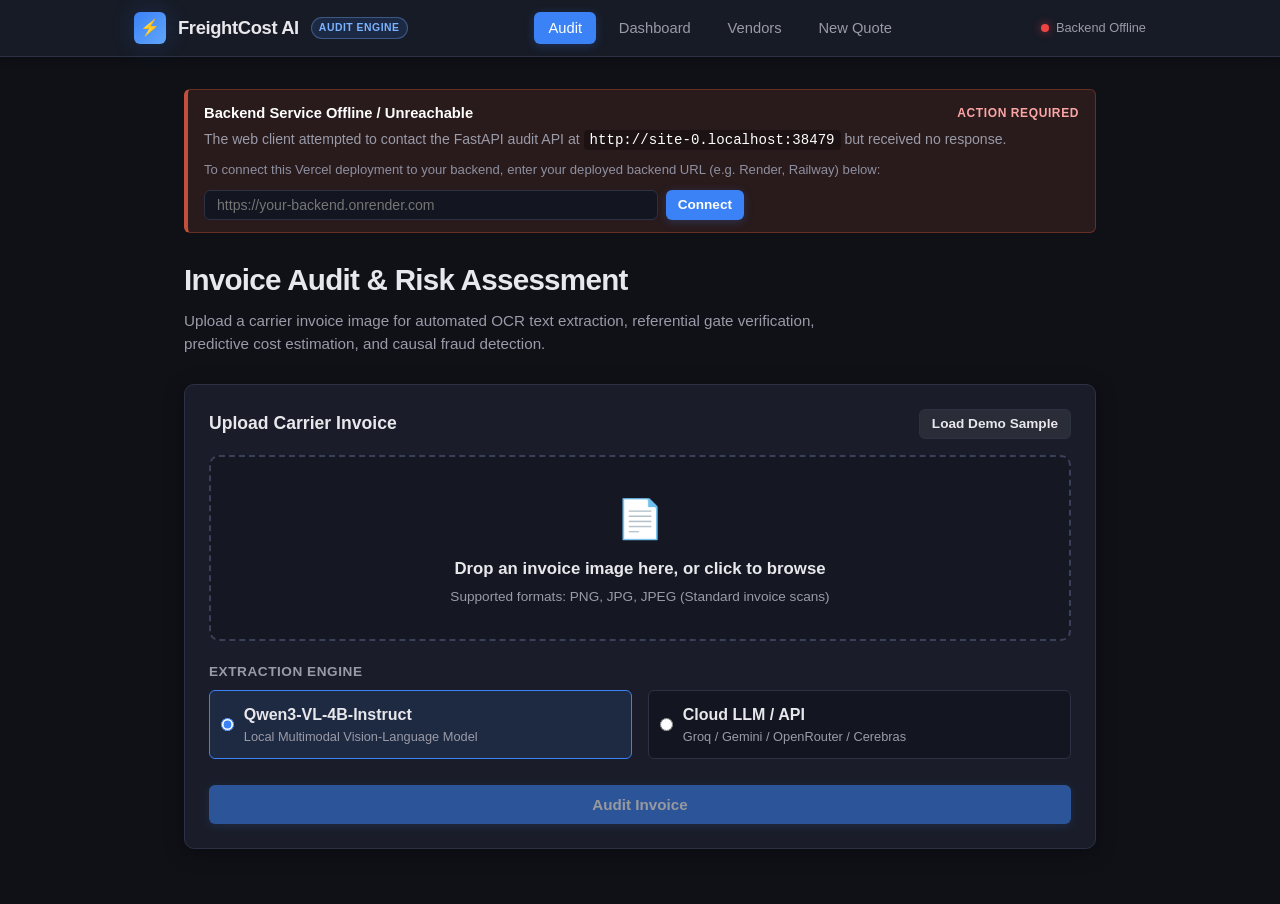
==== frontend/index.html @ 2bfb5f9c "new local llm architecture" ====
<!DOCTYPE html>

<html lang="en">

<head>

  <meta charset="UTF-8">

  <meta name="viewport" content="width=device-width, initial-scale=1.0">

  <title>FreightCost AI — Automated Invoice Audit & Risk Scoring</title>

  <meta name="description" content="Production-ready freight invoice audit engine powered by Tesseract OCR, XGBoost predictive cost models, 4-tier confidence gating, and causal vendor risk intelligence.">

  <meta name="robots" content="index, follow">

  <meta name="theme-color" content="#0f1117">

  <link rel="canonical" href="https://freightcost-ai.vercel.app/">



  <!-- Open Graph / Social Media Cards -->

  <meta property="og:type" content="website">

  <meta property="og:url" content="https://freightcost-ai.vercel.app/">

  <meta property="og:title" content="FreightCost AI — Automated Invoice Audit & Risk Scoring">

  <meta property="og:description" content="Production-ready freight invoice audit engine powered by Tesseract OCR, XGBoost predictive cost models, 4-tier confidence gating, and causal vendor risk intelligence.">

  <meta property="og:image" content="https://freightcost-ai.vercel.app/og-preview.png">

  <meta property="og:site_name" content="FreightCost AI">



  <!-- Twitter Cards -->

  <meta name="twitter:card" content="summary_large_image">

  <meta name="twitter:title" content="FreightCost AI — Automated Invoice Audit & Risk Scoring">

  <meta name="twitter:description" content="Production-ready freight invoice audit engine powered by Tesseract OCR, XGBoost predictive cost models, 4-tier confidence gating, and causal vendor risk intelligence.">

  <meta name="twitter:image" content="https://freightcost-ai.vercel.app/og-preview.png">



  <!-- JSON-LD Structured Data -->

  <script type="application/ld+json">

  {

    "@context": "https://schema.org",

    "@type": "WebApplication",

    "name": "FreightCost AI",

    "url": "https://freightcost-ai.vercel.app/",

    "description": "Production-ready freight invoice audit engine powered by Tesseract OCR, XGBoost predictive cost models, 4-tier confidence gating, and causal vendor risk intelligence.",

    "applicationCategory": "BusinessApplication",

    "operatingSystem": "All",

    "offers": {

      "@type": "Offer",

      "price": "0"

    }

  }

  </script>



  <link rel="stylesheet" href="css/styles.css">

</head>

<body>



  <!-- Navigation Bar -->

  <nav class="navbar">

    <div class="nav-container">

      <a href="#audit" class="nav-brand">

        <div class="brand-icon">⚡</div>

        <div>

          <div class="brand-title">FreightCost AI</div>

        </div>

        <span class="brand-badge">Audit Engine</span>

      </a>



      <ul class="nav-links">

        <li><a href="#audit" class="nav-link active" id="nav-link-audit">Audit</a></li>

        <li><a href="#dashboard" class="nav-link" id="nav-link-dashboard">Dashboard</a></li>

        <li><a href="#vendors" class="nav-link" id="nav-link-vendors">Vendors</a></li>

        <li><a href="#quote" class="nav-link" id="nav-link-quote">New Quote</a></li>

      </ul>



      <div class="nav-status" id="health-status-container" style="cursor: pointer;" title="Click to view backend connection settings">

        <span class="status-dot online" id="health-dot"></span>

        <span id="health-label">Engine Online</span>

      </div>

    </div>

  </nav>



  <!-- Main Content Container -->

  <main class="main-content">



    <!-- Backend Connection / Offline Guidance Banner -->

    <div id="backend-offline-banner" class="alert-banner alert-danger hidden" style="margin-bottom: calc(var(--space-unit) * 3); border-left: 4px solid var(--color-flagged);">

      <div style="flex: 1;">

        <div style="display: flex; align-items: center; justify-content: space-between; margin-bottom: 4px;">

          <strong style="color: #fff;">Backend Service Offline / Unreachable</strong>

          <span style="font-size: 0.75rem; text-transform: uppercase; color: var(--color-flagged-text); font-weight: 700; letter-spacing: 0.05em;">Action Required</span>

        </div>

        <p style="font-size: 0.88rem; color: var(--color-text-dim); margin-bottom: 8px;">

          The web client attempted to contact the FastAPI audit API at <code id="current-api-base" style="font-family: var(--font-mono); color: #fff; background: rgba(0,0,0,0.3); padding: 2px 6px; border-radius: 4px;"></code> but received no response.

        </p>

        <p style="font-size: 0.82rem; color: var(--color-text-muted); margin-bottom: 10px;">

          To connect this Vercel deployment to your backend, enter your deployed backend URL (e.g. Render, Railway) below:

        </p>

        <div style="display: flex; gap: 8px; max-width: 540px;">

          <input type="url" id="backend-url-input" class="form-input" placeholder="https://your-backend.onrender.com" style="padding: 6px 12px; font-size: 0.88rem;">

          <button type="button" id="save-backend-url-btn" class="btn btn-primary btn-sm" style="white-space: nowrap;">Connect</button>

        </div>

      </div>

    </div>



    <!-- ====================================================================

         PAGE 1: AUDIT (#audit-page)

         ==================================================================== -->

    <section id="audit-page" class="page-section">

      <header class="page-header">

        <h1>Invoice Audit & Risk Assessment</h1>

        <p>Upload a carrier invoice image for automated OCR text extraction, referential gate verification, predictive cost estimation, and causal fraud detection.</p>

      </header>



      <div id="audit-error-banner" class="alert-banner alert-danger hidden"></div>



      <!-- Upload & Configuration Card -->

      <div class="card">

        <div class="card-title">

          <span>Upload Carrier Invoice</span>

          <button type="button" class="btn btn-secondary btn-sm" id="load-demo-btn" title="Use benchmark sample image">

            Load Demo Sample

          </button>

        </div>



        <!-- Drag & Drop Zone -->

        <div class="dropzone" id="dropzone">

          <input type="file" id="file-input" accept="image/png, image/jpeg, image/jpg" style="display: none;">

          <div class="dropzone-icon">📄</div>

          <div class="dropzone-text">Drop an invoice image here, or click to browse</div>

          <div class="dropzone-subtext">Supported formats: PNG, JPG, JPEG (Standard invoice scans)</div>

        </div>



        <!-- Selected File Preview -->

        <div id="file-preview" class="file-preview hidden">

          <div class="file-preview-info">

            <span style="font-size: 1.3rem;">🖼️</span>

            <div>

              <span id="file-name" style="font-weight: 600;">invoice.png</span>

              <span id="file-size" style="color: var(--color-text-dim); margin-left: 6px;">(0 KB)</span>

            </div>

          </div>

          <button type="button" class="file-remove-btn" id="file-remove-btn" title="Remove file">&times;</button>

        </div>



        <!-- Extractor Mode Configuration -->

        <div class="form-group" style="margin-top: calc(var(--space-unit) * 2.5);">

          <label class="form-label">Extraction Engine</label>

          <div class="radio-group">
            <label class="radio-card active">
              <input type="radio" name="extractor" value="qwen3-vl" checked>
              <div>
                <div style="font-weight: 600;">Qwen3-VL-4B-Instruct</div>
                <div style="font-size: 0.8rem; color: var(--color-text-dim);">Local Multimodal Vision-Language Model</div>
              </div>
            </label>
            <label class="radio-card">
              <input type="radio" name="extractor" value="llm">
              <div>
                <div style="font-weight: 600;">Cloud LLM / API</div>
                <div style="font-size: 0.8rem; color: var(--color-text-dim);">Groq / Gemini / OpenRouter / Cerebras</div>
              </div>
            </label>
          </div>

        </div>



        <!-- LLM Provider Select (Conditional) -->

        <div id="llm-provider-container" class="form-group hidden">

          <label class="form-label" for="llm-provider">LLM Provider</label>

          <select id="llm-provider" class="form-select">

            <option value="groq" selected>Groq Cloud (Fast LPU)</option>

            <option value="gemini">Google Gemini</option>

            <option value="openrouter">OpenRouter</option>

            <option value="cerebras">Cerebras</option>

          </select>

        </div>



        <button type="button" id="audit-btn" class="btn btn-primary" style="width: 100%; margin-top: calc(var(--space-unit) * 1);" disabled>

          <span id="audit-spinner" class="spinner hidden"></span>

          <span id="audit-btn-text">Audit Invoice</span>

        </button>

      </div>



      <!-- Audit Results Panel (Hidden initially) -->

      <div id="audit-results-card" class="card hidden">

        <div class="card-title">

          <span>Audit Verdict & Scoring</span>

          <span id="verdict-badge" class="badge badge-neutral">No invoice audited yet</span>

        </div>



        <!-- Gate Status / Rejection Box -->

        <div id="gate-status-box" class="alert-banner alert-danger hidden"></div>



        <!-- 4 Metric Cards (When Gate Passed) -->

        <div id="audit-stats-container">

          <div class="stats-grid-4">

            <div class="stat-card">

              <div class="stat-label">Billed Amount</div>

              <div class="stat-value" id="stat-billed-amount">—</div>

            </div>

            <div class="stat-card">

              <div class="stat-label">Predicted Fair Cost</div>

              <div class="stat-value primary" id="stat-predicted-cost">—</div>

            </div>

            <div class="stat-card">

              <div class="stat-label">Cost Mismatch</div>

              <div class="stat-value" id="stat-cost-mismatch">—</div>

            </div>

            <div class="stat-card">

              <div class="stat-label">Risk Probability</div>

              <div class="stat-value" id="stat-risk-proba">—</div>

              <div class="meter-container">

                <div class="meter-track">

                  <div class="meter-fill" id="risk-meter-fill" style="width: 0%;"></div>

                </div>

              </div>

            </div>

          </div>

        </div>



        <!-- Narrative Explanation -->

        <div id="audit-explanation-box" class="explanation-box neutral">

          Upload an invoice image above to begin automated OCR extraction, referential validation, and risk scoring.

        </div>



        <!-- Extracted Fields Table -->

        <div style="margin-top: calc(var(--space-unit) * 3.5);">

          <div style="font-weight: 600; font-size: 0.95rem; margin-bottom: calc(var(--space-unit) * 1.5);">

            OCR Extracted Field Metadata

          </div>

          <div class="table-responsive">

            <table class="data-table">

              <thead>

                <tr>

                  <th style="width: 40%;">Field Name</th>

                  <th>Extracted Value</th>

                </tr>

              </thead>

              <tbody id="extracted-fields-tbody"></tbody>

            </table>

          </div>

        </div>

      </div>

    </section>



    <!-- ====================================================================

         PAGE 2: DASHBOARD (#dashboard-page)

         ==================================================================== -->

    <section id="dashboard-page" class="page-section hidden">

      <header class="page-header">

        <h1>Operational Audit Dashboard</h1>

        <p>Continuous monitoring of automated invoice throughput, gate pass ratios, and anomaly rejection telemetry.</p>

      </header>



      <div id="dash-error-banner" class="alert-banner alert-danger hidden"></div>



      <!-- Control Bar -->

      <div class="card" style="padding: calc(var(--space-unit) * 2);">

        <div style="display: flex; align-items: center; justify-content: space-between; gap: calc(var(--space-unit) * 2);">

          <div style="display: flex; align-items: center; gap: calc(var(--space-unit) * 1.5);">

            <label for="dash-n-input" style="font-size: 0.9rem; font-weight: 600; color: var(--color-text-dim);">

              Sample Window (Last N):

            </label>

            <input type="number" id="dash-n-input" class="form-input" value="300" min="10" max="5000" style="width: 110px; padding: 6px 10px;">

          </div>

          <button type="button" id="dash-refresh-btn" class="btn btn-primary btn-sm">

            Refresh

          </button>

        </div>

      </div>



      <!-- 4 Stat Cards -->

      <div class="stats-grid-4">

        <div class="stat-card">

          <div class="stat-label">Total Processed</div>

          <div class="stat-value" id="dash-stat-total">0</div>

        </div>

        <div class="stat-card">

          <div class="stat-label">Auto-Processing Rate</div>

          <div class="stat-value approved" id="dash-stat-rate">0.0%</div>

        </div>

        <div class="stat-card">

          <div class="stat-label">Gate Rejected</div>

          <div class="stat-value pending" id="dash-stat-rejected">0</div>

        </div>

        <div class="stat-card">

          <div class="stat-label">Flagged Anomalies</div>

          <div class="stat-value flagged" id="dash-stat-flagged">0</div>

        </div>

      </div>



      <!-- Rejection Breakdown Card -->

      <div class="card">

        <div class="card-title">Confidence Gate Rejection Breakdown</div>

        <div id="rejection-breakdown-container">

          <div style="text-align: center; color: var(--color-text-dim); padding: 20px;">

            Loading telemetry...

          </div>

        </div>



        <p class="disclaimer-note">

          * Figures reflect aggregate telemetry from the most recent processed invoices recorded in the audit logs.

        </p>

      </div>

    </section>



    <!-- ====================================================================

         PAGE 3: VENDORS (#vendors-page)

         ==================================================================== -->

    <section id="vendors-page" class="page-section hidden">

      <header class="page-header">

        <h1>Vendor Risk Explorer</h1>

        <p>Causal carrier risk directory computed from historical audit logs via Laplace-smoothed Bayesian priors.</p>

      </header>



      <div id="vendors-error-banner" class="alert-banner alert-danger hidden"></div>



      <div class="card">

        <div style="display: flex; justify-content: space-between; align-items: center; margin-bottom: calc(var(--space-unit) * 2); gap: calc(var(--space-unit) * 2);">

          <input type="text" id="vendor-search-input" class="form-input" placeholder="Search carrier by name or ID (e.g. VEN001, Maruti)..." style="max-width: 420px;">

          <span id="vendor-count-label" style="font-size: 0.85rem; color: var(--color-text-dim);">Showing 0 vendors</span>

        </div>



        <div class="table-responsive">

          <table class="data-table">

            <thead>

              <tr>

                <th data-sort="vendor_name" data-title="Carrier Name">Carrier Name</th>

                <th data-sort="vendor_id" data-title="Vendor ID">Vendor ID</th>

                <th data-sort="total_invoices" data-title="Total Audits" style="text-align: right;">Total Audits</th>

                <th data-sort="flagged_invoices" data-title="Flagged" style="text-align: right;">Flagged</th>

                <th data-sort="risk_score" data-title="Risk Score" style="text-align: right;">Risk Score ▼</th>

              </tr>

            </thead>

            <tbody id="vendors-tbody">

              <tr>

                <td colspan="5" style="text-align: center; color: var(--color-text-dim); padding: 30px;">

                  Loading carriers...

                </td>

              </tr>

            </tbody>

          </table>

        </div>



        <p class="disclaimer-note">

          * Risk score reflects causal Laplace smoothing: <code>(flagged + 2 &times; 0.06) / (total + 2)</code>. Vendors with 0 audits default to the empirical prior (6.0%).

        </p>

      </div>

    </section>



    <!-- ====================================================================

         PAGE 4: NEW QUOTE (#quote-page)

         ==================================================================== -->

    <section id="quote-page" class="page-section hidden">

      <header class="page-header">

        <h1>Pre-Shipment Freight Estimator</h1>

        <p>Calculate fair market baseline freight costs (Model 1) prior to shipment booking based on corridor, payload, and operational conditions.</p>

      </header>



      <div id="quote-error-banner" class="alert-banner alert-danger hidden"></div>



      <div class="card">

        <form id="quote-form">

          <div class="form-row-2">

            <div class="form-group">

              <label class="form-label" for="quote-origin">Origin Hub</label>

              <select id="quote-origin" class="form-select" required></select>

            </div>

            <div class="form-group">

              <label class="form-label" for="quote-dest">Destination Hub</label>

              <select id="quote-dest" class="form-select" required></select>

            </div>

          </div>



          <div class="form-row-2">

            <div class="form-group">

              <label class="form-label" for="quote-truck-type">Truck Type</label>

              <select id="quote-truck-type" class="form-select" required>

                <option value="6-wheeler">6-wheeler (Light / City Haul)</option>

                <option value="10-wheeler" selected>10-wheeler (Medium Corridor)</option>

                <option value="12-wheeler">12-wheeler (Heavy Long-Haul)</option>

              </select>

            </div>

            <div class="form-group">

              <label class="form-label" for="quote-category">Product Category</label>

              <select id="quote-category" class="form-select" required>

                <option value="Steel Coils">Steel Coils</option>

                <option value="Automotive Spare Parts" selected>Automotive Spare Parts</option>

                <option value="Industrial Chemicals">Industrial Chemicals</option>

                <option value="Bulk Textiles">Bulk Textiles</option>

                <option value="Electronics Components">Electronics Components</option>

              </select>

            </div>

          </div>



          <div class="form-row-3">

            <div class="form-group">

              <label class="form-label" for="quote-weight">Billable Weight (kg)</label>

              <input type="number" id="quote-weight" class="form-input" value="12000" min="100" max="60000" step="100" required>

            </div>

            <div class="form-group">

              <label class="form-label" for="quote-distance">Distance (km)</label>

              <input type="number" id="quote-distance" class="form-input" value="850" min="10" max="4000" step="10" required>

            </div>

            <div class="form-group">

              <label class="form-label" for="quote-fuel-price">Expected Fuel Price (₹/L)</label>

              <input type="number" id="quote-fuel-price" class="form-input" value="94.5" min="50" max="150" step="0.1" required>

            </div>

          </div>



          <div class="form-row-3">

            <div class="form-group">

              <label class="form-label" for="quote-ideal-days">Ideal Transit Days</label>

              <input type="number" id="quote-ideal-days" class="form-input" value="2.5" min="0.5" max="30" step="0.1" required>

            </div>

            <div class="form-group">

              <label class="form-label" for="quote-quoted-days">Quoted Transit Days</label>

              <input type="number" id="quote-quoted-days" class="form-input" value="3.5" min="0.5" max="30" step="0.1" required>

            </div>

            <div class="form-group">

              <label class="form-label" for="quote-weather">Weather Friction Score (0-1)</label>

              <input type="number" id="quote-weather" class="form-input" value="0.3" min="0" max="1" step="0.05" required>

            </div>

          </div>



          <button type="submit" id="quote-submit-btn" class="btn btn-primary" style="width: 100%; margin-top: calc(var(--space-unit) * 1);">

            <span id="quote-spinner" class="spinner hidden"></span>

            <span id="quote-btn-text">Calculate Freight Estimate</span>

          </button>

        </form>

      </div>



      <!-- Quote Output Card -->

      <div id="quote-result-card" class="card hidden">

        <div style="text-align: center; padding: calc(var(--space-unit) * 2) 0;">

          <div style="font-size: 0.9rem; font-weight: 600; text-transform: uppercase; color: var(--color-text-dim); letter-spacing: 0.05em; margin-bottom: 8px;">

            Predicted Fair Market Cost

          </div>

          <div id="quote-cost-display" style="font-size: 2.8rem; font-weight: 800; color: #60a5fa; letter-spacing: -0.03em;">

            ₹0.00

          </div>
            <div id="quote-interval-display" style="font-size: 1.05rem; font-weight: 600; color: #93c5fd; margin-top: 6px;"></div>
            <div id="quote-drivers-card" class="hidden" style="margin-top: 20px; text-align: left; background: rgba(30, 41, 59, 0.7); border: 1px solid var(--color-border); border-radius: 8px; padding: 14px 18px;">
              <div style="font-size: 0.8rem; font-weight: 700; text-transform: uppercase; color: var(--color-text-dim); letter-spacing: 0.05em; margin-bottom: 8px;">
                Top Cost Drivers (TreeSHAP Attribution)
              </div>
              <div id="quote-drivers-list" style="display: flex; flex-direction: column; gap: 6px;"></div>
            </div>

          <p style="color: var(--color-text-dim); font-size: 0.88rem; margin-top: 10px;">

            Calculated via Model 1 (XGBoost Regressor) trained on historical corridor fuel, weight, and vehicle attributes.

          </p>

        </div>

      </div>

    </section>



  </main>



  <!-- JavaScript Modules -->

  <script src="js/api.js"></script>

  <script src="js/router.js"></script>

  <script src="js/audit.js"></script>

  <script src="js/dashboard.js"></script>

  <script src="js/vendors.js"></script>

  <script src="js/quote.js"></script>

</body>

</html>
---- frontend/css/styles.css ----
/* ==========================================================================
   FreightCost AI - Modern Dark Design System
   Tokens, Typography, Glassmorphism, Micro-interactions
   ========================================================================== */

:root {
  --color-bg: #0f1117;
  --color-surface: #1a1d29;
  --color-surface-hover: #222638;
  --color-surface-elevated: #262a3d;
  --color-border: #2c3144;
  --color-border-light: #3a4059;
  --color-border-glow: rgba(59, 130, 246, 0.35);

  --color-primary: #3b82f6;
  --color-primary-text: #7cb3ff;
  --color-primary-hover: #2563eb;
  --color-primary-glow: rgba(59, 130, 246, 0.25);
  --color-primary-light: rgba(59, 130, 246, 0.12);

  --color-approved: #2f8f4e;
  --color-approved-bg: rgba(47, 143, 78, 0.14);
  --color-approved-border: rgba(47, 143, 78, 0.35);

  --color-flagged: #c0503b;
  --color-flagged-text: #fca5a5;
  --color-flagged-bg: rgba(192, 80, 59, 0.14);
  --color-flagged-border: rgba(192, 80, 59, 0.35);

  --color-pending: #e0a83e;
  --color-pending-bg: rgba(224, 168, 62, 0.14);
  --color-pending-border: rgba(224, 168, 62, 0.35);

  --color-neutral: #d1d2dc;
  --color-neutral-bg: rgba(154, 155, 168, 0.14);
  --color-neutral-border: rgba(154, 155, 168, 0.35);

  --color-text: #e8e8ec;
  --color-text-dim: #9a9ba8;
  --color-text-muted: #8e90a0;

  --font: -apple-system, BlinkMacSystemFont, "Segoe UI", Roboto, "Helvetica Neue", Arial, sans-serif;
  --font-mono: ui-monospace, SFMono-Regular, Menlo, Monaco, Consolas, monospace;

  --radius-sm: 6px;
  --radius: 10px;
  --radius-lg: 14px;
  --radius-full: 9999px;

  --space-unit: 8px;
  --transition-fast: 0.15s ease;
  --transition: 0.25s ease;
  --shadow-card: 0 4px 20px rgba(0, 0, 0, 0.35);
  --shadow-glow: 0 0 25px rgba(59, 130, 246, 0.2);
}

/* Reset & Base */
*, *::before, *::after {
  box-sizing: border-box;
  margin: 0;
  padding: 0;
}

body {
  font-family: var(--font);
  background-color: var(--color-bg);
  color: var(--color-text);
  line-height: 1.55;
  min-height: 100vh;
  display: flex;
  flex-direction: column;
  -webkit-font-smoothing: antialiased;
  -moz-osx-font-smoothing: grayscale;
}

/* Navigation Bar */
.navbar {
  position: sticky;
  top: 0;
  z-index: 100;
  background: rgba(26, 29, 41, 0.88);
  backdrop-filter: blur(14px);
  -webkit-backdrop-filter: blur(14px);
  border-bottom: 1px solid var(--color-border);
  box-shadow: 0 2px 10px rgba(0, 0, 0, 0.3);
}

.nav-container {
  max-width: 1060px;
  margin: 0 auto;
  padding: calc(var(--space-unit) * 1.5) calc(var(--space-unit) * 3);
  display: flex;
  align-items: center;
  justify-content: space-between;
}

.nav-brand {
  display: flex;
  align-items: center;
  gap: calc(var(--space-unit) * 1.5);
  text-decoration: none;
  color: var(--color-text);
}

.brand-icon {
  width: 32px;
  height: 32px;
  background: linear-gradient(135deg, var(--color-primary), #60a5fa);
  border-radius: var(--radius-sm);
  display: flex;
  align-items: center;
  justify-content: center;
  color: #fff;
  font-weight: 700;
  font-size: 16px;
  box-shadow: var(--shadow-glow);
}

.brand-title {
  font-size: 1.15rem;
  font-weight: 700;
  letter-spacing: -0.02em;
}

.brand-badge {
  font-size: 0.65rem;
  font-weight: 700;
  text-transform: uppercase;
  background: rgba(44, 90, 160, 0.25);
  color: var(--color-primary-text);
  padding: 2px 7px;
  border-radius: var(--radius-full);
  letter-spacing: 0.05em;
  border: 1px solid rgba(124, 179, 255, 0.35);
}

.nav-links {
  display: flex;
  align-items: center;
  gap: calc(var(--space-unit) * 1);
  list-style: none;
}

.nav-link {
  color: var(--color-text-dim);
  text-decoration: none;
  padding: calc(var(--space-unit) * 1) calc(var(--space-unit) * 1.8);
  border-radius: var(--radius-sm);
  font-size: 0.92rem;
  font-weight: 500;
  transition: all var(--transition-fast);
}

.nav-link:hover {
  color: var(--color-text);
  background: rgba(255, 255, 255, 0.05);
}

.nav-link.active {
  color: #fff;
  background: var(--color-primary);
  box-shadow: 0 2px 10px var(--color-primary-glow);
}

.nav-status {
  display: flex;
  align-items: center;
  gap: 7px;
  font-size: 0.8rem;
  color: var(--color-text-dim);
  padding-left: calc(var(--space-unit) * 1);
}

.status-dot {
  width: 8px;
  height: 8px;
  border-radius: 50%;
  background: #64748b;
  transition: background var(--transition);
}

.status-dot.online {
  background: #22c55e;
  box-shadow: 0 0 8px rgba(34, 197, 94, 0.6);
}

.status-dot.offline {
  background: #ef4444;
  box-shadow: 0 0 8px rgba(239, 68, 68, 0.6);
}

/* Main Page Container */
.main-content {
  flex: 1;
  max-width: 960px;
  width: 100%;
  margin: 0 auto;
  padding: calc(var(--space-unit) * 4) calc(var(--space-unit) * 3);
}

.page-section {
  display: block;
  animation: fadeIn 0.25s ease;
}

.page-section.hidden {
  display: none;
}

/* Generic Utility to guarantee hidden elements are not shown on load */
.hidden {
  display: none !important;
}

@keyframes fadeIn {
  from { opacity: 0; transform: translateY(6px); }
  to { opacity: 1; transform: translateY(0); }
}

/* Page Header */
.page-header {
  margin-bottom: calc(var(--space-unit) * 3.5);
}

.page-header h1 {
  font-size: 1.85rem;
  font-weight: 700;
  letter-spacing: -0.025em;
  margin-bottom: calc(var(--space-unit) * 0.75);
}

.page-header p {
  color: var(--color-text-dim);
  font-size: 0.95rem;
  max-width: 650px;
}

/* Card Component */
.card {
  background: var(--color-surface);
  border: 1px solid var(--color-border);
  border-radius: var(--radius);
  padding: calc(var(--space-unit) * 3);
  box-shadow: var(--shadow-card);
  margin-bottom: calc(var(--space-unit) * 3);
  transition: border-color var(--transition-fast);
}

.card:hover {
  border-color: var(--color-border-light);
}

.card-title {
  font-size: 1.1rem;
  font-weight: 600;
  margin-bottom: calc(var(--space-unit) * 2);
  display: flex;
  align-items: center;
  justify-content: space-between;
}

/* Form Controls */
.form-group {
  margin-bottom: calc(var(--space-unit) * 2.2);
}

.form-label {
  display: block;
  font-size: 0.85rem;
  font-weight: 600;
  color: var(--color-text-dim);
  margin-bottom: calc(var(--space-unit) * 0.8);
  text-transform: uppercase;
  letter-spacing: 0.04em;
}

.form-input, .form-select {
  width: 100%;
  background: #131620;
  border: 1px solid var(--color-border);
  color: var(--color-text);
  font-family: inherit;
  font-size: 0.95rem;
  padding: calc(var(--space-unit) * 1.3) calc(var(--space-unit) * 1.8);
  border-radius: var(--radius-sm);
  outline: none;
  transition: border-color var(--transition-fast), box-shadow var(--transition-fast);
}

.form-input:focus, .form-select:focus {
  border-color: var(--color-primary);
  box-shadow: 0 0 0 3px var(--color-primary-light);
}

.form-row-2 {
  display: grid;
  grid-template-columns: 1fr 1fr;
  gap: calc(var(--space-unit) * 2);
}

.form-row-3 {
  display: grid;
  grid-template-columns: 1fr 1fr 1fr;
  gap: calc(var(--space-unit) * 2);
}

/* Buttons */
.btn {
  display: inline-flex;
  align-items: center;
  justify-content: center;
  gap: calc(var(--space-unit) * 1);
  padding: calc(var(--space-unit) * 1.4) calc(var(--space-unit) * 2.8);
  font-family: inherit;
  font-size: 0.95rem;
  font-weight: 600;
  border-radius: var(--radius-sm);
  border: none;
  cursor: pointer;
  transition: all var(--transition-fast);
  text-decoration: none;
}

.btn-primary {
  background: var(--color-primary);
  color: #fff;
  box-shadow: 0 2px 10px var(--color-primary-glow);
}

.btn-primary:hover:not(:disabled) {
  background: var(--color-primary-hover);
  transform: translateY(-1px);
}

.btn-primary:disabled {
  opacity: 0.55;
  cursor: not-allowed;
}

.btn-secondary {
  background: rgba(255, 255, 255, 0.07);
  color: var(--color-text);
  border: 1px solid var(--color-border);
}

.btn-secondary:hover:not(:disabled) {
  background: rgba(255, 255, 255, 0.12);
}

.btn-sm {
  padding: calc(var(--space-unit) * 0.8) calc(var(--space-unit) * 1.5);
  font-size: 0.85rem;
}

/* Drag & Drop Upload Zone */
.dropzone {
  border: 2px dashed var(--color-border-light);
  border-radius: var(--radius);
  background: rgba(19, 22, 32, 0.6);
  padding: calc(var(--space-unit) * 4);
  text-align: center;
  cursor: pointer;
  transition: all var(--transition);
  position: relative;
}

.dropzone:hover, .dropzone.dragover {
  border-color: var(--color-primary);
  background: rgba(59, 130, 246, 0.05);
  box-shadow: 0 0 20px var(--color-primary-light);
}

.dropzone-icon {
  font-size: 2.4rem;
  margin-bottom: calc(var(--space-unit) * 1);
  color: var(--color-primary-text);
}

.dropzone-text {
  font-weight: 600;
  font-size: 1.05rem;
  margin-bottom: 4px;
}

.dropzone-subtext {
  font-size: 0.85rem;
  color: var(--color-text-dim);
}

.file-preview {
  display: flex;
  align-items: center;
  justify-content: space-between;
  background: #131620;
  border: 1px solid var(--color-border);
  border-radius: var(--radius-sm);
  padding: calc(var(--space-unit) * 1.5);
  margin-top: calc(var(--space-unit) * 2);
}

.file-preview-info {
  display: flex;
  align-items: center;
  gap: calc(var(--space-unit) * 1.5);
  font-size: 0.9rem;
}

.file-remove-btn {
  background: none;
  border: none;
  color: var(--color-text-dim);
  cursor: pointer;
  font-size: 1.1rem;
  line-height: 1;
  padding: 4px;
}

.file-remove-btn:hover {
  color: var(--color-flagged);
}

/* Radio Group & Options */
.radio-group {
  display: flex;
  gap: calc(var(--space-unit) * 2);
  margin-top: calc(var(--space-unit) * 1);
}

.radio-card {
  flex: 1;
  display: flex;
  align-items: center;
  gap: calc(var(--space-unit) * 1.2);
  padding: calc(var(--space-unit) * 1.4);
  background: #131620;
  border: 1px solid var(--color-border);
  border-radius: var(--radius-sm);
  cursor: pointer;
  transition: all var(--transition-fast);
}

.radio-card:hover {
  border-color: var(--color-border-light);
}

.radio-card input[type="radio"] {
  accent-color: var(--color-primary);
}

.radio-card.active {
  border-color: var(--color-primary);
  background: var(--color-primary-light);
}

/* Verdict Badges */
.badge {
  display: inline-flex;
  align-items: center;
  gap: 6px;
  font-size: 0.85rem;
  font-weight: 700;
  padding: 6px 14px;
  border-radius: var(--radius-full);
  text-transform: uppercase;
  letter-spacing: 0.05em;
}

.badge-approved {
  background: var(--color-approved-bg);
  color: #4ade80;
  border: 1px solid var(--color-approved-border);
}

/* High-contrast solid badge with white text: passes WCAG AA (5.1:1 ratio) */
.badge-flagged {
  background: #b93826;
  color: #ffffff;
  border: 1px solid #d95540;
  box-shadow: 0 0 10px rgba(185, 56, 38, 0.35);
}

.badge-pending {
  background: var(--color-pending-bg);
  color: #fbbf24;
  border: 1px solid var(--color-pending-border);
}

/* Neutral badge for pre-audit default state */
.badge-neutral {
  background: var(--color-neutral-bg);
  color: var(--color-neutral);
  border: 1px solid var(--color-neutral-border);
}

/* Stat Grid & Metric Cards */
.stats-grid-4 {
  display: grid;
  grid-template-columns: repeat(4, 1fr);
  gap: calc(var(--space-unit) * 2);
  margin-bottom: calc(var(--space-unit) * 3);
}

.stat-card {
  background: var(--color-surface);
  border: 1px solid var(--color-border);
  border-radius: var(--radius);
  padding: calc(var(--space-unit) * 2.5);
  box-shadow: var(--shadow-card);
}

.stat-label {
  font-size: 0.8rem;
  font-weight: 600;
  color: var(--color-text-dim);
  text-transform: uppercase;
  letter-spacing: 0.04em;
  margin-bottom: 6px;
}

.stat-value {
  font-size: 1.65rem;
  font-weight: 700;
  letter-spacing: -0.02em;
}

.stat-value.approved { color: #4ade80; }
.stat-value.flagged { color: var(--color-flagged-text); }
.stat-value.pending { color: #fbbf24; }
.stat-value.primary { color: var(--color-primary-text); }

/* Progress / Meter Bar */
.meter-container {
  margin-top: calc(var(--space-unit) * 1);
}

.meter-track {
  width: 100%;
  height: 8px;
  background: #131620;
  border-radius: var(--radius-full);
  overflow: hidden;
}

.meter-fill {
  height: 100%;
  border-radius: var(--radius-full);
  transition: width 0.6s cubic-bezier(0.16, 1, 0.3, 1);
}

/* Tables */
.table-responsive {
  width: 100%;
  overflow-x: auto;
}

.data-table {
  width: 100%;
  border-collapse: collapse;
  text-align: left;
  font-size: 0.92rem;
}

.data-table th {
  background: #131620;
  color: var(--color-text-dim);
  font-weight: 600;
  text-transform: uppercase;
  font-size: 0.75rem;
  letter-spacing: 0.05em;
  padding: calc(var(--space-unit) * 1.5) calc(var(--space-unit) * 2);
  border-bottom: 1px solid var(--color-border);
  cursor: pointer;
  user-select: none;
  transition: color var(--transition-fast);
}

.data-table th:hover {
  color: var(--color-text);
}

.data-table td {
  padding: calc(var(--space-unit) * 1.5) calc(var(--space-unit) * 2);
  border-bottom: 1px solid rgba(44, 49, 68, 0.6);
}

.data-table tbody tr:hover {
  background: rgba(255, 255, 255, 0.02);
}

/* Explanation Box */
.explanation-box {
  background: rgba(19, 22, 32, 0.8);
  border-left: 4px solid var(--color-primary);
  border-radius: 0 var(--radius-sm) var(--radius-sm) 0;
  padding: calc(var(--space-unit) * 2);
  margin-top: calc(var(--space-unit) * 2.5);
  font-size: 0.95rem;
  color: var(--color-text);
  line-height: 1.6;
}

.explanation-box.flagged {
  border-left-color: var(--color-flagged);
  background: rgba(192, 80, 59, 0.06);
}

.explanation-box.approved {
  border-left-color: var(--color-approved);
  background: rgba(47, 143, 78, 0.06);
}

.explanation-box.pending {
  border-left-color: var(--color-pending);
  background: rgba(224, 168, 62, 0.06);
}

.explanation-box.neutral {
  border-left-color: var(--color-neutral);
  background: rgba(154, 155, 168, 0.06);
}

/* Rejection Breakdown Bar Chart */
.bar-row {
  margin-bottom: calc(var(--space-unit) * 2);
}

.bar-header {
  display: flex;
  justify-content: space-between;
  font-size: 0.88rem;
  margin-bottom: 6px;
}

.bar-track {
  width: 100%;
  height: 10px;
  background: #131620;
  border-radius: var(--radius-full);
  overflow: hidden;
}

.bar-fill {
  height: 100%;
  background: linear-gradient(90deg, #f59e0b, #ef4444);
  border-radius: var(--radius-full);
  transition: width 0.6s ease;
}

/* Loading Spinner */
.spinner {
  width: 18px;
  height: 18px;
  border: 2px solid rgba(255, 255, 255, 0.3);
  border-top-color: #fff;
  border-radius: 50%;
  animation: spin 0.8s linear infinite;
  display: inline-block;
}

@keyframes spin {
  to { transform: rotate(360deg); }
}

/* Notification & Alert Banner */
.alert-banner {
  padding: calc(var(--space-unit) * 1.5) calc(var(--space-unit) * 2);
  border-radius: var(--radius-sm);
  margin-bottom: calc(var(--space-unit) * 2.5);
  font-size: 0.92rem;
  display: flex;
  align-items: center;
  gap: calc(var(--space-unit) * 1.5);
}

.alert-danger {
  background: rgba(192, 80, 59, 0.15);
  border: 1px solid rgba(192, 80, 59, 0.4);
  color: #fca5a5;
}

.alert-info {
  background: rgba(59, 130, 246, 0.12);
  border: 1px solid rgba(59, 130, 246, 0.35);
  color: #93c5fd;
}

/* Disclaimer Note */
.disclaimer-note {
  font-size: 0.82rem;
  color: var(--color-text-muted);
  font-style: italic;
  margin-top: calc(var(--space-unit) * 2);
  line-height: 1.5;
}

/* Responsive Breakpoints */
@media (max-width: 800px) {
  .stats-grid-4 {
    grid-template-columns: 1fr 1fr;
  }
  .form-row-2, .form-row-3 {
    grid-template-columns: 1fr;
  }
  .nav-container {
    flex-direction: column;
    gap: calc(var(--space-unit) * 1.5);
  }
}
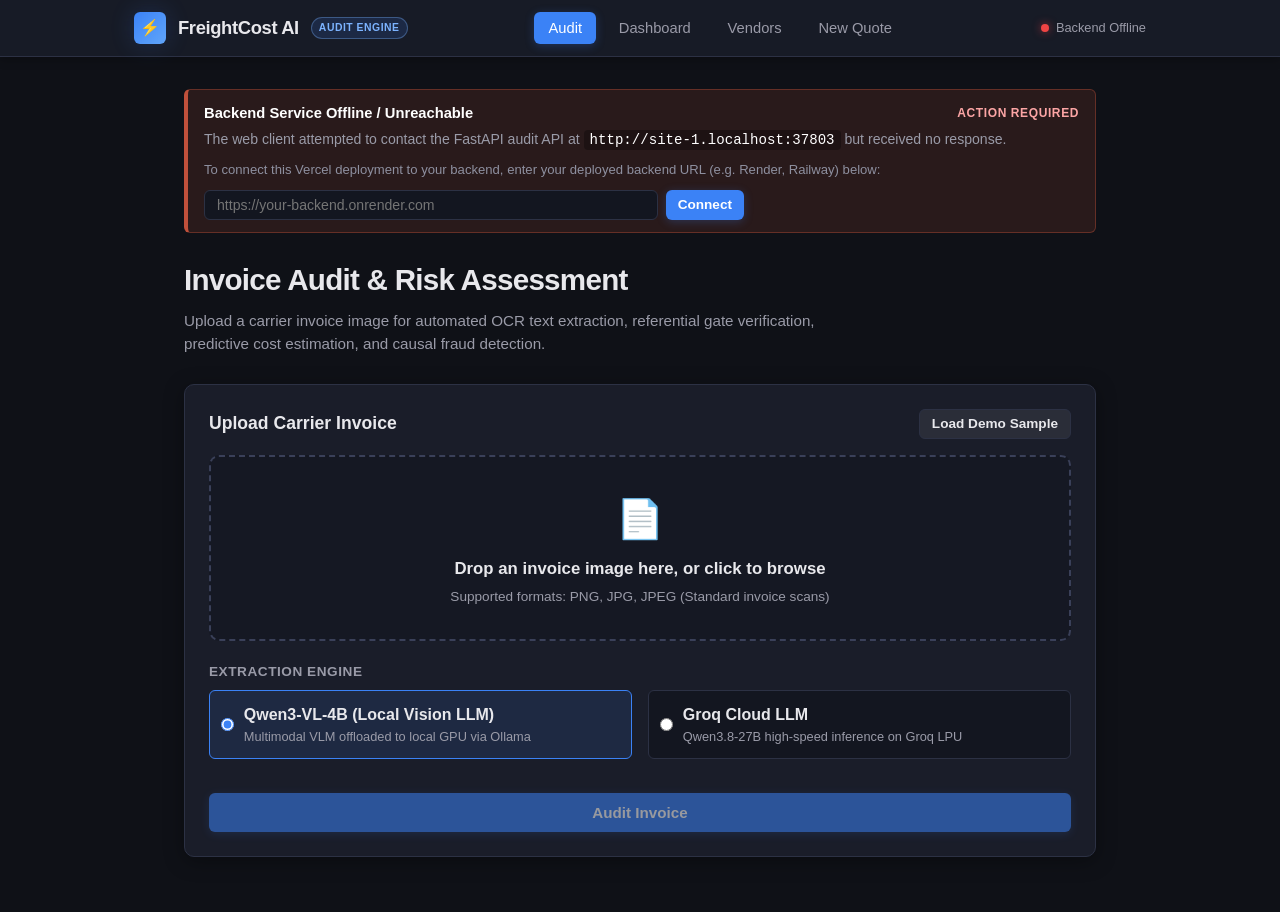
==== commit 9b699c1d: "add Qwen3-VL invoice extraction script and related backend/frontend audit modules" ====
--- a/frontend/index.html
+++ b/frontend/index.html
@@ -267,79 +267,41 @@
 
 
         <!-- Extractor Mode Configuration -->
-
         <div class="form-group" style="margin-top: calc(var(--space-unit) * 2.5);">
-
           <label class="form-label">Extraction Engine</label>
-
           <div class="radio-group">
             <label class="radio-card active">
               <input type="radio" name="extractor" value="qwen3-vl" checked>
               <div>
-                <div style="font-weight: 600;">Qwen3-VL-4B-Instruct</div>
-                <div style="font-size: 0.8rem; color: var(--color-text-dim);">Local Multimodal Vision-Language Model</div>
+                <div style="font-weight: 600;">Qwen3-VL-4B (Local Vision LLM)</div>
+                <div style="font-size: 0.8rem; color: var(--color-text-dim);">Multimodal VLM offloaded to local GPU via Ollama</div>
               </div>
             </label>
             <label class="radio-card">
-              <input type="radio" name="extractor" value="llm">
+              <input type="radio" name="extractor" value="groq">
               <div>
-                <div style="font-weight: 600;">Cloud LLM / API</div>
-                <div style="font-size: 0.8rem; color: var(--color-text-dim);">Groq / Gemini / OpenRouter / Cerebras</div>
+                <div style="font-weight: 600;">Groq Cloud LLM</div>
+                <div style="font-size: 0.8rem; color: var(--color-text-dim);">Qwen3.8-27B high-speed inference on Groq LPU</div>
               </div>
             </label>
           </div>
-
-        </div>
-
-
-
-        <!-- LLM Provider Select (Conditional) -->
-
-        <div id="llm-provider-container" class="form-group hidden">
-
-          <label class="form-label" for="llm-provider">LLM Provider</label>
-
-          <select id="llm-provider" class="form-select">
-
-            <option value="groq" selected>Groq Cloud (Fast LPU)</option>
-
-            <option value="gemini">Google Gemini</option>
-
-            <option value="openrouter">OpenRouter</option>
-
-            <option value="cerebras">Cerebras</option>
-
-          </select>
-
-        </div>
-
-
-
-        <button type="button" id="audit-btn" class="btn btn-primary" style="width: 100%; margin-top: calc(var(--space-unit) * 1);" disabled>
-
+        </div>
+
+        <button type="button" id="audit-btn" class="btn btn-primary" style="width: 100%; margin-top: calc(var(--space-unit) * 2);" disabled>
           <span id="audit-spinner" class="spinner hidden"></span>
-
           <span id="audit-btn-text">Audit Invoice</span>
-
         </button>
-
-      </div>
-
-
+      </div>
 
       <!-- Audit Results Panel (Hidden initially) -->
-
       <div id="audit-results-card" class="card hidden">
-
         <div class="card-title">
-
           <span>Audit Verdict & Scoring</span>
-
-          <span id="verdict-badge" class="badge badge-neutral">No invoice audited yet</span>
-
-        </div>
-
-
+          <div style="display: flex; gap: 8px; align-items: center;">
+            <span id="extractor-used-badge" class="badge badge-neutral" style="font-size: 0.75rem;"></span>
+            <span id="verdict-badge" class="badge badge-neutral">No invoice audited yet</span>
+          </div>
+        </div>
 
         <!-- Gate Status / Rejection Box -->
 
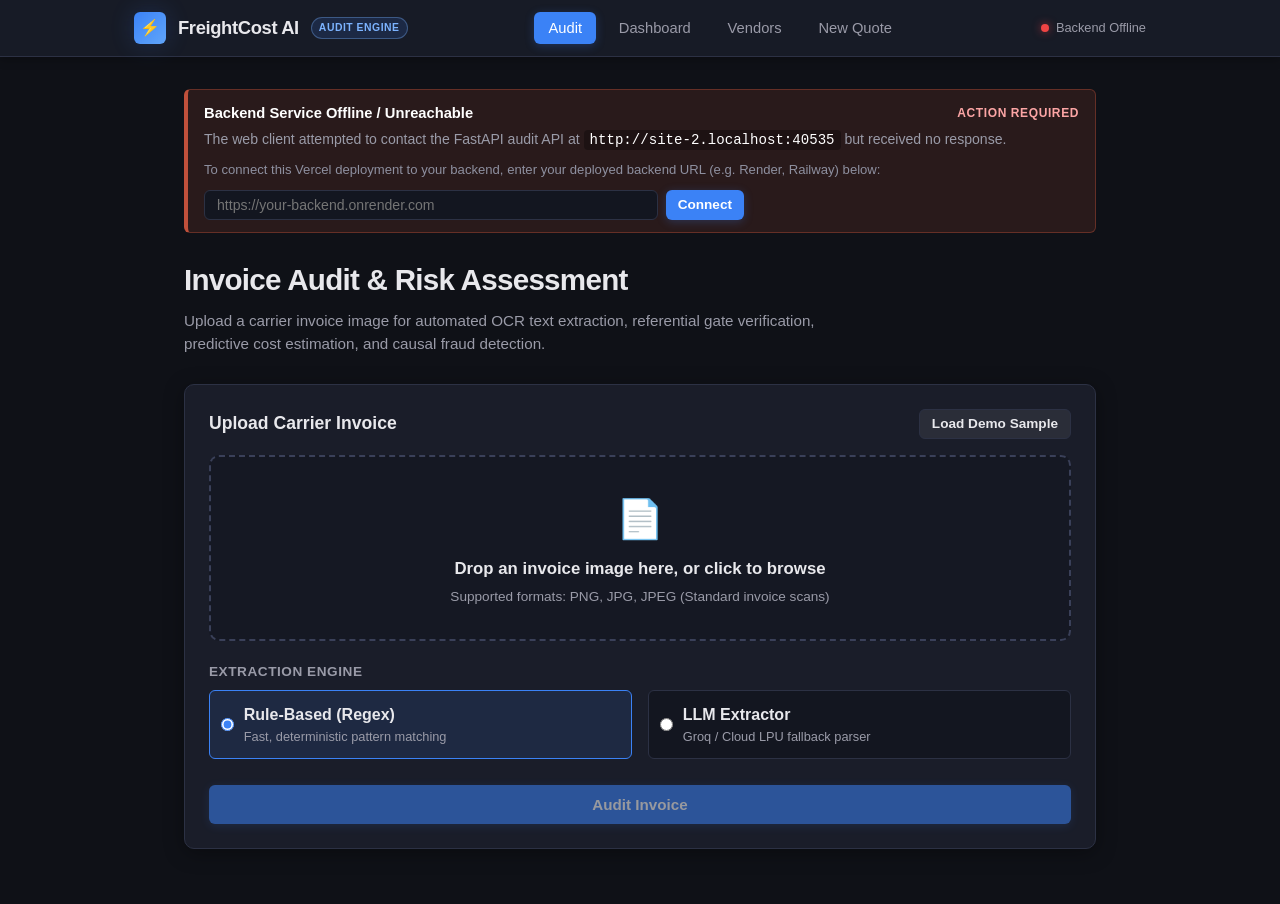
==== commit f6b72251: "initialize backend database, OCR extraction, frontend dashboard, and end-to-end invoice audit pipeli" ====
--- a/frontend/index.html
+++ b/frontend/index.html
@@ -10,7 +10,8 @@
 
   <title>FreightCost AI — Automated Invoice Audit & Risk Scoring</title>
 
-  <meta name="description" content="Production-ready freight invoice audit engine powered by Tesseract OCR, XGBoost predictive cost models, 4-tier confidence gating, and causal vendor risk intelligence.">
+  <meta name="description"
+    content="Production-ready freight invoice audit engine powered by Tesseract OCR, XGBoost predictive cost models, 4-tier confidence gating, and causal vendor risk intelligence.">
 
   <meta name="robots" content="index, follow">
 
@@ -28,7 +29,8 @@
 
   <meta property="og:title" content="FreightCost AI — Automated Invoice Audit & Risk Scoring">
 
-  <meta property="og:description" content="Production-ready freight invoice audit engine powered by Tesseract OCR, XGBoost predictive cost models, 4-tier confidence gating, and causal vendor risk intelligence.">
+  <meta property="og:description"
+    content="Production-ready freight invoice audit engine powered by Tesseract OCR, XGBoost predictive cost models, 4-tier confidence gating, and causal vendor risk intelligence.">
 
   <meta property="og:image" content="https://freightcost-ai.vercel.app/og-preview.png">
 
@@ -42,7 +44,8 @@
 
   <meta name="twitter:title" content="FreightCost AI — Automated Invoice Audit & Risk Scoring">
 
-  <meta name="twitter:description" content="Production-ready freight invoice audit engine powered by Tesseract OCR, XGBoost predictive cost models, 4-tier confidence gating, and causal vendor risk intelligence.">
+  <meta name="twitter:description"
+    content="Production-ready freight invoice audit engine powered by Tesseract OCR, XGBoost predictive cost models, 4-tier confidence gating, and causal vendor risk intelligence.">
 
   <meta name="twitter:image" content="https://freightcost-ai.vercel.app/og-preview.png">
 
@@ -126,7 +129,8 @@
 
 
 
-      <div class="nav-status" id="health-status-container" style="cursor: pointer;" title="Click to view backend connection settings">
+      <div class="nav-status" id="health-status-container" style="cursor: pointer;"
+        title="Click to view backend connection settings">
 
         <span class="status-dot online" id="health-dot"></span>
 
@@ -148,7 +152,8 @@
 
     <!-- Backend Connection / Offline Guidance Banner -->
 
-    <div id="backend-offline-banner" class="alert-banner alert-danger hidden" style="margin-bottom: calc(var(--space-unit) * 3); border-left: 4px solid var(--color-flagged);">
+    <div id="backend-offline-banner" class="alert-banner alert-danger hidden"
+      style="margin-bottom: calc(var(--space-unit) * 3); border-left: 4px solid var(--color-flagged);">
 
       <div style="flex: 1;">
 
@@ -156,27 +161,34 @@
 
           <strong style="color: #fff;">Backend Service Offline / Unreachable</strong>
 
-          <span style="font-size: 0.75rem; text-transform: uppercase; color: var(--color-flagged-text); font-weight: 700; letter-spacing: 0.05em;">Action Required</span>
+          <span
+            style="font-size: 0.75rem; text-transform: uppercase; color: var(--color-flagged-text); font-weight: 700; letter-spacing: 0.05em;">Action
+            Required</span>
 
         </div>
 
         <p style="font-size: 0.88rem; color: var(--color-text-dim); margin-bottom: 8px;">
 
-          The web client attempted to contact the FastAPI audit API at <code id="current-api-base" style="font-family: var(--font-mono); color: #fff; background: rgba(0,0,0,0.3); padding: 2px 6px; border-radius: 4px;"></code> but received no response.
+          The web client attempted to contact the FastAPI audit API at <code id="current-api-base"
+            style="font-family: var(--font-mono); color: #fff; background: rgba(0,0,0,0.3); padding: 2px 6px; border-radius: 4px;"></code>
+          but received no response.
 
         </p>
 
         <p style="font-size: 0.82rem; color: var(--color-text-muted); margin-bottom: 10px;">
 
-          To connect this Vercel deployment to your backend, enter your deployed backend URL (e.g. Render, Railway) below:
+          To connect this Vercel deployment to your backend, enter your deployed backend URL (e.g. Render, Railway)
+          below:
 
         </p>
 
         <div style="display: flex; gap: 8px; max-width: 540px;">
 
-          <input type="url" id="backend-url-input" class="form-input" placeholder="https://your-backend.onrender.com" style="padding: 6px 12px; font-size: 0.88rem;">
-
-          <button type="button" id="save-backend-url-btn" class="btn btn-primary btn-sm" style="white-space: nowrap;">Connect</button>
+          <input type="url" id="backend-url-input" class="form-input" placeholder="https://your-backend.onrender.com"
+            style="padding: 6px 12px; font-size: 0.88rem;">
+
+          <button type="button" id="save-backend-url-btn" class="btn btn-primary btn-sm"
+            style="white-space: nowrap;">Connect</button>
 
         </div>
 
@@ -198,7 +210,8 @@
 
         <h1>Invoice Audit & Risk Assessment</h1>
 
-        <p>Upload a carrier invoice image for automated OCR text extraction, referential gate verification, predictive cost estimation, and causal fraud detection.</p>
+        <p>Upload a carrier invoice image for automated OCR text extraction, referential gate verification, predictive
+          cost estimation, and causal fraud detection.</p>
 
       </header>
 
@@ -267,41 +280,95 @@
 
 
         <!-- Extractor Mode Configuration -->
+
         <div class="form-group" style="margin-top: calc(var(--space-unit) * 2.5);">
+
           <label class="form-label">Extraction Engine</label>
+
           <div class="radio-group">
+
             <label class="radio-card active">
-              <input type="radio" name="extractor" value="qwen3-vl" checked>
+
+              <input type="radio" name="extractor" value="rules" checked>
+
               <div>
-                <div style="font-weight: 600;">Qwen3-VL-4B (Local Vision LLM)</div>
-                <div style="font-size: 0.8rem; color: var(--color-text-dim);">Multimodal VLM offloaded to local GPU via Ollama</div>
+
+                <div style="font-weight: 600;">Rule-Based (Regex)</div>
+
+                <div style="font-size: 0.8rem; color: var(--color-text-dim);">Fast, deterministic pattern matching</div>
+
               </div>
+
             </label>
+
             <label class="radio-card">
-              <input type="radio" name="extractor" value="groq">
+
+              <input type="radio" name="extractor" value="llm">
+
               <div>
-                <div style="font-weight: 600;">Groq Cloud LLM</div>
-                <div style="font-size: 0.8rem; color: var(--color-text-dim);">Qwen3.8-27B high-speed inference on Groq LPU</div>
+
+                <div style="font-weight: 600;">LLM Extractor</div>
+
+                <div style="font-size: 0.8rem; color: var(--color-text-dim);">Groq / Cloud LPU fallback parser</div>
+
               </div>
+
             </label>
-          </div>
-        </div>
-
-        <button type="button" id="audit-btn" class="btn btn-primary" style="width: 100%; margin-top: calc(var(--space-unit) * 2);" disabled>
+
+          </div>
+
+        </div>
+
+
+
+        <!-- LLM Provider Select (Conditional) -->
+
+        <div id="llm-provider-container" class="form-group hidden">
+
+          <label class="form-label" for="llm-provider">LLM Provider</label>
+
+          <select id="llm-provider" class="form-select">
+
+            <option value="groq" selected>Groq Cloud (Fast LPU)</option>
+
+            <option value="gemini">Google Gemini</option>
+
+            <option value="openrouter">OpenRouter</option>
+
+            <option value="cerebras">Cerebras</option>
+
+          </select>
+
+        </div>
+
+
+
+        <button type="button" id="audit-btn" class="btn btn-primary"
+          style="width: 100%; margin-top: calc(var(--space-unit) * 1);" disabled>
+
           <span id="audit-spinner" class="spinner hidden"></span>
+
           <span id="audit-btn-text">Audit Invoice</span>
+
         </button>
+
       </div>
 
+
+
       <!-- Audit Results Panel (Hidden initially) -->
+
       <div id="audit-results-card" class="card hidden">
+
         <div class="card-title">
+
           <span>Audit Verdict & Scoring</span>
-          <div style="display: flex; gap: 8px; align-items: center;">
-            <span id="extractor-used-badge" class="badge badge-neutral" style="font-size: 0.75rem;"></span>
-            <span id="verdict-badge" class="badge badge-neutral">No invoice audited yet</span>
-          </div>
-        </div>
+
+          <span id="verdict-badge" class="badge badge-neutral">No invoice audited yet</span>
+
+        </div>
+
+
 
         <!-- Gate Status / Rejection Box -->
 
@@ -439,7 +506,8 @@
 
       <div class="card" style="padding: calc(var(--space-unit) * 2);">
 
-        <div style="display: flex; align-items: center; justify-content: space-between; gap: calc(var(--space-unit) * 2);">
+        <div
+          style="display: flex; align-items: center; justify-content: space-between; gap: calc(var(--space-unit) * 2);">
 
           <div style="display: flex; align-items: center; gap: calc(var(--space-unit) * 1.5);">
 
@@ -449,7 +517,8 @@
 
             </label>
 
-            <input type="number" id="dash-n-input" class="form-input" value="300" min="10" max="5000" style="width: 110px; padding: 6px 10px;">
+            <input type="number" id="dash-n-input" class="form-input" value="300" min="10" max="5000"
+              style="width: 110px; padding: 6px 10px;">
 
           </div>
 
@@ -559,11 +628,14 @@
 
       <div class="card">
 
-        <div style="display: flex; justify-content: space-between; align-items: center; margin-bottom: calc(var(--space-unit) * 2); gap: calc(var(--space-unit) * 2);">
-
-          <input type="text" id="vendor-search-input" class="form-input" placeholder="Search carrier by name or ID (e.g. VEN001, Maruti)..." style="max-width: 420px;">
-
-          <span id="vendor-count-label" style="font-size: 0.85rem; color: var(--color-text-dim);">Showing 0 vendors</span>
+        <div
+          style="display: flex; justify-content: space-between; align-items: center; margin-bottom: calc(var(--space-unit) * 2); gap: calc(var(--space-unit) * 2);">
+
+          <input type="text" id="vendor-search-input" class="form-input"
+            placeholder="Search carrier by name or ID (e.g. VEN001, Maruti)..." style="max-width: 420px;">
+
+          <span id="vendor-count-label" style="font-size: 0.85rem; color: var(--color-text-dim);">Showing 0
+            vendors</span>
 
         </div>
 
@@ -613,7 +685,8 @@
 
         <p class="disclaimer-note">
 
-          * Risk score reflects causal Laplace smoothing: <code>(flagged + 2 &times; 0.06) / (total + 2)</code>. Vendors with 0 audits default to the empirical prior (6.0%).
+          * Risk score reflects causal Laplace smoothing: <code>(flagged + 2 &times; 0.06) / (total + 2)</code>. Vendors
+          with 0 audits default to the empirical prior (6.0%).
 
         </p>
 
@@ -635,7 +708,8 @@
 
         <h1>Pre-Shipment Freight Estimator</h1>
 
-        <p>Calculate fair market baseline freight costs (Model 1) prior to shipment booking based on corridor, payload, and operational conditions.</p>
+        <p>Calculate fair market baseline freight costs (Model 1) prior to shipment booking based on corridor, payload,
+          and operational conditions.</p>
 
       </header>
 
@@ -719,7 +793,8 @@
 
               <label class="form-label" for="quote-weight">Billable Weight (kg)</label>
 
-              <input type="number" id="quote-weight" class="form-input" value="12000" min="100" max="60000" step="100" required>
+              <input type="number" id="quote-weight" class="form-input" value="12000" min="100" max="60000" step="100"
+                required>
 
             </div>
 
@@ -727,7 +802,8 @@
 
               <label class="form-label" for="quote-distance">Distance (km)</label>
 
-              <input type="number" id="quote-distance" class="form-input" value="850" min="10" max="4000" step="10" required>
+              <input type="number" id="quote-distance" class="form-input" value="850" min="10" max="4000" step="10"
+                required>
 
             </div>
 
@@ -735,7 +811,8 @@
 
               <label class="form-label" for="quote-fuel-price">Expected Fuel Price (₹/L)</label>
 
-              <input type="number" id="quote-fuel-price" class="form-input" value="94.5" min="50" max="150" step="0.1" required>
+              <input type="number" id="quote-fuel-price" class="form-input" value="94.5" min="50" max="150" step="0.1"
+                required>
 
             </div>
 
@@ -749,7 +826,8 @@
 
               <label class="form-label" for="quote-ideal-days">Ideal Transit Days</label>
 
-              <input type="number" id="quote-ideal-days" class="form-input" value="2.5" min="0.5" max="30" step="0.1" required>
+              <input type="number" id="quote-ideal-days" class="form-input" value="2.5" min="0.5" max="30" step="0.1"
+                required>
 
             </div>
 
@@ -757,7 +835,8 @@
 
               <label class="form-label" for="quote-quoted-days">Quoted Transit Days</label>
 
-              <input type="number" id="quote-quoted-days" class="form-input" value="3.5" min="0.5" max="30" step="0.1" required>
+              <input type="number" id="quote-quoted-days" class="form-input" value="3.5" min="0.5" max="30" step="0.1"
+                required>
 
             </div>
 
@@ -765,15 +844,17 @@
 
               <label class="form-label" for="quote-weather">Weather Friction Score (0-1)</label>
 
-              <input type="number" id="quote-weather" class="form-input" value="0.3" min="0" max="1" step="0.05" required>
-
-            </div>
-
-          </div>
-
-
-
-          <button type="submit" id="quote-submit-btn" class="btn btn-primary" style="width: 100%; margin-top: calc(var(--space-unit) * 1);">
+              <input type="number" id="quote-weather" class="form-input" value="0.3" min="0" max="1" step="0.05"
+                required>
+
+            </div>
+
+          </div>
+
+
+
+          <button type="submit" id="quote-submit-btn" class="btn btn-primary"
+            style="width: 100%; margin-top: calc(var(--space-unit) * 1);">
 
             <span id="quote-spinner" class="spinner hidden"></span>
 
@@ -793,28 +874,34 @@
 
         <div style="text-align: center; padding: calc(var(--space-unit) * 2) 0;">
 
-          <div style="font-size: 0.9rem; font-weight: 600; text-transform: uppercase; color: var(--color-text-dim); letter-spacing: 0.05em; margin-bottom: 8px;">
+          <div
+            style="font-size: 0.9rem; font-weight: 600; text-transform: uppercase; color: var(--color-text-dim); letter-spacing: 0.05em; margin-bottom: 8px;">
 
             Predicted Fair Market Cost
 
           </div>
 
-          <div id="quote-cost-display" style="font-size: 2.8rem; font-weight: 800; color: #60a5fa; letter-spacing: -0.03em;">
+          <div id="quote-cost-display"
+            style="font-size: 2.8rem; font-weight: 800; color: #60a5fa; letter-spacing: -0.03em;">
 
             ₹0.00
 
           </div>
-            <div id="quote-interval-display" style="font-size: 1.05rem; font-weight: 600; color: #93c5fd; margin-top: 6px;"></div>
-            <div id="quote-drivers-card" class="hidden" style="margin-top: 20px; text-align: left; background: rgba(30, 41, 59, 0.7); border: 1px solid var(--color-border); border-radius: 8px; padding: 14px 18px;">
-              <div style="font-size: 0.8rem; font-weight: 700; text-transform: uppercase; color: var(--color-text-dim); letter-spacing: 0.05em; margin-bottom: 8px;">
-                Top Cost Drivers (TreeSHAP Attribution)
-              </div>
-              <div id="quote-drivers-list" style="display: flex; flex-direction: column; gap: 6px;"></div>
-            </div>
+          <div id="quote-interval-display"
+            style="font-size: 1.05rem; font-weight: 600; color: #93c5fd; margin-top: 6px;"></div>
+          <div id="quote-drivers-card" class="hidden"
+            style="margin-top: 20px; text-align: left; background: rgba(30, 41, 59, 0.7); border: 1px solid var(--color-border); border-radius: 8px; padding: 14px 18px;">
+            <div
+              style="font-size: 0.8rem; font-weight: 700; text-transform: uppercase; color: var(--color-text-dim); letter-spacing: 0.05em; margin-bottom: 8px;">
+              Top Cost Drivers (TreeSHAP Attribution)
+            </div>
+            <div id="quote-drivers-list" style="display: flex; flex-direction: column; gap: 6px;"></div>
+          </div>
 
           <p style="color: var(--color-text-dim); font-size: 0.88rem; margin-top: 10px;">
 
-            Calculated via Model 1 (XGBoost Regressor) trained on historical corridor fuel, weight, and vehicle attributes.
+            Calculated via Model 1 (XGBoost Regressor) trained on historical corridor fuel, weight, and vehicle
+            attributes.
 
           </p>
 
@@ -846,5 +933,4 @@
 
 </body>
 
-</html>
-
+</html>
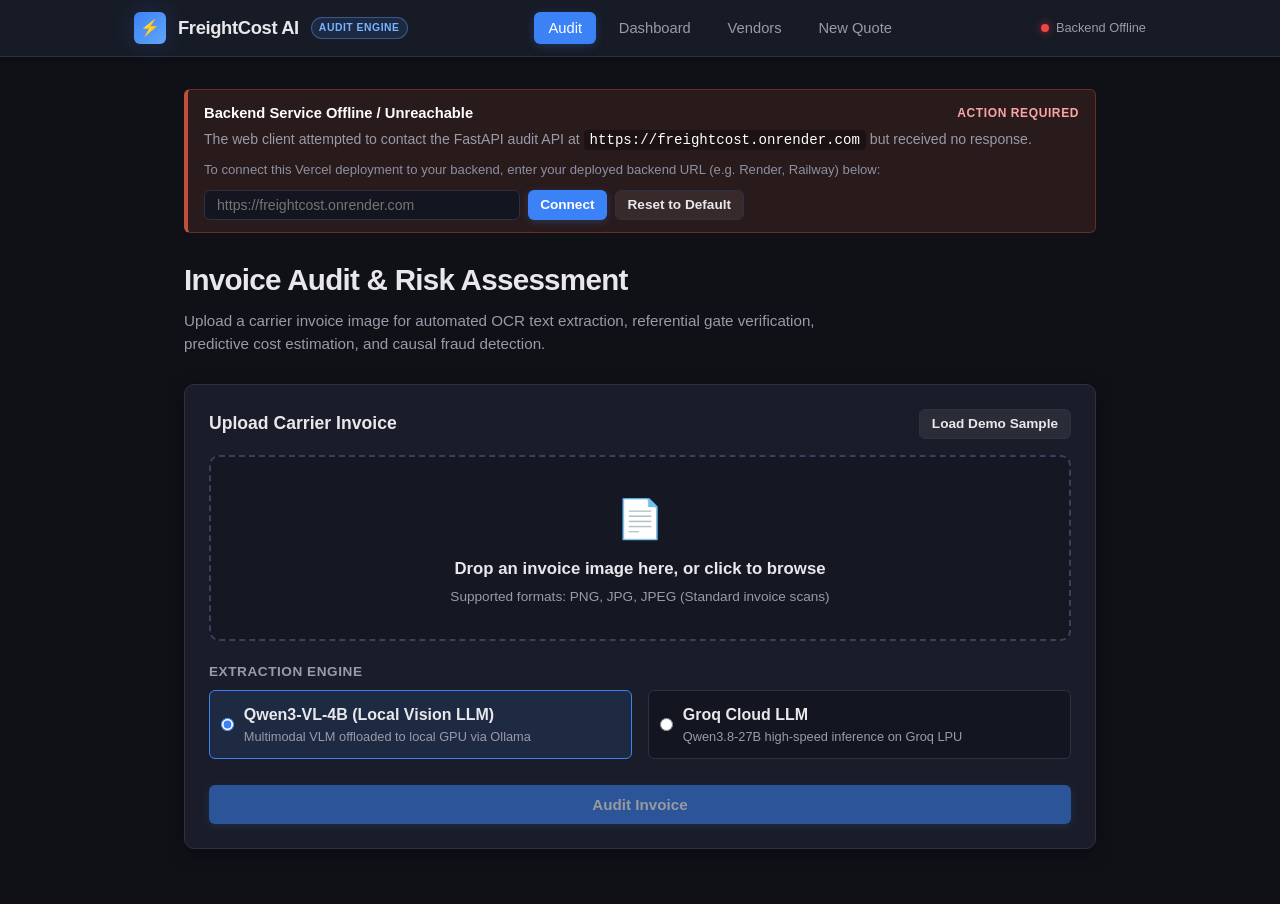
==== commit a71b4c7c: "feat: integrate Qwen3-VL-4B and Groq LLM extractors, remove rule-based extractor, configure default " ====
--- a/frontend/index.html
+++ b/frontend/index.html
@@ -184,11 +184,13 @@
 
         <div style="display: flex; gap: 8px; max-width: 540px;">
 
-          <input type="url" id="backend-url-input" class="form-input" placeholder="https://your-backend.onrender.com"
+          <input type="url" id="backend-url-input" class="form-input" placeholder="https://freightcost.onrender.com"
             style="padding: 6px 12px; font-size: 0.88rem;">
 
           <button type="button" id="save-backend-url-btn" class="btn btn-primary btn-sm"
             style="white-space: nowrap;">Connect</button>
+          <button type="button" id="reset-backend-url-btn" class="btn btn-secondary btn-sm"
+            style="white-space: nowrap;">Reset to Default</button>
 
         </div>
 
@@ -280,65 +282,24 @@
 
 
         <!-- Extractor Mode Configuration -->
-
         <div class="form-group" style="margin-top: calc(var(--space-unit) * 2.5);">
-
           <label class="form-label">Extraction Engine</label>
-
           <div class="radio-group">
-
             <label class="radio-card active">
-
-              <input type="radio" name="extractor" value="rules" checked>
-
+              <input type="radio" name="extractor" value="qwen3-vl" checked>
               <div>
-
-                <div style="font-weight: 600;">Rule-Based (Regex)</div>
-
-                <div style="font-size: 0.8rem; color: var(--color-text-dim);">Fast, deterministic pattern matching</div>
-
+                <div style="font-weight: 600;">Qwen3-VL-4B (Local Vision LLM)</div>
+                <div style="font-size: 0.8rem; color: var(--color-text-dim);">Multimodal VLM offloaded to local GPU via Ollama</div>
               </div>
-
             </label>
-
             <label class="radio-card">
-
-              <input type="radio" name="extractor" value="llm">
-
+              <input type="radio" name="extractor" value="groq">
               <div>
-
-                <div style="font-weight: 600;">LLM Extractor</div>
-
-                <div style="font-size: 0.8rem; color: var(--color-text-dim);">Groq / Cloud LPU fallback parser</div>
-
+                <div style="font-weight: 600;">Groq Cloud LLM</div>
+                <div style="font-size: 0.8rem; color: var(--color-text-dim);">Qwen3.8-27B high-speed inference on Groq LPU</div>
               </div>
-
             </label>
-
-          </div>
-
-        </div>
-
-
-
-        <!-- LLM Provider Select (Conditional) -->
-
-        <div id="llm-provider-container" class="form-group hidden">
-
-          <label class="form-label" for="llm-provider">LLM Provider</label>
-
-          <select id="llm-provider" class="form-select">
-
-            <option value="groq" selected>Groq Cloud (Fast LPU)</option>
-
-            <option value="gemini">Google Gemini</option>
-
-            <option value="openrouter">OpenRouter</option>
-
-            <option value="cerebras">Cerebras</option>
-
-          </select>
-
+          </div>
         </div>
 
 
@@ -446,7 +407,7 @@
 
           <div style="font-weight: 600; font-size: 0.95rem; margin-bottom: calc(var(--space-unit) * 1.5);">
 
-            OCR Extracted Field Metadata
+            LLM Extracted Document Fields
 
           </div>
 
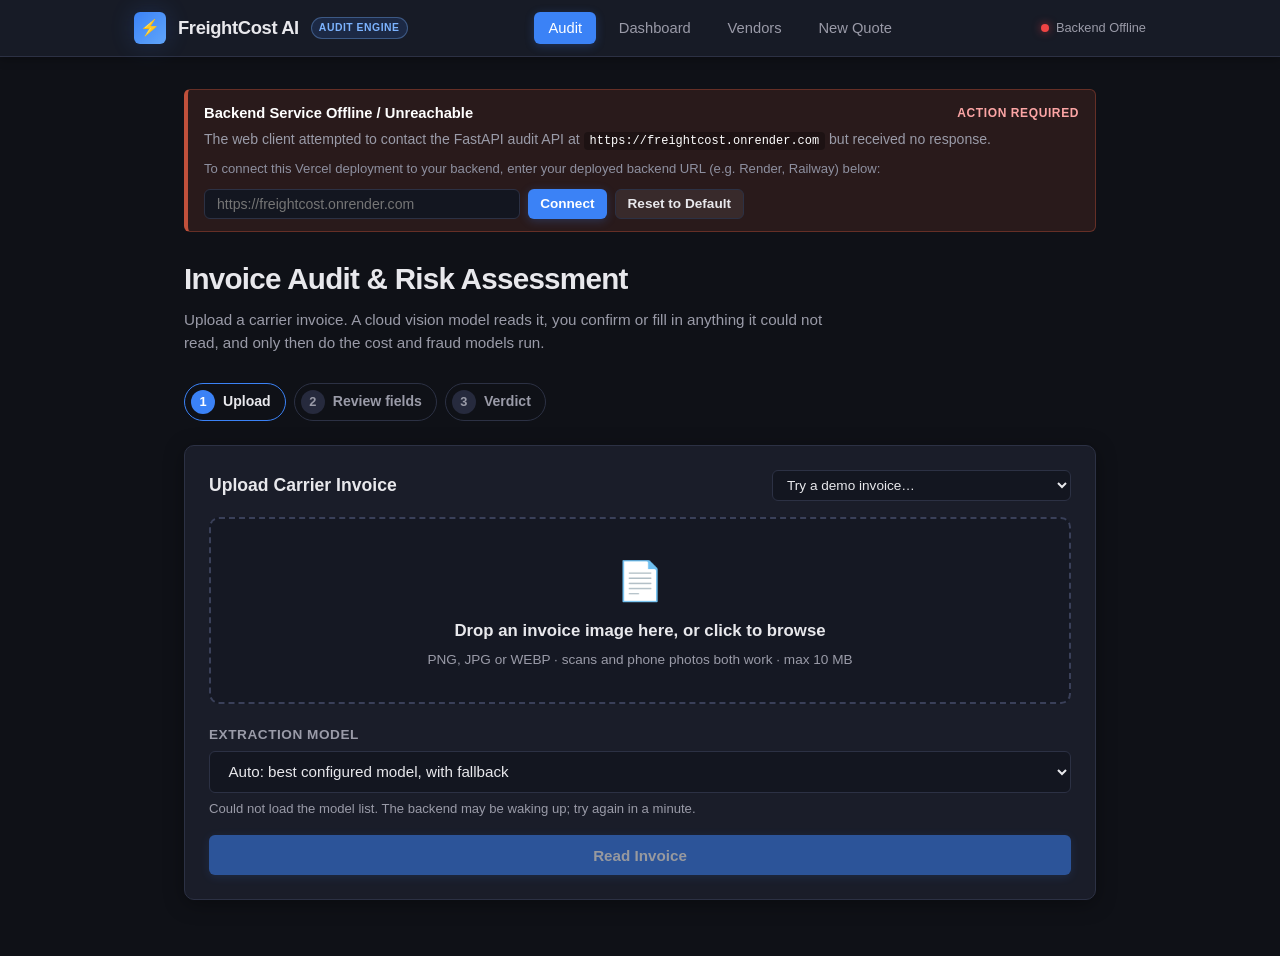
==== commit 95a66977: "Cloud invoice extraction, human-in-the-loop field review, live weather and diesel - Replace localhos" ====
--- a/frontend/index.html
+++ b/frontend/index.html
@@ -85,8 +85,7 @@
 
 
 
-  <link rel="stylesheet" href="css/styles.css">
-
+  <link rel="stylesheet" href="css/styles.css?v=3.1">
 </head>
 
 <body>
@@ -209,234 +208,139 @@
     <section id="audit-page" class="page-section">
 
       <header class="page-header">
-
-        <h1>Invoice Audit & Risk Assessment</h1>
-
-        <p>Upload a carrier invoice image for automated OCR text extraction, referential gate verification, predictive
-          cost estimation, and causal fraud detection.</p>
-
+        <h1>Invoice Audit &amp; Risk Assessment</h1>
+        <p>Upload a carrier invoice. A cloud vision model reads it, you confirm or fill in anything it could not
+          read, and only then do the cost and fraud models run.</p>
       </header>
 
-
+      <ol class="stepper" id="audit-stepper">
+        <li class="step active" data-step="1"><span>1</span>Upload</li>
+        <li class="step" data-step="2"><span>2</span>Review fields</li>
+        <li class="step" data-step="3"><span>3</span>Verdict</li>
+      </ol>
 
       <div id="audit-error-banner" class="alert-banner alert-danger hidden"></div>
 
-
-
-      <!-- Upload & Configuration Card -->
-
-      <div class="card">
-
+      <!-- STEP 1: upload -->
+      <div class="card" id="upload-card">
         <div class="card-title">
-
           <span>Upload Carrier Invoice</span>
-
-          <button type="button" class="btn btn-secondary btn-sm" id="load-demo-btn" title="Use benchmark sample image">
-
-            Load Demo Sample
-
-          </button>
-
-        </div>
-
-
-
-        <!-- Drag & Drop Zone -->
-
-        <div class="dropzone" id="dropzone">
-
-          <input type="file" id="file-input" accept="image/png, image/jpeg, image/jpg" style="display: none;">
-
+          <div class="demo-picker">
+            <select id="demo-select" class="form-select form-select-sm" aria-label="Demo invoice">
+              <option value="">Try a demo invoice…</option>
+            </select>
+          </div>
+        </div>
+
+        <div class="dropzone" id="dropzone" tabindex="0" role="button" aria-label="Upload invoice image">
+          <input type="file" id="file-input" accept="image/png, image/jpeg, image/webp" style="display: none;">
           <div class="dropzone-icon">📄</div>
-
           <div class="dropzone-text">Drop an invoice image here, or click to browse</div>
-
-          <div class="dropzone-subtext">Supported formats: PNG, JPG, JPEG (Standard invoice scans)</div>
-
-        </div>
-
-
-
-        <!-- Selected File Preview -->
+          <div class="dropzone-subtext">PNG, JPG or WEBP · scans and phone photos both work · max 10 MB</div>
+        </div>
 
         <div id="file-preview" class="file-preview hidden">
-
           <div class="file-preview-info">
-
-            <span style="font-size: 1.3rem;">🖼️</span>
-
+            <img id="file-thumb" class="file-thumb" alt="">
             <div>
-
               <span id="file-name" style="font-weight: 600;">invoice.png</span>
-
               <span id="file-size" style="color: var(--color-text-dim); margin-left: 6px;">(0 KB)</span>
-
-            </div>
-
-          </div>
-
+            </div>
+          </div>
           <button type="button" class="file-remove-btn" id="file-remove-btn" title="Remove file">&times;</button>
-
-        </div>
-
-
-
-        <!-- Extractor Mode Configuration -->
+        </div>
+
         <div class="form-group" style="margin-top: calc(var(--space-unit) * 2.5);">
-          <label class="form-label">Extraction Engine</label>
-          <div class="radio-group">
-            <label class="radio-card active">
-              <input type="radio" name="extractor" value="qwen3-vl" checked>
-              <div>
-                <div style="font-weight: 600;">Qwen3-VL-4B (Local Vision LLM)</div>
-                <div style="font-size: 0.8rem; color: var(--color-text-dim);">Multimodal VLM offloaded to local GPU via Ollama</div>
+          <label class="form-label" for="extractor-select">Extraction model</label>
+          <select id="extractor-select" class="form-select">
+            <option value="auto">Auto: best configured model, with fallback</option>
+          </select>
+          <div class="field-hint" id="extractor-hint"></div>
+        </div>
+
+        <button type="button" id="extract-btn" class="btn btn-primary" style="width: 100%;" disabled>
+          <span id="extract-spinner" class="spinner hidden"></span>
+          <span id="extract-btn-text">Read Invoice</span>
+        </button>
+      </div>
+
+      <!-- STEP 2: review -->
+      <div class="card hidden" id="review-card">
+        <div class="card-title">
+          <span>Review extracted fields</span>
+          <span id="extractor-used-badge" class="badge badge-neutral"></span>
+        </div>
+
+        <div id="review-banner" class="alert-banner alert-info"></div>
+
+        <div class="review-grid">
+          <div class="review-image">
+            <a id="review-image-link" target="_blank" rel="noopener" title="Open full size">
+              <img id="review-image" alt="Uploaded invoice">
+            </a>
+            <div class="field-hint">Click the image to open it full size.</div>
+            <div id="order-summary" class="order-summary hidden"></div>
+          </div>
+
+          <form id="fields-form" class="fields-form" novalidate>
+            <div id="fields-container"></div>
+            <div class="form-actions">
+              <button type="button" id="back-btn" class="btn btn-secondary">Upload another</button>
+              <button type="submit" id="score-btn" class="btn btn-primary" disabled>
+                <span id="score-spinner" class="spinner hidden"></span>
+                <span id="score-btn-text">Run cost &amp; fraud models</span>
+              </button>
+            </div>
+          </form>
+        </div>
+      </div>
+
+      <!-- STEP 3: verdict -->
+      <div id="audit-results-card" class="card hidden">
+        <div class="card-title">
+          <span>Audit Verdict &amp; Scoring</span>
+          <span id="verdict-badge" class="badge badge-neutral">—</span>
+        </div>
+
+        <div id="gate-status-box" class="alert-banner alert-danger hidden"></div>
+        <div id="drift-box" class="alert-banner alert-warn hidden"></div>
+
+        <div id="audit-stats-container">
+          <div class="stats-grid-4">
+            <div class="stat-card">
+              <div class="stat-label">Billed Amount</div>
+              <div class="stat-value" id="stat-billed-amount">—</div>
+            </div>
+            <div class="stat-card">
+              <div class="stat-label">Predicted Fair Cost</div>
+              <div class="stat-value primary" id="stat-predicted-cost">—</div>
+              <div class="stat-sub" id="stat-predicted-range"></div>
+            </div>
+            <div class="stat-card">
+              <div class="stat-label">Cost Mismatch</div>
+              <div class="stat-value" id="stat-cost-mismatch">—</div>
+            </div>
+            <div class="stat-card">
+              <div class="stat-label">Fraud Risk</div>
+              <div class="stat-value" id="stat-risk-proba">—</div>
+              <div class="meter-container">
+                <div class="meter-track">
+                  <div class="meter-fill" id="risk-meter-fill" style="width: 0%;"></div>
+                </div>
               </div>
-            </label>
-            <label class="radio-card">
-              <input type="radio" name="extractor" value="groq">
-              <div>
-                <div style="font-weight: 600;">Groq Cloud LLM</div>
-                <div style="font-size: 0.8rem; color: var(--color-text-dim);">Qwen3.8-27B high-speed inference on Groq LPU</div>
-              </div>
-            </label>
-          </div>
-        </div>
-
-
-
-        <button type="button" id="audit-btn" class="btn btn-primary"
-          style="width: 100%; margin-top: calc(var(--space-unit) * 1);" disabled>
-
-          <span id="audit-spinner" class="spinner hidden"></span>
-
-          <span id="audit-btn-text">Audit Invoice</span>
-
-        </button>
-
-      </div>
-
-
-
-      <!-- Audit Results Panel (Hidden initially) -->
-
-      <div id="audit-results-card" class="card hidden">
-
-        <div class="card-title">
-
-          <span>Audit Verdict & Scoring</span>
-
-          <span id="verdict-badge" class="badge badge-neutral">No invoice audited yet</span>
-
-        </div>
-
-
-
-        <!-- Gate Status / Rejection Box -->
-
-        <div id="gate-status-box" class="alert-banner alert-danger hidden"></div>
-
-
-
-        <!-- 4 Metric Cards (When Gate Passed) -->
-
-        <div id="audit-stats-container">
-
-          <div class="stats-grid-4">
-
-            <div class="stat-card">
-
-              <div class="stat-label">Billed Amount</div>
-
-              <div class="stat-value" id="stat-billed-amount">—</div>
-
-            </div>
-
-            <div class="stat-card">
-
-              <div class="stat-label">Predicted Fair Cost</div>
-
-              <div class="stat-value primary" id="stat-predicted-cost">—</div>
-
-            </div>
-
-            <div class="stat-card">
-
-              <div class="stat-label">Cost Mismatch</div>
-
-              <div class="stat-value" id="stat-cost-mismatch">—</div>
-
-            </div>
-
-            <div class="stat-card">
-
-              <div class="stat-label">Risk Probability</div>
-
-              <div class="stat-value" id="stat-risk-proba">—</div>
-
-              <div class="meter-container">
-
-                <div class="meter-track">
-
-                  <div class="meter-fill" id="risk-meter-fill" style="width: 0%;"></div>
-
-                </div>
-
-              </div>
-
-            </div>
-
-          </div>
-
-        </div>
-
-
-
-        <!-- Narrative Explanation -->
-
-        <div id="audit-explanation-box" class="explanation-box neutral">
-
-          Upload an invoice image above to begin automated OCR extraction, referential validation, and risk scoring.
-
-        </div>
-
-
-
-        <!-- Extracted Fields Table -->
-
-        <div style="margin-top: calc(var(--space-unit) * 3.5);">
-
-          <div style="font-weight: 600; font-size: 0.95rem; margin-bottom: calc(var(--space-unit) * 1.5);">
-
-            LLM Extracted Document Fields
-
-          </div>
-
-          <div class="table-responsive">
-
-            <table class="data-table">
-
-              <thead>
-
-                <tr>
-
-                  <th style="width: 40%;">Field Name</th>
-
-                  <th>Extracted Value</th>
-
-                </tr>
-
-              </thead>
-
-              <tbody id="extracted-fields-tbody"></tbody>
-
-            </table>
-
-          </div>
-
-        </div>
-
-      </div>
-
+            </div>
+          </div>
+        </div>
+
+        <div id="audit-explanation-box" class="explanation-box neutral"></div>
+
+        <div id="context-panel" class="context-panel hidden"></div>
+
+        <div class="form-actions" style="margin-top: calc(var(--space-unit) * 3);">
+          <button type="button" id="edit-again-btn" class="btn btn-secondary">Edit fields</button>
+          <button type="button" id="new-audit-btn" class="btn btn-primary">Audit another invoice</button>
+        </div>
+      </div>
     </section>
 
 
@@ -749,70 +653,46 @@
 
 
           <div class="form-row-3">
-
-            <div class="form-group">
-
+            <div class="form-group">
+              <label class="form-label" for="quote-date">Shipment date</label>
+              <input type="date" id="quote-date" class="form-input" required>
+            </div>
+            <div class="form-group">
               <label class="form-label" for="quote-weight">Billable Weight (kg)</label>
-
-              <input type="number" id="quote-weight" class="form-input" value="12000" min="100" max="60000" step="100"
-                required>
-
-            </div>
-
-            <div class="form-group">
-
-              <label class="form-label" for="quote-distance">Distance (km)</label>
-
-              <input type="number" id="quote-distance" class="form-input" value="850" min="10" max="4000" step="10"
-                required>
-
-            </div>
-
-            <div class="form-group">
-
-              <label class="form-label" for="quote-fuel-price">Expected Fuel Price (₹/L)</label>
-
-              <input type="number" id="quote-fuel-price" class="form-input" value="94.5" min="50" max="150" step="0.1"
-                required>
-
-            </div>
-
-          </div>
-
-
-
-          <div class="form-row-3">
-
-            <div class="form-group">
-
-              <label class="form-label" for="quote-ideal-days">Ideal Transit Days</label>
-
-              <input type="number" id="quote-ideal-days" class="form-input" value="2.5" min="0.5" max="30" step="0.1"
-                required>
-
-            </div>
-
-            <div class="form-group">
-
+              <input type="number" id="quote-weight" class="form-input" value="12000" min="100" max="60000" step="100" required>
+            </div>
+            <div class="form-group">
               <label class="form-label" for="quote-quoted-days">Quoted Transit Days</label>
-
-              <input type="number" id="quote-quoted-days" class="form-input" value="3.5" min="0.5" max="30" step="0.1"
-                required>
-
-            </div>
-
-            <div class="form-group">
-
-              <label class="form-label" for="quote-weather">Weather Friction Score (0-1)</label>
-
-              <input type="number" id="quote-weather" class="form-input" value="0.3" min="0" max="1" step="0.05"
-                required>
-
-            </div>
-
-          </div>
-
-
+              <input type="number" id="quote-quoted-days" class="form-input" value="1.5" min="0.1" max="30" step="any" required>
+            </div>
+          </div>
+
+          <div class="live-context" id="quote-live-box" aria-live="polite">Pick a route and date to load live diesel and weather data.</div>
+
+          <div class="form-row-2">
+            <div class="form-group">
+              <label class="form-label label-row" for="quote-distance"><span>Distance (km)</span><span class="src-tag" id="src-distance"></span></label>
+              <input type="number" id="quote-distance" class="form-input" value="1410" min="10" max="4000" step="any" required>
+            </div>
+            <div class="form-group">
+              <label class="form-label label-row" for="quote-ideal-days"><span>Ideal Transit Days</span><span class="src-tag" id="src-ideal"></span></label>
+              <input type="number" id="quote-ideal-days" class="form-input" value="0.98" min="0.05" max="30" step="any" required>
+            </div>
+          </div>
+
+          <div class="form-row-2">
+            <div class="form-group">
+              <label class="form-label label-row" for="quote-fuel-price"><span>Diesel Price (₹/L)</span><span class="src-tag" id="src-fuel"></span></label>
+              <input type="number" id="quote-fuel-price" class="form-input" value="94.5" min="50" max="150" step="any" required>
+            </div>
+            <div class="form-group">
+              <label class="form-label label-row" for="quote-weather"><span>Weather Severity Score</span><span class="src-tag" id="src-weather"></span></label>
+              <input type="number" id="quote-weather" class="form-input" value="0" min="0" max="40" step="any" required>
+              <div class="field-hint">2 per heavy-rain day (&gt;20 mm) + 3 per high-wind day (&gt;40 km/h) + 2 per heat day (&gt;45°C) at the destination during transit.</div>
+            </div>
+          </div>
+
+          <div id="quote-drift-box" class="alert-banner alert-warn hidden"></div>
 
           <button type="submit" id="quote-submit-btn" class="btn btn-primary"
             style="width: 100%; margin-top: calc(var(--space-unit) * 1);">
@@ -854,15 +734,14 @@
             style="margin-top: 20px; text-align: left; background: rgba(30, 41, 59, 0.7); border: 1px solid var(--color-border); border-radius: 8px; padding: 14px 18px;">
             <div
               style="font-size: 0.8rem; font-weight: 700; text-transform: uppercase; color: var(--color-text-dim); letter-spacing: 0.05em; margin-bottom: 8px;">
-              Top Cost Drivers (TreeSHAP Attribution)
+              Cost Build-up: Fuel + Tolls + Driver + Model Adjustment
             </div>
             <div id="quote-drivers-list" style="display: flex; flex-direction: column; gap: 6px;"></div>
           </div>
 
           <p style="color: var(--color-text-dim); font-size: 0.88rem; margin-top: 10px;">
 
-            Calculated via Model 1 (XGBoost Regressor) trained on historical corridor fuel, weight, and vehicle
-            attributes.
+            Model 1: the standard fuel + toll + driver cost build-up, with an XGBoost correction learned from historical shipments (cargo, weight, weather, transit padding).
 
           </p>
 
@@ -879,19 +758,12 @@
 
 
   <!-- JavaScript Modules -->
-
-  <script src="js/api.js"></script>
-
-  <script src="js/router.js"></script>
-
-  <script src="js/audit.js"></script>
-
-  <script src="js/dashboard.js"></script>
-
-  <script src="js/vendors.js"></script>
-
-  <script src="js/quote.js"></script>
-
+  <script src="js/api.js?v=3.1"></script>
+  <script src="js/router.js?v=3.1"></script>
+  <script src="js/audit.js?v=3.1"></script>
+  <script src="js/dashboard.js?v=3.1"></script>
+  <script src="js/vendors.js?v=3.1"></script>
+  <script src="js/quote.js?v=3.1"></script>
 </body>
 
 </html>
--- a/frontend/css/styles.css
+++ b/frontend/css/styles.css
@@ -706,3 +706,173 @@
     gap: calc(var(--space-unit) * 1.5);
   }
 }
+
+/* ==========================================================================
+   v3: human-in-the-loop audit flow, live context, drift warnings
+   ========================================================================== */
+:root {
+  --color-approved-text: #6fd08f;
+  --color-warn-text: #f3c873;
+}
+
+.alert-warn {
+  background: var(--color-pending-bg);
+  border: 1px solid var(--color-pending-border);
+  color: var(--color-warn-text);
+  display: block;
+}
+.alert-ok {
+  background: var(--color-approved-bg);
+  border: 1px solid var(--color-approved-border);
+  color: var(--color-approved-text);
+  display: block;
+}
+.alert-banner strong { color: inherit; }
+.alert-banner code { font-family: var(--font-mono); font-size: 0.85em; }
+
+/* Stepper */
+.stepper {
+  list-style: none;
+  display: flex;
+  gap: calc(var(--space-unit) * 1);
+  margin-bottom: calc(var(--space-unit) * 3);
+  flex-wrap: wrap;
+}
+.stepper .step {
+  display: flex;
+  align-items: center;
+  gap: 8px;
+  padding: 6px 14px 6px 6px;
+  border-radius: var(--radius-full);
+  border: 1px solid var(--color-border);
+  color: var(--color-text-dim);
+  font-size: 0.88rem;
+  font-weight: 600;
+}
+.stepper .step span {
+  width: 24px; height: 24px;
+  border-radius: 50%;
+  display: inline-flex; align-items: center; justify-content: center;
+  background: var(--color-surface-elevated);
+  font-size: 0.8rem;
+}
+.stepper .step.active { color: var(--color-text); border-color: var(--color-primary); }
+.stepper .step.active span { background: var(--color-primary); color: #fff; }
+.stepper .step.done span { background: var(--color-approved); color: #fff; }
+
+.form-select-sm { padding: 6px 10px; font-size: 0.85rem; width: auto; max-width: 100%; }
+.demo-picker { max-width: 60%; }
+.card-title { gap: calc(var(--space-unit) * 1.5); flex-wrap: wrap; }
+.field-hint { font-size: 0.82rem; color: var(--color-text-dim); margin-top: 6px; line-height: 1.45; }
+.file-thumb { width: 44px; height: 44px; object-fit: cover; border-radius: 4px; border: 1px solid var(--color-border); }
+
+/* Review step */
+.review-grid {
+  display: grid;
+  grid-template-columns: minmax(0, 5fr) minmax(0, 6fr);
+  gap: calc(var(--space-unit) * 3);
+  align-items: start;
+}
+.review-image { position: sticky; top: 84px; }
+.review-image img {
+  width: 100%;
+  max-height: 72vh;
+  object-fit: contain;
+  background: #fff;
+  border-radius: var(--radius-sm);
+  border: 1px solid var(--color-border);
+  cursor: zoom-in;
+  display: block;
+}
+.order-summary {
+  margin-top: calc(var(--space-unit) * 2);
+  background: var(--color-surface-elevated);
+  border: 1px solid var(--color-border);
+  border-radius: var(--radius-sm);
+  padding: 12px 14px;
+  font-size: 0.85rem;
+}
+.order-summary-title, .context-title {
+  font-size: 0.75rem; font-weight: 700; text-transform: uppercase;
+  letter-spacing: 0.05em; color: var(--color-text-dim); margin-bottom: 8px;
+}
+.order-summary dl, .context-col dl {
+  display: grid; grid-template-columns: auto 1fr; gap: 4px 14px; margin: 0;
+}
+.order-summary dt, .context-col dt { color: var(--color-text-dim); }
+.order-summary dd, .context-col dd { margin: 0; overflow-wrap: anywhere; }
+
+.field-section { border: 0; margin: 0 0 calc(var(--space-unit) * 2); padding: 0; min-width: 0; }
+.field-section legend {
+  font-size: 0.75rem; font-weight: 700; text-transform: uppercase;
+  letter-spacing: 0.05em; color: var(--color-text-dim); margin-bottom: 10px;
+}
+.field-grid { display: grid; grid-template-columns: 1fr 1fr; gap: 12px 14px; }
+.field label { display: block; font-size: 0.85rem; font-weight: 600; margin-bottom: 5px; }
+.field .req { color: var(--color-flagged-text); }
+.field .form-input { padding: 9px 12px; }
+.field-status { font-size: 0.76rem; margin-top: 4px; min-height: 1em; color: var(--color-text-muted); line-height: 1.35; }
+.field.ai .form-input { border-color: var(--color-border-light); }
+.field.missing .form-input { border-color: var(--color-pending); background: rgba(224, 168, 62, 0.06); }
+.field.missing .field-status { color: var(--color-warn-text); font-weight: 600; }
+.field.edited .form-input { border-color: var(--color-primary); }
+.field.edited .field-status { color: var(--color-primary-text); }
+.field.issue .form-input { border-color: var(--color-flagged); }
+.field.issue .field-status { color: var(--color-flagged-text); font-weight: 600; }
+
+.optional-fields { margin-bottom: calc(var(--space-unit) * 2); }
+.optional-fields summary {
+  cursor: pointer; font-size: 0.88rem; color: var(--color-text-dim);
+  padding: 8px 0; margin-bottom: 8px; font-weight: 600;
+}
+.form-actions { display: flex; gap: 12px; justify-content: flex-end; flex-wrap: wrap; }
+.form-actions .btn-primary { flex: 1 1 260px; }
+
+/* Results */
+.stat-sub { font-size: 0.75rem; color: var(--color-text-dim); margin-top: 4px; }
+.context-panel {
+  display: grid; grid-template-columns: 3fr 2fr; gap: calc(var(--space-unit) * 3);
+  margin-top: calc(var(--space-unit) * 3);
+  padding: 16px 18px;
+  background: var(--color-surface-elevated);
+  border: 1px solid var(--color-border);
+  border-radius: var(--radius-sm);
+  font-size: 0.86rem;
+}
+.context-col .src { display: block; font-size: 0.74rem; color: var(--color-text-muted); }
+.driver-list { list-style: none; display: flex; flex-direction: column; gap: 6px; }
+.driver-list li { display: flex; justify-content: space-between; gap: 10px; text-transform: capitalize; }
+.driver-list .neg { color: var(--color-flagged-text); font-weight: 600; }
+.driver-list .pos { color: var(--color-approved-text); font-weight: 600; }
+
+/* Quote: live context */
+.live-context {
+  margin: 4px 0 calc(var(--space-unit) * 2.5);
+  padding: 12px 14px;
+  border: 1px dashed var(--color-border-light);
+  border-radius: var(--radius-sm);
+  font-size: 0.84rem;
+  color: var(--color-text-dim);
+}
+.live-context strong { color: var(--color-text); }
+.label-row { display: flex; justify-content: space-between; align-items: baseline; gap: 8px; }
+.src-tag { font-size: 0.72rem; color: var(--color-text-muted); font-weight: 500; text-transform: none; letter-spacing: 0; }
+
+@media (max-width: 860px) {
+  .review-grid, .context-panel { grid-template-columns: 1fr; }
+  .review-image { position: static; }
+  .review-image img { max-height: 50vh; }
+}
+@media (max-width: 520px) {
+  .main-content { padding-left: 16px !important; padding-right: 16px !important; }
+  .field-grid { grid-template-columns: 1fr; }
+  .stats-grid-4 { grid-template-columns: 1fr; }
+  .nav-links { flex-wrap: wrap; justify-content: center; gap: 4px; }
+  .demo-picker { max-width: 100%; width: 100%; }
+  .demo-picker select { width: 100%; }
+  .form-actions .btn { flex: 1 1 100%; }
+}
+@media (max-width: 520px) {
+  .stepper .step { font-size: 0.8rem; padding: 4px 10px 4px 4px; }
+  .stepper { gap: 6px; }
+}
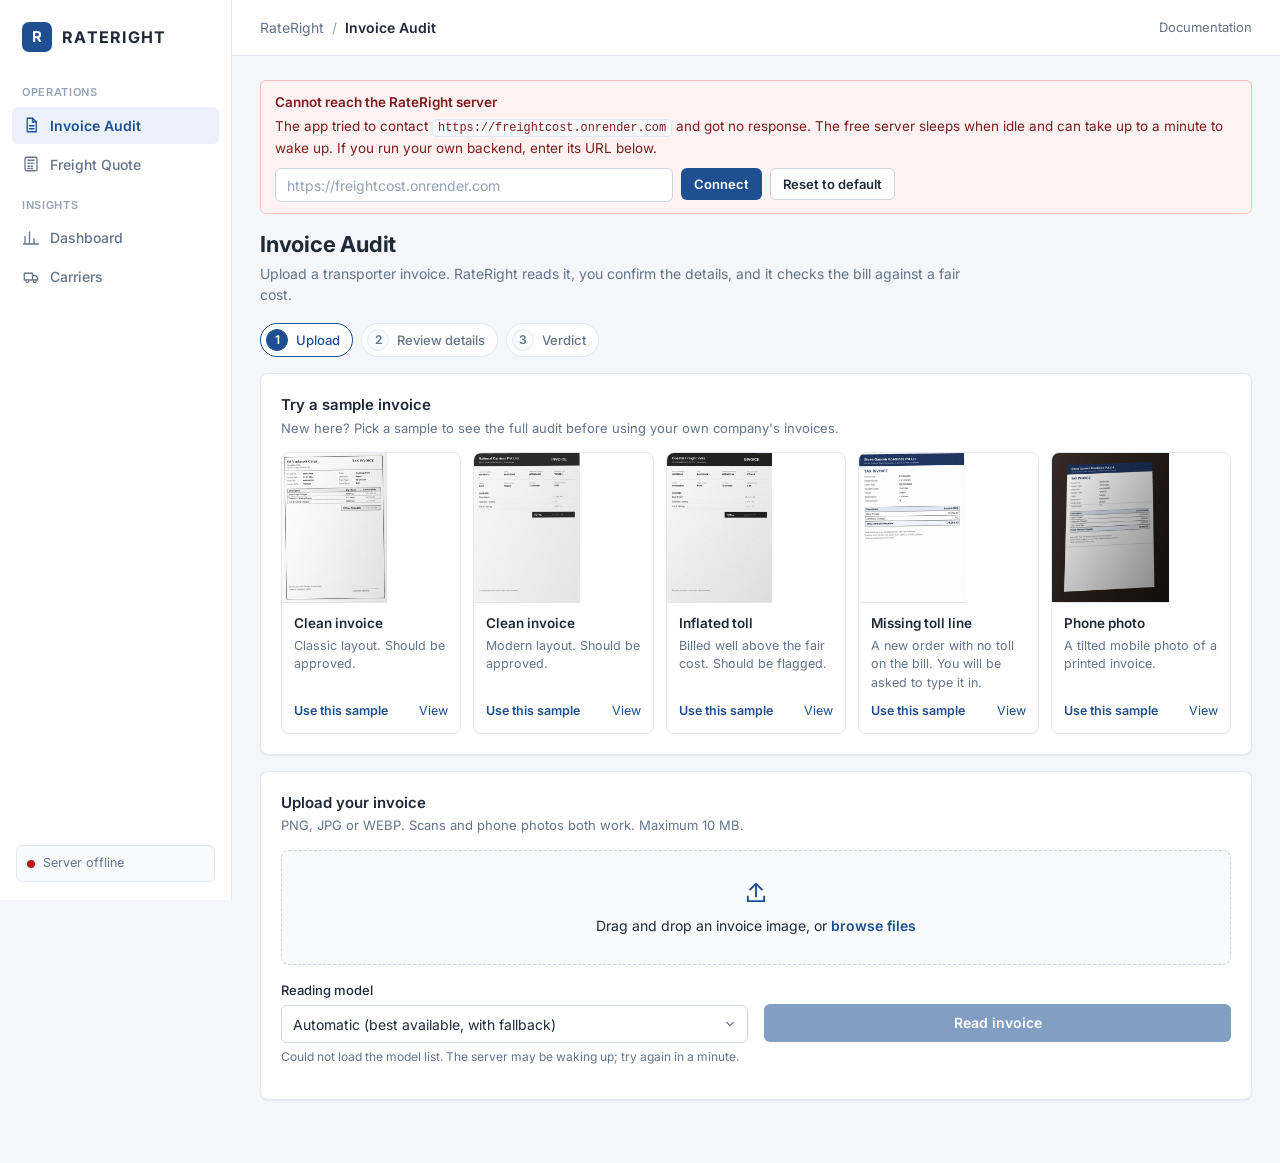
==== commit ca79efae: "Light ERP-style UI, RateRight branding, sample invoices and engineering review fixes UI - Rebrand to" ====
--- a/frontend/index.html
+++ b/frontend/index.html
@@ -1,769 +1,441 @@
 <!DOCTYPE html>
-
 <html lang="en">
-
 <head>
-
   <meta charset="UTF-8">
-
   <meta name="viewport" content="width=device-width, initial-scale=1.0">
-
-  <title>FreightCost AI — Automated Invoice Audit & Risk Scoring</title>
-
-  <meta name="description"
-    content="Production-ready freight invoice audit engine powered by Tesseract OCR, XGBoost predictive cost models, 4-tier confidence gating, and causal vendor risk intelligence.">
-
+  <title>RateRight | Freight Invoice Audit</title>
+  <meta name="description" content="RateRight reads truck freight invoices, predicts the fair cost of each trip and flags overbilling for businesses and MSMEs.">
   <meta name="robots" content="index, follow">
-
-  <meta name="theme-color" content="#0f1117">
-
-  <link rel="canonical" href="https://freightcost-ai.vercel.app/">
-
-
-
-  <!-- Open Graph / Social Media Cards -->
-
+  <meta name="theme-color" content="#ffffff">
+  <link rel="canonical" href="https://freight-cost-nine.vercel.app/">
   <meta property="og:type" content="website">
-
-  <meta property="og:url" content="https://freightcost-ai.vercel.app/">
-
-  <meta property="og:title" content="FreightCost AI — Automated Invoice Audit & Risk Scoring">
-
-  <meta property="og:description"
-    content="Production-ready freight invoice audit engine powered by Tesseract OCR, XGBoost predictive cost models, 4-tier confidence gating, and causal vendor risk intelligence.">
-
-  <meta property="og:image" content="https://freightcost-ai.vercel.app/og-preview.png">
-
-  <meta property="og:site_name" content="FreightCost AI">
-
-
-
-  <!-- Twitter Cards -->
-
+  <meta property="og:url" content="https://freight-cost-nine.vercel.app/">
+  <meta property="og:title" content="RateRight | Freight Invoice Audit">
+  <meta property="og:description" content="Read freight invoices with AI, check them against a fair cost and flag overbilling.">
+  <meta property="og:image" content="https://freight-cost-nine.vercel.app/og-preview.png">
+  <meta property="og:site_name" content="RateRight">
   <meta name="twitter:card" content="summary_large_image">
-
-  <meta name="twitter:title" content="FreightCost AI — Automated Invoice Audit & Risk Scoring">
-
-  <meta name="twitter:description"
-    content="Production-ready freight invoice audit engine powered by Tesseract OCR, XGBoost predictive cost models, 4-tier confidence gating, and causal vendor risk intelligence.">
-
-  <meta name="twitter:image" content="https://freightcost-ai.vercel.app/og-preview.png">
-
-
-
-  <!-- JSON-LD Structured Data -->
-
-  <script type="application/ld+json">
-
-  {
-
-    "@context": "https://schema.org",
-
-    "@type": "WebApplication",
-
-    "name": "FreightCost AI",
-
-    "url": "https://freightcost-ai.vercel.app/",
-
-    "description": "Production-ready freight invoice audit engine powered by Tesseract OCR, XGBoost predictive cost models, 4-tier confidence gating, and causal vendor risk intelligence.",
-
-    "applicationCategory": "BusinessApplication",
-
-    "operatingSystem": "All",
-
-    "offers": {
-
-      "@type": "Offer",
-
-      "price": "0"
-
-    }
-
-  }
-
-  </script>
-
-
-
-  <link rel="stylesheet" href="css/styles.css?v=3.1">
+  <link rel="preconnect" href="https://fonts.googleapis.com">
+  <link rel="preconnect" href="https://fonts.gstatic.com" crossorigin>
+  <link href="https://fonts.googleapis.com/css2?family=Inter:wght@400;500;600;700&display=swap" rel="stylesheet">
+  <link rel="icon" type="image/svg+xml" href="favicon.svg">
+  <link rel="stylesheet" href="css/styles.css?v=4.0">
 </head>
-
 <body>
-
-
-
-  <!-- Navigation Bar -->
-
-  <nav class="navbar">
-
-    <div class="nav-container">
-
-      <a href="#audit" class="nav-brand">
-
-        <div class="brand-icon">⚡</div>
-
-        <div>
-
-          <div class="brand-title">FreightCost AI</div>
-
-        </div>
-
-        <span class="brand-badge">Audit Engine</span>
-
+  <div class="app-shell">
+
+    <!-- Sidebar -->
+    <aside class="sidebar" id="sidebar">
+      <a href="#audit" class="brand" aria-label="RateRight home">
+        <span class="brand-mark" aria-hidden="true">R</span>
+        <span class="brand-name">RATERIGHT</span>
       </a>
-
-
-
-      <ul class="nav-links">
-
-        <li><a href="#audit" class="nav-link active" id="nav-link-audit">Audit</a></li>
-
-        <li><a href="#dashboard" class="nav-link" id="nav-link-dashboard">Dashboard</a></li>
-
-        <li><a href="#vendors" class="nav-link" id="nav-link-vendors">Vendors</a></li>
-
-        <li><a href="#quote" class="nav-link" id="nav-link-quote">New Quote</a></li>
-
-      </ul>
-
-
-
-      <div class="nav-status" id="health-status-container" style="cursor: pointer;"
-        title="Click to view backend connection settings">
-
-        <span class="status-dot online" id="health-dot"></span>
-
-        <span id="health-label">Engine Online</span>
-
-      </div>
-
-    </div>
-
-  </nav>
-
-
-
-  <!-- Main Content Container -->
-
-  <main class="main-content">
-
-
-
-    <!-- Backend Connection / Offline Guidance Banner -->
-
-    <div id="backend-offline-banner" class="alert-banner alert-danger hidden"
-      style="margin-bottom: calc(var(--space-unit) * 3); border-left: 4px solid var(--color-flagged);">
-
-      <div style="flex: 1;">
-
-        <div style="display: flex; align-items: center; justify-content: space-between; margin-bottom: 4px;">
-
-          <strong style="color: #fff;">Backend Service Offline / Unreachable</strong>
-
-          <span
-            style="font-size: 0.75rem; text-transform: uppercase; color: var(--color-flagged-text); font-weight: 700; letter-spacing: 0.05em;">Action
-            Required</span>
-
-        </div>
-
-        <p style="font-size: 0.88rem; color: var(--color-text-dim); margin-bottom: 8px;">
-
-          The web client attempted to contact the FastAPI audit API at <code id="current-api-base"
-            style="font-family: var(--font-mono); color: #fff; background: rgba(0,0,0,0.3); padding: 2px 6px; border-radius: 4px;"></code>
-          but received no response.
-
-        </p>
-
-        <p style="font-size: 0.82rem; color: var(--color-text-muted); margin-bottom: 10px;">
-
-          To connect this Vercel deployment to your backend, enter your deployed backend URL (e.g. Render, Railway)
-          below:
-
-        </p>
-
-        <div style="display: flex; gap: 8px; max-width: 540px;">
-
-          <input type="url" id="backend-url-input" class="form-input" placeholder="https://freightcost.onrender.com"
-            style="padding: 6px 12px; font-size: 0.88rem;">
-
-          <button type="button" id="save-backend-url-btn" class="btn btn-primary btn-sm"
-            style="white-space: nowrap;">Connect</button>
-          <button type="button" id="reset-backend-url-btn" class="btn btn-secondary btn-sm"
-            style="white-space: nowrap;">Reset to Default</button>
-
-        </div>
-
-      </div>
-
-    </div>
-
-
-
-    <!-- ====================================================================
-
-         PAGE 1: AUDIT (#audit-page)
-
-         ==================================================================== -->
-
-    <section id="audit-page" class="page-section">
-
-      <header class="page-header">
-        <h1>Invoice Audit &amp; Risk Assessment</h1>
-        <p>Upload a carrier invoice. A cloud vision model reads it, you confirm or fill in anything it could not
-          read, and only then do the cost and fraud models run.</p>
-      </header>
-
-      <ol class="stepper" id="audit-stepper">
-        <li class="step active" data-step="1"><span>1</span>Upload</li>
-        <li class="step" data-step="2"><span>2</span>Review fields</li>
-        <li class="step" data-step="3"><span>3</span>Verdict</li>
-      </ol>
-
-      <div id="audit-error-banner" class="alert-banner alert-danger hidden"></div>
-
-      <!-- STEP 1: upload -->
-      <div class="card" id="upload-card">
-        <div class="card-title">
-          <span>Upload Carrier Invoice</span>
-          <div class="demo-picker">
-            <select id="demo-select" class="form-select form-select-sm" aria-label="Demo invoice">
-              <option value="">Try a demo invoice…</option>
-            </select>
-          </div>
-        </div>
-
-        <div class="dropzone" id="dropzone" tabindex="0" role="button" aria-label="Upload invoice image">
-          <input type="file" id="file-input" accept="image/png, image/jpeg, image/webp" style="display: none;">
-          <div class="dropzone-icon">📄</div>
-          <div class="dropzone-text">Drop an invoice image here, or click to browse</div>
-          <div class="dropzone-subtext">PNG, JPG or WEBP · scans and phone photos both work · max 10 MB</div>
-        </div>
-
-        <div id="file-preview" class="file-preview hidden">
-          <div class="file-preview-info">
-            <img id="file-thumb" class="file-thumb" alt="">
-            <div>
-              <span id="file-name" style="font-weight: 600;">invoice.png</span>
-              <span id="file-size" style="color: var(--color-text-dim); margin-left: 6px;">(0 KB)</span>
-            </div>
-          </div>
-          <button type="button" class="file-remove-btn" id="file-remove-btn" title="Remove file">&times;</button>
-        </div>
-
-        <div class="form-group" style="margin-top: calc(var(--space-unit) * 2.5);">
-          <label class="form-label" for="extractor-select">Extraction model</label>
-          <select id="extractor-select" class="form-select">
-            <option value="auto">Auto: best configured model, with fallback</option>
-          </select>
-          <div class="field-hint" id="extractor-hint"></div>
-        </div>
-
-        <button type="button" id="extract-btn" class="btn btn-primary" style="width: 100%;" disabled>
-          <span id="extract-spinner" class="spinner hidden"></span>
-          <span id="extract-btn-text">Read Invoice</span>
+      <div class="nav-group-label">Operations</div>
+      <nav class="nav-links" aria-label="Main">
+        <a href="#audit" class="nav-link active" id="nav-link-audit">
+          <svg viewBox="0 0 24 24" aria-hidden="true"><path d="M7 3h7l5 5v13H7z" fill="none" stroke="currentColor" stroke-width="1.7" stroke-linejoin="round"/><path d="M14 3v5h5M10 13h6M10 17h6" fill="none" stroke="currentColor" stroke-width="1.7" stroke-linecap="round"/></svg>
+          <span>Invoice Audit</span>
+        </a>
+        <a href="#quote" class="nav-link" id="nav-link-quote">
+          <svg viewBox="0 0 24 24" aria-hidden="true"><rect x="4" y="3" width="16" height="18" rx="2" fill="none" stroke="currentColor" stroke-width="1.7"/><path d="M8 7h8M8 11h2M12 11h2M16 11h0M8 15h2M12 15h2M8 18h2M12 18h2" stroke="currentColor" stroke-width="1.7" stroke-linecap="round"/></svg>
+          <span>Freight Quote</span>
+        </a>
+      </nav>
+      <div class="nav-group-label">Insights</div>
+      <nav class="nav-links" aria-label="Insights">
+        <a href="#dashboard" class="nav-link" id="nav-link-dashboard">
+          <svg viewBox="0 0 24 24" aria-hidden="true"><path d="M4 20V10M10 20V4M16 20v-7M22 20H2" fill="none" stroke="currentColor" stroke-width="1.7" stroke-linecap="round"/></svg>
+          <span>Dashboard</span>
+        </a>
+        <a href="#vendors" class="nav-link" id="nav-link-vendors">
+          <svg viewBox="0 0 24 24" aria-hidden="true"><path d="M3 7h11v9H3zM14 10h4l3 3v3h-7z" fill="none" stroke="currentColor" stroke-width="1.7" stroke-linejoin="round"/><circle cx="7" cy="17.5" r="1.8" fill="#fff" stroke="currentColor" stroke-width="1.5"/><circle cx="17" cy="17.5" r="1.8" fill="#fff" stroke="currentColor" stroke-width="1.5"/></svg>
+          <span>Carriers</span>
+        </a>
+      </nav>
+      <div class="sidebar-footer">
+        <button type="button" class="status-pill" id="health-status-container" title="Show backend connection settings">
+          <span class="status-dot" id="health-dot"></span>
+          <span id="health-label">Checking…</span>
         </button>
       </div>
-
-      <!-- STEP 2: review -->
-      <div class="card hidden" id="review-card">
-        <div class="card-title">
-          <span>Review extracted fields</span>
-          <span id="extractor-used-badge" class="badge badge-neutral"></span>
+    </aside>
+
+    <!-- Main column -->
+    <div class="main-col">
+      <header class="topbar">
+        <button type="button" class="menu-btn" id="menu-btn" aria-label="Open menu">
+          <svg viewBox="0 0 24 24" aria-hidden="true"><path d="M4 7h16M4 12h16M4 17h16" stroke="currentColor" stroke-width="1.8" stroke-linecap="round"/></svg>
+        </button>
+        <div class="breadcrumb"><span>RateRight</span><span class="sep">/</span><strong id="topbar-title">Invoice Audit</strong></div>
+        <a class="topbar-link" href="https://github.com/Chirag-Poojary/FreightCost" target="_blank" rel="noopener">Documentation</a>
+      </header>
+
+      <main class="main-content">
+
+        <!-- Backend connection banner -->
+        <div id="backend-offline-banner" class="alert-banner alert-danger hidden">
+          <div class="banner-body">
+            <strong>Cannot reach the RateRight server</strong>
+            <p>The app tried to contact <code id="current-api-base"></code> and got no response. The free server sleeps when idle and can take up to a minute to wake up. If you run your own backend, enter its URL below.</p>
+            <div class="inline-form">
+              <input type="url" id="backend-url-input" class="form-input" placeholder="https://freightcost.onrender.com" aria-label="Backend URL">
+              <button type="button" id="save-backend-url-btn" class="btn btn-primary btn-sm">Connect</button>
+              <button type="button" id="reset-backend-url-btn" class="btn btn-secondary btn-sm">Reset to default</button>
+            </div>
+          </div>
         </div>
 
-        <div id="review-banner" class="alert-banner alert-info"></div>
-
-        <div class="review-grid">
-          <div class="review-image">
-            <a id="review-image-link" target="_blank" rel="noopener" title="Open full size">
-              <img id="review-image" alt="Uploaded invoice">
-            </a>
-            <div class="field-hint">Click the image to open it full size.</div>
-            <div id="order-summary" class="order-summary hidden"></div>
-          </div>
-
-          <form id="fields-form" class="fields-form" novalidate>
-            <div id="fields-container"></div>
+        <!-- ============================================================ AUDIT -->
+        <section id="audit-page" class="page-section">
+          <div class="page-header">
+            <div>
+              <h1>Invoice Audit</h1>
+              <p>Upload a transporter invoice. RateRight reads it, you confirm the details, and it checks the bill against a fair cost.</p>
+            </div>
+          </div>
+
+          <ol class="stepper" id="audit-stepper">
+            <li class="step active" data-step="1"><span>1</span>Upload</li>
+            <li class="step" data-step="2"><span>2</span>Review details</li>
+            <li class="step" data-step="3"><span>3</span>Verdict</li>
+          </ol>
+
+          <div id="audit-error-banner" class="alert-banner alert-danger hidden"></div>
+
+          <!-- Step 1 -->
+          <div id="upload-card">
+            <div class="card">
+              <div class="card-head">
+                <div>
+                  <h2>Try a sample invoice</h2>
+                  <p class="card-sub">New here? Pick a sample to see the full audit before using your own company's invoices.</p>
+                </div>
+              </div>
+              <div class="sample-grid" id="sample-grid" aria-label="Sample invoices">
+                <div class="muted-note">Loading samples…</div>
+              </div>
+            </div>
+
+            <div class="card">
+              <div class="card-head">
+                <div>
+                  <h2>Upload your invoice</h2>
+                  <p class="card-sub">PNG, JPG or WEBP. Scans and phone photos both work. Maximum 10 MB.</p>
+                </div>
+              </div>
+
+              <div class="dropzone" id="dropzone" tabindex="0" role="button" aria-label="Upload invoice image">
+                <input type="file" id="file-input" accept="image/png, image/jpeg, image/webp" hidden>
+                <svg class="dropzone-icon" viewBox="0 0 24 24" aria-hidden="true"><path d="M12 15V4M7 9l5-5 5 5M5 15v4h14v-4" fill="none" stroke="currentColor" stroke-width="1.6" stroke-linecap="round" stroke-linejoin="round"/></svg>
+                <div class="dropzone-text">Drag and drop an invoice image, or <span class="link-text">browse files</span></div>
+              </div>
+
+              <div id="file-preview" class="file-preview hidden">
+                <div class="file-preview-info">
+                  <img id="file-thumb" class="file-thumb" alt="">
+                  <div>
+                    <div id="file-name" class="file-name">invoice.png</div>
+                    <div id="file-size" class="file-size">0 KB</div>
+                  </div>
+                </div>
+                <button type="button" class="icon-btn" id="file-remove-btn" title="Remove file" aria-label="Remove file">
+                  <svg viewBox="0 0 24 24" aria-hidden="true"><path d="M6 6l12 12M18 6L6 18" stroke="currentColor" stroke-width="1.8" stroke-linecap="round"/></svg>
+                </button>
+              </div>
+
+              <div class="form-row-2 upload-options">
+                <div class="form-group">
+                  <label class="form-label" for="extractor-select">Reading model</label>
+                  <select id="extractor-select" class="form-select">
+                    <option value="auto">Automatic (best available, with fallback)</option>
+                  </select>
+                  <div class="field-hint" id="extractor-hint"></div>
+                </div>
+                <div class="form-group upload-action">
+                  <button type="button" id="extract-btn" class="btn btn-primary btn-block" disabled>
+                    <span id="extract-spinner" class="spinner hidden"></span>
+                    <span id="extract-btn-text">Read invoice</span>
+                  </button>
+                </div>
+              </div>
+            </div>
+          </div>
+
+          <!-- Step 2 -->
+          <div class="card hidden" id="review-card">
+            <div class="card-head">
+              <div>
+                <h2>Review invoice details</h2>
+                <p class="card-sub">Check each value against the invoice. Fields marked * are needed to run the checks.</p>
+              </div>
+              <span id="extractor-used-badge" class="badge badge-neutral"></span>
+            </div>
+            <div id="review-banner" class="alert-banner alert-info"></div>
+            <div class="review-grid">
+              <div class="review-image">
+                <a id="review-image-link" target="_blank" rel="noopener" title="Open full size">
+                  <img id="review-image" alt="Uploaded invoice">
+                </a>
+                <div class="field-hint">Click the image to open it full size.</div>
+                <div id="order-summary" class="order-summary hidden"></div>
+              </div>
+              <form id="fields-form" class="fields-form" novalidate>
+                <div id="fields-container"></div>
+                <div class="form-actions">
+                  <button type="button" id="back-btn" class="btn btn-secondary">Start over</button>
+                  <button type="submit" id="score-btn" class="btn btn-primary" disabled>
+                    <span id="score-spinner" class="spinner hidden"></span>
+                    <span id="score-btn-text">Run audit</span>
+                  </button>
+                </div>
+              </form>
+            </div>
+          </div>
+
+          <!-- Step 3 -->
+          <div id="audit-results-card" class="card hidden">
+            <div class="card-head">
+              <div>
+                <h2>Audit result</h2>
+                <p class="card-sub" id="result-subtitle"></p>
+              </div>
+              <span id="verdict-badge" class="badge badge-neutral">—</span>
+            </div>
+            <div id="gate-status-box" class="alert-banner alert-danger hidden"></div>
+            <div id="drift-box" class="alert-banner alert-warn hidden"></div>
+            <div id="audit-stats-container">
+              <div class="stats-grid-4">
+                <div class="stat-card">
+                  <div class="stat-label">Billed amount</div>
+                  <div class="stat-value" id="stat-billed-amount">—</div>
+                </div>
+                <div class="stat-card">
+                  <div class="stat-label">Fair cost</div>
+                  <div class="stat-value primary" id="stat-predicted-cost">—</div>
+                  <div class="stat-sub" id="stat-predicted-range"></div>
+                </div>
+                <div class="stat-card">
+                  <div class="stat-label">Difference</div>
+                  <div class="stat-value" id="stat-cost-mismatch">—</div>
+                </div>
+                <div class="stat-card">
+                  <div class="stat-label">Overbilling risk</div>
+                  <div class="stat-value" id="stat-risk-proba">—</div>
+                  <div class="meter-track"><div class="meter-fill" id="risk-meter-fill"></div></div>
+                </div>
+              </div>
+            </div>
+            <div id="audit-explanation-box" class="explanation-box neutral"></div>
+            <div id="context-panel" class="context-panel hidden"></div>
             <div class="form-actions">
-              <button type="button" id="back-btn" class="btn btn-secondary">Upload another</button>
-              <button type="submit" id="score-btn" class="btn btn-primary" disabled>
-                <span id="score-spinner" class="spinner hidden"></span>
-                <span id="score-btn-text">Run cost &amp; fraud models</span>
-              </button>
-            </div>
-          </form>
-        </div>
-      </div>
-
-      <!-- STEP 3: verdict -->
-      <div id="audit-results-card" class="card hidden">
-        <div class="card-title">
-          <span>Audit Verdict &amp; Scoring</span>
-          <span id="verdict-badge" class="badge badge-neutral">—</span>
-        </div>
-
-        <div id="gate-status-box" class="alert-banner alert-danger hidden"></div>
-        <div id="drift-box" class="alert-banner alert-warn hidden"></div>
-
-        <div id="audit-stats-container">
+              <button type="button" id="edit-again-btn" class="btn btn-secondary">Edit details</button>
+              <button type="button" id="new-audit-btn" class="btn btn-primary">Audit another invoice</button>
+            </div>
+          </div>
+        </section>
+
+        <!-- ============================================================ DASHBOARD -->
+        <section id="dashboard-page" class="page-section hidden">
+          <div class="page-header">
+            <div>
+              <h1>Dashboard</h1>
+              <p>Summary of recent invoice audits.</p>
+            </div>
+            <div class="toolbar">
+              <label for="dash-n-input" class="toolbar-label">Show last</label>
+              <select id="dash-n-input" class="form-select form-select-sm">
+                <option value="50">50 audits</option>
+                <option value="100">100 audits</option>
+                <option value="300" selected>300 audits</option>
+                <option value="1000">1,000 audits</option>
+              </select>
+              <button type="button" id="dash-refresh-btn" class="btn btn-secondary btn-sm">Refresh</button>
+            </div>
+          </div>
+
+          <div id="dash-error-banner" class="alert-banner alert-danger hidden"></div>
+
           <div class="stats-grid-4">
-            <div class="stat-card">
-              <div class="stat-label">Billed Amount</div>
-              <div class="stat-value" id="stat-billed-amount">—</div>
-            </div>
-            <div class="stat-card">
-              <div class="stat-label">Predicted Fair Cost</div>
-              <div class="stat-value primary" id="stat-predicted-cost">—</div>
-              <div class="stat-sub" id="stat-predicted-range"></div>
-            </div>
-            <div class="stat-card">
-              <div class="stat-label">Cost Mismatch</div>
-              <div class="stat-value" id="stat-cost-mismatch">—</div>
-            </div>
-            <div class="stat-card">
-              <div class="stat-label">Fraud Risk</div>
-              <div class="stat-value" id="stat-risk-proba">—</div>
-              <div class="meter-container">
-                <div class="meter-track">
-                  <div class="meter-fill" id="risk-meter-fill" style="width: 0%;"></div>
-                </div>
-              </div>
-            </div>
-          </div>
-        </div>
-
-        <div id="audit-explanation-box" class="explanation-box neutral"></div>
-
-        <div id="context-panel" class="context-panel hidden"></div>
-
-        <div class="form-actions" style="margin-top: calc(var(--space-unit) * 3);">
-          <button type="button" id="edit-again-btn" class="btn btn-secondary">Edit fields</button>
-          <button type="button" id="new-audit-btn" class="btn btn-primary">Audit another invoice</button>
-        </div>
-      </div>
-    </section>
-
-
-
-    <!-- ====================================================================
-
-         PAGE 2: DASHBOARD (#dashboard-page)
-
-         ==================================================================== -->
-
-    <section id="dashboard-page" class="page-section hidden">
-
-      <header class="page-header">
-
-        <h1>Operational Audit Dashboard</h1>
-
-        <p>Continuous monitoring of automated invoice throughput, gate pass ratios, and anomaly rejection telemetry.</p>
-
-      </header>
-
-
-
-      <div id="dash-error-banner" class="alert-banner alert-danger hidden"></div>
-
-
-
-      <!-- Control Bar -->
-
-      <div class="card" style="padding: calc(var(--space-unit) * 2);">
-
-        <div
-          style="display: flex; align-items: center; justify-content: space-between; gap: calc(var(--space-unit) * 2);">
-
-          <div style="display: flex; align-items: center; gap: calc(var(--space-unit) * 1.5);">
-
-            <label for="dash-n-input" style="font-size: 0.9rem; font-weight: 600; color: var(--color-text-dim);">
-
-              Sample Window (Last N):
-
-            </label>
-
-            <input type="number" id="dash-n-input" class="form-input" value="300" min="10" max="5000"
-              style="width: 110px; padding: 6px 10px;">
-
-          </div>
-
-          <button type="button" id="dash-refresh-btn" class="btn btn-primary btn-sm">
-
-            Refresh
-
-          </button>
-
-        </div>
-
-      </div>
-
-
-
-      <!-- 4 Stat Cards -->
-
-      <div class="stats-grid-4">
-
-        <div class="stat-card">
-
-          <div class="stat-label">Total Processed</div>
-
-          <div class="stat-value" id="dash-stat-total">0</div>
-
-        </div>
-
-        <div class="stat-card">
-
-          <div class="stat-label">Auto-Processing Rate</div>
-
-          <div class="stat-value approved" id="dash-stat-rate">0.0%</div>
-
-        </div>
-
-        <div class="stat-card">
-
-          <div class="stat-label">Gate Rejected</div>
-
-          <div class="stat-value pending" id="dash-stat-rejected">0</div>
-
-        </div>
-
-        <div class="stat-card">
-
-          <div class="stat-label">Flagged Anomalies</div>
-
-          <div class="stat-value flagged" id="dash-stat-flagged">0</div>
-
-        </div>
-
-      </div>
-
-
-
-      <!-- Rejection Breakdown Card -->
-
-      <div class="card">
-
-        <div class="card-title">Confidence Gate Rejection Breakdown</div>
-
-        <div id="rejection-breakdown-container">
-
-          <div style="text-align: center; color: var(--color-text-dim); padding: 20px;">
-
-            Loading telemetry...
-
-          </div>
-
-        </div>
-
-
-
-        <p class="disclaimer-note">
-
-          * Figures reflect aggregate telemetry from the most recent processed invoices recorded in the audit logs.
-
-        </p>
-
-      </div>
-
-    </section>
-
-
-
-    <!-- ====================================================================
-
-         PAGE 3: VENDORS (#vendors-page)
-
-         ==================================================================== -->
-
-    <section id="vendors-page" class="page-section hidden">
-
-      <header class="page-header">
-
-        <h1>Vendor Risk Explorer</h1>
-
-        <p>Causal carrier risk directory computed from historical audit logs via Laplace-smoothed Bayesian priors.</p>
-
-      </header>
-
-
-
-      <div id="vendors-error-banner" class="alert-banner alert-danger hidden"></div>
-
-
-
-      <div class="card">
-
-        <div
-          style="display: flex; justify-content: space-between; align-items: center; margin-bottom: calc(var(--space-unit) * 2); gap: calc(var(--space-unit) * 2);">
-
-          <input type="text" id="vendor-search-input" class="form-input"
-            placeholder="Search carrier by name or ID (e.g. VEN001, Maruti)..." style="max-width: 420px;">
-
-          <span id="vendor-count-label" style="font-size: 0.85rem; color: var(--color-text-dim);">Showing 0
-            vendors</span>
-
-        </div>
-
-
-
-        <div class="table-responsive">
-
-          <table class="data-table">
-
-            <thead>
-
-              <tr>
-
-                <th data-sort="vendor_name" data-title="Carrier Name">Carrier Name</th>
-
-                <th data-sort="vendor_id" data-title="Vendor ID">Vendor ID</th>
-
-                <th data-sort="total_invoices" data-title="Total Audits" style="text-align: right;">Total Audits</th>
-
-                <th data-sort="flagged_invoices" data-title="Flagged" style="text-align: right;">Flagged</th>
-
-                <th data-sort="risk_score" data-title="Risk Score" style="text-align: right;">Risk Score ▼</th>
-
-              </tr>
-
-            </thead>
-
-            <tbody id="vendors-tbody">
-
-              <tr>
-
-                <td colspan="5" style="text-align: center; color: var(--color-text-dim); padding: 30px;">
-
-                  Loading carriers...
-
-                </td>
-
-              </tr>
-
-            </tbody>
-
-          </table>
-
-        </div>
-
-
-
-        <p class="disclaimer-note">
-
-          * Risk score reflects causal Laplace smoothing: <code>(flagged + 2 &times; 0.06) / (total + 2)</code>. Vendors
-          with 0 audits default to the empirical prior (6.0%).
-
-        </p>
-
-      </div>
-
-    </section>
-
-
-
-    <!-- ====================================================================
-
-         PAGE 4: NEW QUOTE (#quote-page)
-
-         ==================================================================== -->
-
-    <section id="quote-page" class="page-section hidden">
-
-      <header class="page-header">
-
-        <h1>Pre-Shipment Freight Estimator</h1>
-
-        <p>Calculate fair market baseline freight costs (Model 1) prior to shipment booking based on corridor, payload,
-          and operational conditions.</p>
-
-      </header>
-
-
-
-      <div id="quote-error-banner" class="alert-banner alert-danger hidden"></div>
-
-
-
-      <div class="card">
-
-        <form id="quote-form">
-
-          <div class="form-row-2">
-
-            <div class="form-group">
-
-              <label class="form-label" for="quote-origin">Origin Hub</label>
-
-              <select id="quote-origin" class="form-select" required></select>
-
-            </div>
-
-            <div class="form-group">
-
-              <label class="form-label" for="quote-dest">Destination Hub</label>
-
-              <select id="quote-dest" class="form-select" required></select>
-
-            </div>
-
-          </div>
-
-
-
-          <div class="form-row-2">
-
-            <div class="form-group">
-
-              <label class="form-label" for="quote-truck-type">Truck Type</label>
-
-              <select id="quote-truck-type" class="form-select" required>
-
-                <option value="6-wheeler">6-wheeler (Light / City Haul)</option>
-
-                <option value="10-wheeler" selected>10-wheeler (Medium Corridor)</option>
-
-                <option value="12-wheeler">12-wheeler (Heavy Long-Haul)</option>
-
-              </select>
-
-            </div>
-
-            <div class="form-group">
-
-              <label class="form-label" for="quote-category">Product Category</label>
-
-              <select id="quote-category" class="form-select" required>
-
-                <option value="Steel Coils">Steel Coils</option>
-
-                <option value="Automotive Spare Parts" selected>Automotive Spare Parts</option>
-
-                <option value="Industrial Chemicals">Industrial Chemicals</option>
-
-                <option value="Bulk Textiles">Bulk Textiles</option>
-
-                <option value="Electronics Components">Electronics Components</option>
-
-              </select>
-
-            </div>
-
-          </div>
-
-
-
-          <div class="form-row-3">
-            <div class="form-group">
-              <label class="form-label" for="quote-date">Shipment date</label>
-              <input type="date" id="quote-date" class="form-input" required>
-            </div>
-            <div class="form-group">
-              <label class="form-label" for="quote-weight">Billable Weight (kg)</label>
-              <input type="number" id="quote-weight" class="form-input" value="12000" min="100" max="60000" step="100" required>
-            </div>
-            <div class="form-group">
-              <label class="form-label" for="quote-quoted-days">Quoted Transit Days</label>
-              <input type="number" id="quote-quoted-days" class="form-input" value="1.5" min="0.1" max="30" step="any" required>
-            </div>
-          </div>
-
-          <div class="live-context" id="quote-live-box" aria-live="polite">Pick a route and date to load live diesel and weather data.</div>
-
-          <div class="form-row-2">
-            <div class="form-group">
-              <label class="form-label label-row" for="quote-distance"><span>Distance (km)</span><span class="src-tag" id="src-distance"></span></label>
-              <input type="number" id="quote-distance" class="form-input" value="1410" min="10" max="4000" step="any" required>
-            </div>
-            <div class="form-group">
-              <label class="form-label label-row" for="quote-ideal-days"><span>Ideal Transit Days</span><span class="src-tag" id="src-ideal"></span></label>
-              <input type="number" id="quote-ideal-days" class="form-input" value="0.98" min="0.05" max="30" step="any" required>
-            </div>
-          </div>
-
-          <div class="form-row-2">
-            <div class="form-group">
-              <label class="form-label label-row" for="quote-fuel-price"><span>Diesel Price (₹/L)</span><span class="src-tag" id="src-fuel"></span></label>
-              <input type="number" id="quote-fuel-price" class="form-input" value="94.5" min="50" max="150" step="any" required>
-            </div>
-            <div class="form-group">
-              <label class="form-label label-row" for="quote-weather"><span>Weather Severity Score</span><span class="src-tag" id="src-weather"></span></label>
-              <input type="number" id="quote-weather" class="form-input" value="0" min="0" max="40" step="any" required>
-              <div class="field-hint">2 per heavy-rain day (&gt;20 mm) + 3 per high-wind day (&gt;40 km/h) + 2 per heat day (&gt;45°C) at the destination during transit.</div>
-            </div>
-          </div>
-
-          <div id="quote-drift-box" class="alert-banner alert-warn hidden"></div>
-
-          <button type="submit" id="quote-submit-btn" class="btn btn-primary"
-            style="width: 100%; margin-top: calc(var(--space-unit) * 1);">
-
-            <span id="quote-spinner" class="spinner hidden"></span>
-
-            <span id="quote-btn-text">Calculate Freight Estimate</span>
-
-          </button>
-
-        </form>
-
-      </div>
-
-
-
-      <!-- Quote Output Card -->
-
-      <div id="quote-result-card" class="card hidden">
-
-        <div style="text-align: center; padding: calc(var(--space-unit) * 2) 0;">
-
-          <div
-            style="font-size: 0.9rem; font-weight: 600; text-transform: uppercase; color: var(--color-text-dim); letter-spacing: 0.05em; margin-bottom: 8px;">
-
-            Predicted Fair Market Cost
-
-          </div>
-
-          <div id="quote-cost-display"
-            style="font-size: 2.8rem; font-weight: 800; color: #60a5fa; letter-spacing: -0.03em;">
-
-            ₹0.00
-
-          </div>
-          <div id="quote-interval-display"
-            style="font-size: 1.05rem; font-weight: 600; color: #93c5fd; margin-top: 6px;"></div>
-          <div id="quote-drivers-card" class="hidden"
-            style="margin-top: 20px; text-align: left; background: rgba(30, 41, 59, 0.7); border: 1px solid var(--color-border); border-radius: 8px; padding: 14px 18px;">
-            <div
-              style="font-size: 0.8rem; font-weight: 700; text-transform: uppercase; color: var(--color-text-dim); letter-spacing: 0.05em; margin-bottom: 8px;">
-              Cost Build-up: Fuel + Tolls + Driver + Model Adjustment
-            </div>
-            <div id="quote-drivers-list" style="display: flex; flex-direction: column; gap: 6px;"></div>
-          </div>
-
-          <p style="color: var(--color-text-dim); font-size: 0.88rem; margin-top: 10px;">
-
-            Model 1: the standard fuel + toll + driver cost build-up, with an XGBoost correction learned from historical shipments (cargo, weight, weather, transit padding).
-
-          </p>
-
-        </div>
-
-      </div>
-
-    </section>
-
-
-
-  </main>
-
-
-
-  <!-- JavaScript Modules -->
-  <script src="js/api.js?v=3.1"></script>
-  <script src="js/router.js?v=3.1"></script>
-  <script src="js/audit.js?v=3.1"></script>
-  <script src="js/dashboard.js?v=3.1"></script>
-  <script src="js/vendors.js?v=3.1"></script>
-  <script src="js/quote.js?v=3.1"></script>
+            <div class="stat-card"><div class="stat-label">Invoices audited</div><div class="stat-value" id="dash-stat-total">0</div></div>
+            <div class="stat-card"><div class="stat-label">Passed validation</div><div class="stat-value approved" id="dash-stat-rate">0.0%</div></div>
+            <div class="stat-card"><div class="stat-label">Stopped by validation</div><div class="stat-value pending" id="dash-stat-rejected">0</div></div>
+            <div class="stat-card"><div class="stat-label">Flagged for audit</div><div class="stat-value flagged" id="dash-stat-flagged">0</div></div>
+          </div>
+
+          <div class="card">
+            <div class="card-head"><h2>Recent audits</h2></div>
+            <div class="table-responsive">
+              <table class="data-table">
+                <thead>
+                  <tr>
+                    <th>Date</th><th>Invoice file</th><th>Order</th><th>Carrier</th>
+                    <th class="num">Billed (₹)</th><th class="num">Fair cost (₹)</th><th class="num">Risk</th><th>Status</th>
+                  </tr>
+                </thead>
+                <tbody id="recent-audits-tbody">
+                  <tr><td colspan="8" class="empty-cell">Loading…</td></tr>
+                </tbody>
+              </table>
+            </div>
+            <p class="disclaimer-note" id="dash-storage-note"></p>
+          </div>
+
+          <div class="card">
+            <div class="card-head"><h2>Why invoices were stopped</h2></div>
+            <div id="rejection-breakdown-container"><div class="muted-note">Loading…</div></div>
+          </div>
+        </section>
+
+        <!-- ============================================================ CARRIERS -->
+        <section id="vendors-page" class="page-section hidden">
+          <div class="page-header">
+            <div>
+              <h1>Carriers</h1>
+              <p>Transporters ranked by how often their invoices are flagged.</p>
+            </div>
+          </div>
+          <div id="vendors-error-banner" class="alert-banner alert-danger hidden"></div>
+          <div class="card">
+            <div class="table-tools">
+              <input type="search" id="vendor-search-input" class="form-input" placeholder="Search by carrier name or ID" aria-label="Search carriers">
+              <span id="vendor-count-label" class="muted-note">Showing 0 carriers</span>
+            </div>
+            <div class="table-responsive">
+              <table class="data-table" id="vendors-table">
+                <thead>
+                  <tr>
+                    <th data-sort="vendor_name" data-title="Carrier">Carrier</th>
+                    <th data-sort="vendor_id" data-title="Carrier ID">Carrier ID</th>
+                    <th data-sort="total_invoices" data-title="Invoices" class="num">Invoices</th>
+                    <th data-sort="flagged_invoices" data-title="Flagged" class="num">Flagged</th>
+                    <th data-sort="risk_score" data-title="Risk score" class="num">Risk score ▼</th>
+                  </tr>
+                </thead>
+                <tbody id="vendors-tbody">
+                  <tr><td colspan="5" class="empty-cell">Loading carriers…</td></tr>
+                </tbody>
+              </table>
+            </div>
+            <p class="disclaimer-note">Risk score = (flagged + 0.12) / (invoices + 2), using past invoices only. Carriers with no history start at 0%.</p>
+          </div>
+        </section>
+
+        <!-- ============================================================ QUOTE -->
+        <section id="quote-page" class="page-section hidden">
+          <div class="page-header">
+            <div>
+              <h1>Freight Quote</h1>
+              <p>Estimate the fair cost of a trip before booking a transporter.</p>
+            </div>
+          </div>
+          <div id="quote-error-banner" class="alert-banner alert-danger hidden"></div>
+
+          <div class="quote-layout">
+            <div class="card">
+              <form id="quote-form">
+                <div class="form-section-title">Route and date</div>
+                <div class="form-row-3">
+                  <div class="form-group">
+                    <label class="form-label" for="quote-origin">From</label>
+                    <select id="quote-origin" class="form-select" required></select>
+                  </div>
+                  <div class="form-group">
+                    <label class="form-label" for="quote-dest">To</label>
+                    <select id="quote-dest" class="form-select" required></select>
+                  </div>
+                  <div class="form-group">
+                    <label class="form-label" for="quote-date">Shipment date</label>
+                    <input type="date" id="quote-date" class="form-input" required>
+                  </div>
+                </div>
+
+                <div class="form-section-title">Load</div>
+                <div class="form-row-3">
+                  <div class="form-group">
+                    <label class="form-label" for="quote-category">Goods</label>
+                    <select id="quote-category" class="form-select" required>
+                      <option value="Steel Coils">Steel Coils</option>
+                      <option value="Automotive Spare Parts" selected>Automotive Spare Parts</option>
+                      <option value="Industrial Chemicals">Industrial Chemicals</option>
+                      <option value="Bulk Textiles">Bulk Textiles</option>
+                      <option value="Electronics Components">Electronics Components</option>
+                    </select>
+                  </div>
+                  <div class="form-group">
+                    <label class="form-label" for="quote-weight">Billable weight (kg)</label>
+                    <input type="number" id="quote-weight" class="form-input" value="12000" min="100" max="60000" step="100" required>
+                  </div>
+                  <div class="form-group">
+                    <label class="form-label" for="quote-truck-type">Truck</label>
+                    <select id="quote-truck-type" class="form-select" required>
+                      <option value="6-wheeler">6-wheeler (up to 9 t)</option>
+                      <option value="10-wheeler" selected>10-wheeler (9 to 16 t)</option>
+                      <option value="12-wheeler">12-wheeler (above 16 t)</option>
+                    </select>
+                    <div class="field-hint" id="truck-hint"></div>
+                  </div>
+                </div>
+
+                <div class="form-section-title">Trip details <span class="section-note">Filled automatically from the route and date. You can change them.</span></div>
+                <div class="live-context" id="quote-live-box" aria-live="polite">Pick a route and date to load the live diesel price and weather.</div>
+                <div class="form-row-3">
+                  <div class="form-group">
+                    <label class="form-label label-row" for="quote-distance"><span>Distance (km)</span><span class="src-tag" id="src-distance"></span></label>
+                    <input type="number" id="quote-distance" class="form-input" value="1410" min="10" max="4000" step="any" required>
+                  </div>
+                  <div class="form-group">
+                    <label class="form-label label-row" for="quote-ideal-days"><span>Ideal transit (days)</span><span class="src-tag" id="src-ideal"></span></label>
+                    <input type="number" id="quote-ideal-days" class="form-input" value="0.98" min="0.05" max="30" step="any" required>
+                  </div>
+                  <div class="form-group">
+                    <label class="form-label" for="quote-quoted-days">Quoted transit (days)</label>
+                    <input type="number" id="quote-quoted-days" class="form-input" value="1.5" min="0.1" max="30" step="any" required>
+                  </div>
+                </div>
+                <div class="form-row-3">
+                  <div class="form-group">
+                    <label class="form-label label-row" for="quote-fuel-price"><span>Diesel price (₹/L)</span><span class="src-tag" id="src-fuel"></span></label>
+                    <input type="number" id="quote-fuel-price" class="form-input" value="94.5" min="50" max="150" step="any" required>
+                  </div>
+                  <div class="form-group">
+                    <label class="form-label label-row" for="quote-weather"><span>Weather severity</span><span class="src-tag" id="src-weather"></span></label>
+                    <input type="number" id="quote-weather" class="form-input" value="0" min="0" max="40" step="any" required>
+                    <div class="field-hint">2 per heavy-rain day, 3 per high-wind day, 2 per extreme-heat day.</div>
+                  </div>
+                </div>
+
+                <div id="quote-drift-box" class="alert-banner alert-warn hidden"></div>
+                <div class="form-actions">
+                  <button type="submit" id="quote-submit-btn" class="btn btn-primary">
+                    <span id="quote-spinner" class="spinner hidden"></span>
+                    <span id="quote-btn-text">Calculate fair cost</span>
+                  </button>
+                </div>
+              </form>
+            </div>
+
+            <div id="quote-result-card" class="card quote-result hidden">
+              <div class="stat-label">Fair cost estimate</div>
+              <div id="quote-cost-display" class="quote-cost">₹0.00</div>
+              <div id="quote-interval-display" class="quote-range"></div>
+              <div id="quote-drivers-card" class="breakdown hidden">
+                <div class="breakdown-title">Cost build-up</div>
+                <div id="quote-drivers-list" class="breakdown-list"></div>
+              </div>
+              <p class="disclaimer-note">Fuel, toll and driver cost, adjusted by a model trained on past shipments.</p>
+            </div>
+          </div>
+        </section>
+
+      </main>
+    </div>
+  </div>
+
+  <script src="js/api.js?v=4.0"></script>
+  <script src="js/router.js?v=4.0"></script>
+  <script src="js/audit.js?v=4.0"></script>
+  <script src="js/dashboard.js?v=4.0"></script>
+  <script src="js/vendors.js?v=4.0"></script>
+  <script src="js/quote.js?v=4.0"></script>
 </body>
-
-</html>+</html>
--- a/frontend/css/styles.css
+++ b/frontend/css/styles.css
@@ -1,878 +1,396 @@
 /* ==========================================================================
-   FreightCost AI - Modern Dark Design System
-   Tokens, Typography, Glassmorphism, Micro-interactions
+   RateRight - light business theme
+   One primary blue, neutral greys, and three status colours used only for meaning.
    ========================================================================== */
 
 :root {
-  --color-bg: #0f1117;
-  --color-surface: #1a1d29;
-  --color-surface-hover: #222638;
-  --color-surface-elevated: #262a3d;
-  --color-border: #2c3144;
-  --color-border-light: #3a4059;
-  --color-border-glow: rgba(59, 130, 246, 0.35);
-
-  --color-primary: #3b82f6;
-  --color-primary-text: #7cb3ff;
-  --color-primary-hover: #2563eb;
-  --color-primary-glow: rgba(59, 130, 246, 0.25);
-  --color-primary-light: rgba(59, 130, 246, 0.12);
-
-  --color-approved: #2f8f4e;
-  --color-approved-bg: rgba(47, 143, 78, 0.14);
-  --color-approved-border: rgba(47, 143, 78, 0.35);
-
-  --color-flagged: #c0503b;
-  --color-flagged-text: #fca5a5;
-  --color-flagged-bg: rgba(192, 80, 59, 0.14);
-  --color-flagged-border: rgba(192, 80, 59, 0.35);
-
-  --color-pending: #e0a83e;
-  --color-pending-bg: rgba(224, 168, 62, 0.14);
-  --color-pending-border: rgba(224, 168, 62, 0.35);
-
-  --color-neutral: #d1d2dc;
-  --color-neutral-bg: rgba(154, 155, 168, 0.14);
-  --color-neutral-border: rgba(154, 155, 168, 0.35);
-
-  --color-text: #e8e8ec;
-  --color-text-dim: #9a9ba8;
-  --color-text-muted: #8e90a0;
-
-  --font: -apple-system, BlinkMacSystemFont, "Segoe UI", Roboto, "Helvetica Neue", Arial, sans-serif;
-  --font-mono: ui-monospace, SFMono-Regular, Menlo, Monaco, Consolas, monospace;
+  --bg: #f4f6f9;
+  --surface: #ffffff;
+  --surface-alt: #f8fafc;
+  --border: #e2e8f0;
+  --border-strong: #cbd5e1;
+
+  --text: #1f2937;
+  --text-muted: #64748b;
+  --text-soft: #94a3b8;
+
+  --primary: #1d4f91;
+  --primary-hover: #163f75;
+  --primary-soft: #eaf1fb;
+
+  --success: #15803d;
+  --success-soft: #ecfdf3;
+  --success-border: #bbe5c8;
+  --warning: #b45309;
+  --warning-soft: #fffbeb;
+  --warning-border: #fcd9a6;
+  --danger: #b91c1c;
+  --danger-soft: #fef2f2;
+  --danger-border: #f5c2c2;
+
+  --font: "Inter", -apple-system, BlinkMacSystemFont, "Segoe UI", Roboto, Arial, sans-serif;
+  --font-mono: ui-monospace, SFMono-Regular, Menlo, Consolas, monospace;
 
   --radius-sm: 6px;
-  --radius: 10px;
-  --radius-lg: 14px;
-  --radius-full: 9999px;
-
-  --space-unit: 8px;
-  --transition-fast: 0.15s ease;
-  --transition: 0.25s ease;
-  --shadow-card: 0 4px 20px rgba(0, 0, 0, 0.35);
-  --shadow-glow: 0 0 25px rgba(59, 130, 246, 0.2);
-}
-
-/* Reset & Base */
-*, *::before, *::after {
-  box-sizing: border-box;
-  margin: 0;
-  padding: 0;
-}
-
+  --radius: 8px;
+  --shadow: 0 1px 2px rgba(15, 23, 42, 0.05);
+  --sidebar-w: 232px;
+
+  /* names still referenced by the page scripts */
+  --color-flagged: var(--danger);
+  --color-flagged-text: var(--danger);
+  --color-approved: var(--success);
+  --color-approved-text: var(--success);
+  --color-text: var(--text);
+  --color-text-dim: var(--text-muted);
+}
+
+*, *::before, *::after { box-sizing: border-box; margin: 0; padding: 0; }
+html { -webkit-text-size-adjust: 100%; }
 body {
   font-family: var(--font);
-  background-color: var(--color-bg);
-  color: var(--color-text);
-  line-height: 1.55;
-  min-height: 100vh;
+  font-size: 14px;
+  line-height: 1.5;
+  color: var(--text);
+  background: var(--bg);
+  -webkit-font-smoothing: antialiased;
+}
+a { color: var(--primary); text-decoration: none; }
+a:hover { text-decoration: underline; }
+code { font-family: var(--font-mono); font-size: 0.88em; background: var(--surface-alt); border: 1px solid var(--border); border-radius: 4px; padding: 1px 5px; }
+.hidden { display: none !important; }
+svg { display: block; }
+
+/* ---------------------------------------------------------------- layout */
+.app-shell { display: flex; min-height: 100vh; }
+
+.sidebar {
+  width: var(--sidebar-w);
+  flex-shrink: 0;
+  background: var(--surface);
+  border-right: 1px solid var(--border);
   display: flex;
   flex-direction: column;
-  -webkit-font-smoothing: antialiased;
-  -moz-osx-font-smoothing: grayscale;
-}
-
-/* Navigation Bar */
-.navbar {
+  padding: 18px 12px;
   position: sticky;
   top: 0;
-  z-index: 100;
-  background: rgba(26, 29, 41, 0.88);
-  backdrop-filter: blur(14px);
-  -webkit-backdrop-filter: blur(14px);
-  border-bottom: 1px solid var(--color-border);
-  box-shadow: 0 2px 10px rgba(0, 0, 0, 0.3);
-}
-
-.nav-container {
-  max-width: 1060px;
-  margin: 0 auto;
-  padding: calc(var(--space-unit) * 1.5) calc(var(--space-unit) * 3);
-  display: flex;
-  align-items: center;
-  justify-content: space-between;
-}
-
-.nav-brand {
-  display: flex;
-  align-items: center;
-  gap: calc(var(--space-unit) * 1.5);
-  text-decoration: none;
-  color: var(--color-text);
-}
-
-.brand-icon {
-  width: 32px;
-  height: 32px;
-  background: linear-gradient(135deg, var(--color-primary), #60a5fa);
-  border-radius: var(--radius-sm);
-  display: flex;
-  align-items: center;
-  justify-content: center;
-  color: #fff;
-  font-weight: 700;
-  font-size: 16px;
-  box-shadow: var(--shadow-glow);
-}
-
-.brand-title {
-  font-size: 1.15rem;
-  font-weight: 700;
-  letter-spacing: -0.02em;
-}
-
-.brand-badge {
-  font-size: 0.65rem;
-  font-weight: 700;
-  text-transform: uppercase;
-  background: rgba(44, 90, 160, 0.25);
-  color: var(--color-primary-text);
-  padding: 2px 7px;
-  border-radius: var(--radius-full);
-  letter-spacing: 0.05em;
-  border: 1px solid rgba(124, 179, 255, 0.35);
-}
-
-.nav-links {
-  display: flex;
-  align-items: center;
-  gap: calc(var(--space-unit) * 1);
-  list-style: none;
-}
-
+  height: 100vh;
+}
+.brand { display: flex; align-items: center; gap: 10px; padding: 4px 10px 18px; text-decoration: none; }
+.brand:hover { text-decoration: none; }
+.brand-mark {
+  width: 30px; height: 30px; border-radius: 7px;
+  background: var(--primary); color: #fff;
+  display: inline-flex; align-items: center; justify-content: center;
+  font-weight: 700; font-size: 15px;
+}
+.brand-name { font-weight: 700; font-size: 16px; letter-spacing: 0.08em; color: var(--text); }
+
+.nav-group-label {
+  font-size: 11px; font-weight: 600; letter-spacing: 0.06em; text-transform: uppercase;
+  color: var(--text-soft); padding: 14px 10px 6px;
+}
+.nav-links { display: flex; flex-direction: column; gap: 2px; }
 .nav-link {
-  color: var(--color-text-dim);
-  text-decoration: none;
-  padding: calc(var(--space-unit) * 1) calc(var(--space-unit) * 1.8);
-  border-radius: var(--radius-sm);
-  font-size: 0.92rem;
-  font-weight: 500;
-  transition: all var(--transition-fast);
-}
-
-.nav-link:hover {
-  color: var(--color-text);
-  background: rgba(255, 255, 255, 0.05);
-}
-
-.nav-link.active {
-  color: #fff;
-  background: var(--color-primary);
-  box-shadow: 0 2px 10px var(--color-primary-glow);
-}
-
-.nav-status {
-  display: flex;
-  align-items: center;
-  gap: 7px;
-  font-size: 0.8rem;
-  color: var(--color-text-dim);
-  padding-left: calc(var(--space-unit) * 1);
-}
-
-.status-dot {
-  width: 8px;
-  height: 8px;
-  border-radius: 50%;
-  background: #64748b;
-  transition: background var(--transition);
-}
-
-.status-dot.online {
-  background: #22c55e;
-  box-shadow: 0 0 8px rgba(34, 197, 94, 0.6);
-}
-
-.status-dot.offline {
-  background: #ef4444;
-  box-shadow: 0 0 8px rgba(239, 68, 68, 0.6);
-}
-
-/* Main Page Container */
-.main-content {
-  flex: 1;
-  max-width: 960px;
-  width: 100%;
-  margin: 0 auto;
-  padding: calc(var(--space-unit) * 4) calc(var(--space-unit) * 3);
-}
-
-.page-section {
-  display: block;
-  animation: fadeIn 0.25s ease;
-}
-
-.page-section.hidden {
-  display: none;
-}
-
-/* Generic Utility to guarantee hidden elements are not shown on load */
-.hidden {
-  display: none !important;
-}
-
-@keyframes fadeIn {
-  from { opacity: 0; transform: translateY(6px); }
-  to { opacity: 1; transform: translateY(0); }
-}
-
-/* Page Header */
-.page-header {
-  margin-bottom: calc(var(--space-unit) * 3.5);
-}
-
-.page-header h1 {
-  font-size: 1.85rem;
-  font-weight: 700;
-  letter-spacing: -0.025em;
-  margin-bottom: calc(var(--space-unit) * 0.75);
-}
-
-.page-header p {
-  color: var(--color-text-dim);
-  font-size: 0.95rem;
-  max-width: 650px;
-}
-
-/* Card Component */
+  display: flex; align-items: center; gap: 10px;
+  padding: 8px 10px; border-radius: var(--radius-sm);
+  color: var(--text-muted); font-weight: 500;
+}
+.nav-link svg { width: 18px; height: 18px; flex-shrink: 0; }
+.nav-link:hover { background: var(--surface-alt); color: var(--text); text-decoration: none; }
+.nav-link.active { background: var(--primary-soft); color: var(--primary); font-weight: 600; }
+
+.sidebar-footer { margin-top: auto; padding: 10px 4px 0; }
+.status-pill {
+  width: 100%; display: flex; align-items: center; gap: 8px;
+  background: var(--surface-alt); border: 1px solid var(--border); border-radius: var(--radius-sm);
+  padding: 8px 10px; font: inherit; font-size: 12.5px; color: var(--text-muted); cursor: pointer; text-align: left;
+}
+.status-pill:hover { border-color: var(--border-strong); }
+.status-dot { width: 8px; height: 8px; border-radius: 50%; background: var(--text-soft); flex-shrink: 0; }
+.status-dot.online { background: var(--success); }
+.status-dot.offline { background: var(--danger); }
+
+.main-col { flex: 1; min-width: 0; display: flex; flex-direction: column; }
+.topbar {
+  height: 56px; background: var(--surface); border-bottom: 1px solid var(--border);
+  display: flex; align-items: center; gap: 12px; padding: 0 28px;
+  position: sticky; top: 0; z-index: 20;
+}
+.breadcrumb { color: var(--text-muted); display: flex; gap: 8px; align-items: center; }
+.breadcrumb strong { color: var(--text); font-weight: 600; }
+.breadcrumb .sep { color: var(--text-soft); }
+.topbar-link { margin-left: auto; font-size: 13px; color: var(--text-muted); }
+.menu-btn { display: none; background: none; border: 0; color: var(--text); cursor: pointer; padding: 4px; }
+.menu-btn svg { width: 22px; height: 22px; }
+.sidebar-backdrop { display: none; }
+
+.main-content { padding: 24px 28px 48px; max-width: 1240px; width: 100%; }
+
+.page-header { display: flex; justify-content: space-between; align-items: flex-end; gap: 16px; margin-bottom: 18px; flex-wrap: wrap; }
+.page-header h1 { font-size: 22px; font-weight: 700; letter-spacing: -0.01em; }
+.page-header p { color: var(--text-muted); margin-top: 2px; max-width: 720px; }
+
+/* ---------------------------------------------------------------- cards */
 .card {
-  background: var(--color-surface);
-  border: 1px solid var(--color-border);
-  border-radius: var(--radius);
-  padding: calc(var(--space-unit) * 3);
-  box-shadow: var(--shadow-card);
-  margin-bottom: calc(var(--space-unit) * 3);
-  transition: border-color var(--transition-fast);
-}
-
-.card:hover {
-  border-color: var(--color-border-light);
-}
-
-.card-title {
-  font-size: 1.1rem;
-  font-weight: 600;
-  margin-bottom: calc(var(--space-unit) * 2);
-  display: flex;
-  align-items: center;
-  justify-content: space-between;
-}
-
-/* Form Controls */
-.form-group {
-  margin-bottom: calc(var(--space-unit) * 2.2);
-}
-
-.form-label {
-  display: block;
-  font-size: 0.85rem;
-  font-weight: 600;
-  color: var(--color-text-dim);
-  margin-bottom: calc(var(--space-unit) * 0.8);
-  text-transform: uppercase;
-  letter-spacing: 0.04em;
-}
-
+  background: var(--surface); border: 1px solid var(--border); border-radius: var(--radius);
+  box-shadow: var(--shadow); padding: 20px; margin-bottom: 16px;
+}
+.card-head { display: flex; justify-content: space-between; align-items: flex-start; gap: 12px; margin-bottom: 14px; flex-wrap: wrap; }
+.card-head h2 { font-size: 15px; font-weight: 600; }
+.card-sub { color: var(--text-muted); font-size: 13px; margin-top: 2px; }
+.muted-note { color: var(--text-muted); font-size: 13px; }
+.disclaimer-note { color: var(--text-muted); font-size: 12px; margin-top: 12px; }
+
+/* ---------------------------------------------------------------- stepper */
+.stepper { list-style: none; display: flex; gap: 8px; margin-bottom: 16px; flex-wrap: wrap; }
+.stepper .step {
+  display: flex; align-items: center; gap: 8px; padding: 5px 12px 5px 5px;
+  border: 1px solid var(--border); border-radius: 999px; background: var(--surface);
+  color: var(--text-muted); font-size: 13px; font-weight: 500;
+}
+.stepper .step span {
+  width: 22px; height: 22px; border-radius: 50%; display: inline-flex; align-items: center; justify-content: center;
+  background: var(--surface-alt); border: 1px solid var(--border); font-size: 12px; font-weight: 600;
+}
+.stepper .step.active { color: var(--primary); border-color: var(--primary); }
+.stepper .step.active span { background: var(--primary); border-color: var(--primary); color: #fff; }
+.stepper .step.done span { background: var(--success); border-color: var(--success); color: #fff; }
+
+/* ---------------------------------------------------------------- samples */
+.sample-grid { display: grid; grid-template-columns: repeat(auto-fill, minmax(170px, 1fr)); gap: 12px; }
+.sample-card {
+  border: 1px solid var(--border); border-radius: var(--radius); background: var(--surface);
+  overflow: hidden; display: flex; flex-direction: column; cursor: pointer; text-align: left;
+  font: inherit; color: inherit; padding: 0; transition: border-color 0.15s, box-shadow 0.15s;
+}
+.sample-card:hover, .sample-card:focus-visible { border-color: var(--primary); box-shadow: 0 0 0 3px var(--primary-soft); outline: none; }
+.sample-card.selected { border-color: var(--primary); box-shadow: 0 0 0 3px var(--primary-soft); }
+.sample-thumb { height: 150px; background: var(--surface-alt); border-bottom: 1px solid var(--border); overflow: hidden; }
+.sample-thumb img { width: 100%; height: 100%; object-fit: cover; object-position: top; display: block; }
+.sample-body { padding: 10px 12px 12px; display: flex; flex-direction: column; gap: 3px; flex: 1; }
+.sample-title { font-weight: 600; font-size: 13.5px; }
+.sample-desc { color: var(--text-muted); font-size: 12.5px; flex: 1; }
+.sample-actions { display: flex; justify-content: space-between; align-items: center; gap: 8px; flex-wrap: wrap; margin-top: 6px; font-size: 12.5px; }
+.sample-actions .use { color: var(--primary); font-weight: 600; }
+
+/* ---------------------------------------------------------------- forms */
+.form-group { display: flex; flex-direction: column; gap: 5px; margin-bottom: 14px; min-width: 0; }
+.form-label, .field label { font-size: 13px; font-weight: 500; color: var(--text); }
+.label-row { display: flex; justify-content: space-between; align-items: baseline; gap: 6px; }
 .form-input, .form-select {
-  width: 100%;
-  background: #131620;
-  border: 1px solid var(--color-border);
-  color: var(--color-text);
-  font-family: inherit;
-  font-size: 0.95rem;
-  padding: calc(var(--space-unit) * 1.3) calc(var(--space-unit) * 1.8);
-  border-radius: var(--radius-sm);
-  outline: none;
-  transition: border-color var(--transition-fast), box-shadow var(--transition-fast);
-}
-
-.form-input:focus, .form-select:focus {
-  border-color: var(--color-primary);
-  box-shadow: 0 0 0 3px var(--color-primary-light);
-}
-
-.form-row-2 {
-  display: grid;
-  grid-template-columns: 1fr 1fr;
-  gap: calc(var(--space-unit) * 2);
-}
-
-.form-row-3 {
-  display: grid;
-  grid-template-columns: 1fr 1fr 1fr;
-  gap: calc(var(--space-unit) * 2);
-}
-
-/* Buttons */
+  width: 100%; height: 38px; padding: 0 11px;
+  font: inherit; font-size: 14px; color: var(--text);
+  background-color: var(--surface); border: 1px solid var(--border-strong); border-radius: var(--radius-sm);
+  transition: border-color 0.15s, box-shadow 0.15s;
+}
+.form-select {
+  appearance: none; -webkit-appearance: none; padding-right: 32px; cursor: pointer;
+  background-image: url("data:image/svg+xml,%3Csvg xmlns='http://www.w3.org/2000/svg' viewBox='0 0 20 20'%3E%3Cpath d='M6 8l4 4 4-4' fill='none' stroke='%2364748b' stroke-width='1.6' stroke-linecap='round' stroke-linejoin='round'/%3E%3C/svg%3E");
+  background-repeat: no-repeat; background-position: right 9px center; background-size: 16px;
+}
+.form-input:focus, .form-select:focus { outline: none; border-color: var(--primary); box-shadow: 0 0 0 3px var(--primary-soft); }
+.form-input::placeholder { color: var(--text-soft); }
+.form-input[type="date"] { cursor: pointer; }
+.form-select-sm { height: 32px; font-size: 13px; width: auto; }
+.form-row-2, .form-row-3 { display: grid; gap: 0 16px; }
+.form-row-2 { grid-template-columns: 1fr 1fr; }
+.form-row-3 { grid-template-columns: repeat(3, 1fr); }
+.field-hint { font-size: 12px; color: var(--text-muted); line-height: 1.45; }
+.form-section-title { font-size: 12px; font-weight: 600; letter-spacing: 0.05em; text-transform: uppercase; color: var(--text-muted); margin: 6px 0 10px; }
+.section-note { text-transform: none; letter-spacing: 0; font-weight: 400; margin-left: 6px; }
+.form-actions { display: flex; justify-content: flex-end; gap: 10px; flex-wrap: wrap; margin-top: 8px; }
+.inline-form { display: flex; gap: 8px; max-width: 620px; margin-top: 10px; flex-wrap: wrap; }
+.inline-form .form-input { flex: 1; min-width: 220px; height: 34px; }
+.upload-options { margin-top: 16px; align-items: start; }
+.upload-action { justify-content: flex-end; padding-top: 23px; }
+
+/* ---------------------------------------------------------------- buttons */
 .btn {
-  display: inline-flex;
-  align-items: center;
-  justify-content: center;
-  gap: calc(var(--space-unit) * 1);
-  padding: calc(var(--space-unit) * 1.4) calc(var(--space-unit) * 2.8);
-  font-family: inherit;
-  font-size: 0.95rem;
-  font-weight: 600;
-  border-radius: var(--radius-sm);
-  border: none;
-  cursor: pointer;
-  transition: all var(--transition-fast);
-  text-decoration: none;
-}
-
-.btn-primary {
-  background: var(--color-primary);
-  color: #fff;
-  box-shadow: 0 2px 10px var(--color-primary-glow);
-}
-
-.btn-primary:hover:not(:disabled) {
-  background: var(--color-primary-hover);
-  transform: translateY(-1px);
-}
-
-.btn-primary:disabled {
-  opacity: 0.55;
-  cursor: not-allowed;
-}
-
-.btn-secondary {
-  background: rgba(255, 255, 255, 0.07);
-  color: var(--color-text);
-  border: 1px solid var(--color-border);
-}
-
-.btn-secondary:hover:not(:disabled) {
-  background: rgba(255, 255, 255, 0.12);
-}
-
-.btn-sm {
-  padding: calc(var(--space-unit) * 0.8) calc(var(--space-unit) * 1.5);
-  font-size: 0.85rem;
-}
-
-/* Drag & Drop Upload Zone */
+  display: inline-flex; align-items: center; justify-content: center; gap: 8px;
+  height: 38px; padding: 0 16px; border-radius: var(--radius-sm);
+  font: inherit; font-size: 14px; font-weight: 600; cursor: pointer;
+  border: 1px solid transparent; transition: background 0.15s, border-color 0.15s;
+  white-space: nowrap;
+}
+.btn-primary { background: var(--primary); color: #fff; }
+.btn-primary:hover:not(:disabled) { background: var(--primary-hover); }
+.btn-secondary { background: var(--surface); color: var(--text); border-color: var(--border-strong); }
+.btn-secondary:hover:not(:disabled) { background: var(--surface-alt); }
+.btn:disabled { opacity: 0.55; cursor: not-allowed; }
+.btn-sm { height: 32px; padding: 0 12px; font-size: 13px; }
+.btn-block { width: 100%; }
+.icon-btn { background: none; border: 0; color: var(--text-muted); cursor: pointer; padding: 6px; border-radius: var(--radius-sm); }
+.icon-btn:hover { background: var(--surface-alt); color: var(--text); }
+.icon-btn svg { width: 18px; height: 18px; }
+.link-text { color: var(--primary); font-weight: 600; }
+
+.spinner {
+  width: 15px; height: 15px; border-radius: 50%;
+  border: 2px solid rgba(255, 255, 255, 0.4); border-top-color: #fff;
+  animation: spin 0.8s linear infinite;
+}
+@keyframes spin { to { transform: rotate(360deg); } }
+
+/* ---------------------------------------------------------------- upload */
 .dropzone {
-  border: 2px dashed var(--color-border-light);
-  border-radius: var(--radius);
-  background: rgba(19, 22, 32, 0.6);
-  padding: calc(var(--space-unit) * 4);
-  text-align: center;
-  cursor: pointer;
-  transition: all var(--transition);
-  position: relative;
-}
-
-.dropzone:hover, .dropzone.dragover {
-  border-color: var(--color-primary);
-  background: rgba(59, 130, 246, 0.05);
-  box-shadow: 0 0 20px var(--color-primary-light);
-}
-
-.dropzone-icon {
-  font-size: 2.4rem;
-  margin-bottom: calc(var(--space-unit) * 1);
-  color: var(--color-primary-text);
-}
-
-.dropzone-text {
-  font-weight: 600;
-  font-size: 1.05rem;
-  margin-bottom: 4px;
-}
-
-.dropzone-subtext {
-  font-size: 0.85rem;
-  color: var(--color-text-dim);
-}
-
+  border: 1.5px dashed var(--border-strong); border-radius: var(--radius); background: var(--surface-alt);
+  padding: 28px 16px; text-align: center; cursor: pointer; color: var(--text-muted);
+  display: flex; flex-direction: column; align-items: center; gap: 8px;
+  transition: border-color 0.15s, background 0.15s;
+}
+.dropzone:hover, .dropzone.dragover, .dropzone:focus-visible { border-color: var(--primary); background: var(--primary-soft); outline: none; }
+.dropzone-icon { width: 28px; height: 28px; color: var(--primary); }
+.dropzone-text { font-size: 14px; color: var(--text); }
 .file-preview {
-  display: flex;
-  align-items: center;
-  justify-content: space-between;
-  background: #131620;
-  border: 1px solid var(--color-border);
-  border-radius: var(--radius-sm);
-  padding: calc(var(--space-unit) * 1.5);
-  margin-top: calc(var(--space-unit) * 2);
-}
-
-.file-preview-info {
-  display: flex;
-  align-items: center;
-  gap: calc(var(--space-unit) * 1.5);
-  font-size: 0.9rem;
-}
-
-.file-remove-btn {
-  background: none;
-  border: none;
-  color: var(--color-text-dim);
-  cursor: pointer;
-  font-size: 1.1rem;
-  line-height: 1;
-  padding: 4px;
-}
-
-.file-remove-btn:hover {
-  color: var(--color-flagged);
-}
-
-/* Radio Group & Options */
-.radio-group {
-  display: flex;
-  gap: calc(var(--space-unit) * 2);
-  margin-top: calc(var(--space-unit) * 1);
-}
-
-.radio-card {
-  flex: 1;
-  display: flex;
-  align-items: center;
-  gap: calc(var(--space-unit) * 1.2);
-  padding: calc(var(--space-unit) * 1.4);
-  background: #131620;
-  border: 1px solid var(--color-border);
-  border-radius: var(--radius-sm);
-  cursor: pointer;
-  transition: all var(--transition-fast);
-}
-
-.radio-card:hover {
-  border-color: var(--color-border-light);
-}
-
-.radio-card input[type="radio"] {
-  accent-color: var(--color-primary);
-}
-
-.radio-card.active {
-  border-color: var(--color-primary);
-  background: var(--color-primary-light);
-}
-
-/* Verdict Badges */
+  display: flex; align-items: center; justify-content: space-between; gap: 12px;
+  border: 1px solid var(--border); border-radius: var(--radius-sm); padding: 8px 10px; margin-top: 12px;
+}
+.file-preview-info { display: flex; align-items: center; gap: 12px; min-width: 0; }
+.file-thumb { width: 40px; height: 52px; object-fit: cover; object-position: top; border: 1px solid var(--border); border-radius: 4px; }
+.file-name { font-weight: 600; overflow: hidden; text-overflow: ellipsis; white-space: nowrap; }
+.file-size { color: var(--text-muted); font-size: 12.5px; }
+
+/* ---------------------------------------------------------------- badges & alerts */
 .badge {
-  display: inline-flex;
-  align-items: center;
-  gap: 6px;
-  font-size: 0.85rem;
-  font-weight: 700;
-  padding: 6px 14px;
-  border-radius: var(--radius-full);
-  text-transform: uppercase;
-  letter-spacing: 0.05em;
-}
-
-.badge-approved {
-  background: var(--color-approved-bg);
-  color: #4ade80;
-  border: 1px solid var(--color-approved-border);
-}
-
-/* High-contrast solid badge with white text: passes WCAG AA (5.1:1 ratio) */
-.badge-flagged {
-  background: #b93826;
-  color: #ffffff;
-  border: 1px solid #d95540;
-  box-shadow: 0 0 10px rgba(185, 56, 38, 0.35);
-}
-
-.badge-pending {
-  background: var(--color-pending-bg);
-  color: #fbbf24;
-  border: 1px solid var(--color-pending-border);
-}
-
-/* Neutral badge for pre-audit default state */
-.badge-neutral {
-  background: var(--color-neutral-bg);
-  color: var(--color-neutral);
-  border: 1px solid var(--color-neutral-border);
-}
-
-/* Stat Grid & Metric Cards */
-.stats-grid-4 {
-  display: grid;
-  grid-template-columns: repeat(4, 1fr);
-  gap: calc(var(--space-unit) * 2);
-  margin-bottom: calc(var(--space-unit) * 3);
-}
-
-.stat-card {
-  background: var(--color-surface);
-  border: 1px solid var(--color-border);
-  border-radius: var(--radius);
-  padding: calc(var(--space-unit) * 2.5);
-  box-shadow: var(--shadow-card);
-}
-
-.stat-label {
-  font-size: 0.8rem;
-  font-weight: 600;
-  color: var(--color-text-dim);
-  text-transform: uppercase;
-  letter-spacing: 0.04em;
-  margin-bottom: 6px;
-}
-
-.stat-value {
-  font-size: 1.65rem;
-  font-weight: 700;
-  letter-spacing: -0.02em;
-}
-
-.stat-value.approved { color: #4ade80; }
-.stat-value.flagged { color: var(--color-flagged-text); }
-.stat-value.pending { color: #fbbf24; }
-.stat-value.primary { color: var(--color-primary-text); }
-
-/* Progress / Meter Bar */
-.meter-container {
-  margin-top: calc(var(--space-unit) * 1);
-}
-
-.meter-track {
-  width: 100%;
-  height: 8px;
-  background: #131620;
-  border-radius: var(--radius-full);
-  overflow: hidden;
-}
-
-.meter-fill {
-  height: 100%;
-  border-radius: var(--radius-full);
-  transition: width 0.6s cubic-bezier(0.16, 1, 0.3, 1);
-}
-
-/* Tables */
-.table-responsive {
-  width: 100%;
-  overflow-x: auto;
-}
-
-.data-table {
-  width: 100%;
-  border-collapse: collapse;
-  text-align: left;
-  font-size: 0.92rem;
-}
-
+  display: inline-flex; align-items: center; height: 26px; padding: 0 10px; border-radius: 999px;
+  font-size: 12px; font-weight: 600; letter-spacing: 0.02em; border: 1px solid transparent; white-space: nowrap;
+}
+.badge-neutral { background: var(--surface-alt); color: var(--text-muted); border-color: var(--border); }
+.badge-approved { background: var(--success-soft); color: var(--success); border-color: var(--success-border); }
+.badge-flagged { background: var(--danger-soft); color: var(--danger); border-color: var(--danger-border); }
+.badge-pending { background: var(--warning-soft); color: var(--warning); border-color: var(--warning-border); }
+
+.alert-banner { border: 1px solid; border-radius: var(--radius-sm); padding: 11px 14px; margin-bottom: 14px; font-size: 13.5px; line-height: 1.5; }
+.alert-banner strong { font-weight: 600; }
+.alert-danger { background: var(--danger-soft); border-color: var(--danger-border); color: #7f1d1d; }
+.alert-warn { background: var(--warning-soft); border-color: var(--warning-border); color: #78350f; }
+.alert-ok { background: var(--success-soft); border-color: var(--success-border); color: #14532d; }
+.alert-info { background: var(--primary-soft); border-color: #c7d8f0; color: #1e3a5f; }
+.banner-body p { margin-top: 4px; }
+
+/* ---------------------------------------------------------------- review */
+.review-grid { display: grid; grid-template-columns: minmax(0, 5fr) minmax(0, 7fr); gap: 24px; align-items: start; }
+.review-image { position: sticky; top: 72px; display: flex; flex-direction: column; gap: 6px; }
+.review-image img {
+  width: 100%; max-height: 70vh; object-fit: contain; background: #fff;
+  border: 1px solid var(--border); border-radius: var(--radius-sm); cursor: zoom-in;
+}
+.order-summary { margin-top: 8px; border: 1px solid var(--border); border-radius: var(--radius-sm); background: var(--surface-alt); padding: 12px 14px; font-size: 13px; }
+.order-summary-title, .context-title, .breakdown-title { font-size: 11.5px; font-weight: 600; letter-spacing: 0.05em; text-transform: uppercase; color: var(--text-muted); margin-bottom: 8px; }
+.order-summary dl, .context-col dl { display: grid; grid-template-columns: auto 1fr; gap: 5px 16px; }
+.order-summary dt, .context-col dt { color: var(--text-muted); }
+.order-summary dd, .context-col dd { overflow-wrap: anywhere; }
+.new-tag { display: inline-block; margin-left: 6px; font-size: 11px; padding: 1px 7px; border-radius: 999px; background: var(--warning-soft); color: var(--warning); border: 1px solid var(--warning-border); text-transform: none; letter-spacing: 0; }
+
+.field-section { border: 0; margin: 0 0 6px; min-width: 0; }
+.field-section legend { font-size: 12px; font-weight: 600; letter-spacing: 0.05em; text-transform: uppercase; color: var(--text-muted); margin-bottom: 10px; }
+.field-grid { display: grid; grid-template-columns: 1fr 1fr; gap: 4px 14px; }
+.field { display: flex; flex-direction: column; gap: 5px; margin-bottom: 8px; min-width: 0; }
+.field .req { color: var(--danger); }
+.field-status { font-size: 12px; min-height: 16px; color: var(--text-soft); line-height: 1.35; }
+.field.missing .form-input, .field.missing .form-select { border-color: var(--warning); background-color: var(--warning-soft); }
+.field.missing .field-status { color: var(--warning); font-weight: 500; }
+.field.edited .form-input, .field.edited .form-select { border-color: var(--primary); }
+.field.edited .field-status { color: var(--primary); }
+.field.issue .form-input, .field.issue .form-select { border-color: var(--danger); }
+.field.issue .field-status { color: var(--danger); font-weight: 500; }
+.optional-fields { border-top: 1px solid var(--border); padding-top: 10px; margin: 6px 0 12px; }
+.optional-fields summary { cursor: pointer; font-weight: 600; color: var(--primary); font-size: 13px; padding: 4px 0 10px; }
+
+/* ---------------------------------------------------------------- stats & results */
+.stats-grid-4 { display: grid; grid-template-columns: repeat(4, 1fr); gap: 12px; margin-bottom: 16px; }
+.stat-card { background: var(--surface); border: 1px solid var(--border); border-radius: var(--radius); padding: 14px 16px; box-shadow: var(--shadow); }
+.stat-label { font-size: 12px; font-weight: 500; color: var(--text-muted); }
+.stat-value { font-size: 22px; font-weight: 700; margin-top: 4px; letter-spacing: -0.01em; font-variant-numeric: tabular-nums; }
+.stat-value.primary { color: var(--primary); }
+.stat-value.approved { color: var(--success); }
+.stat-value.flagged { color: var(--danger); }
+.stat-value.pending { color: var(--warning); }
+.stat-sub { font-size: 12px; color: var(--text-muted); margin-top: 2px; }
+.meter-track { height: 6px; background: var(--surface-alt); border: 1px solid var(--border); border-radius: 999px; margin-top: 10px; overflow: hidden; }
+.meter-fill { height: 100%; width: 0; border-radius: 999px; background: var(--success); transition: width 0.4s; }
+
+.explanation-box { border: 1px solid var(--border); border-left-width: 3px; border-radius: var(--radius-sm); padding: 12px 14px; white-space: pre-line; line-height: 1.6; background: var(--surface-alt); }
+.explanation-box.flagged { border-left-color: var(--danger); }
+.explanation-box.approved { border-left-color: var(--success); }
+.explanation-box.pending { border-left-color: var(--warning); }
+
+.context-panel { display: grid; grid-template-columns: 3fr 2fr; gap: 24px; margin: 16px 0; padding: 16px; border: 1px solid var(--border); border-radius: var(--radius-sm); font-size: 13px; }
+.context-col .src { display: block; font-size: 11.5px; color: var(--text-soft); }
+.driver-list { list-style: none; display: flex; flex-direction: column; gap: 7px; }
+.driver-list li { display: flex; justify-content: space-between; gap: 10px; text-transform: capitalize; }
+.driver-list span:last-child { font-variant-numeric: tabular-nums; font-weight: 600; }
+.driver-list .neg { color: var(--danger); }
+.driver-list .pos { color: var(--success); }
+
+/* ---------------------------------------------------------------- tables */
+.table-tools { display: flex; justify-content: space-between; align-items: center; gap: 12px; margin-bottom: 12px; flex-wrap: wrap; }
+.table-tools .form-input { max-width: 340px; }
+.table-responsive { overflow-x: auto; border: 1px solid var(--border); border-radius: var(--radius-sm); }
+.data-table { width: 100%; border-collapse: collapse; font-size: 13px; }
 .data-table th {
-  background: #131620;
-  color: var(--color-text-dim);
-  font-weight: 600;
-  text-transform: uppercase;
-  font-size: 0.75rem;
-  letter-spacing: 0.05em;
-  padding: calc(var(--space-unit) * 1.5) calc(var(--space-unit) * 2);
-  border-bottom: 1px solid var(--color-border);
-  cursor: pointer;
-  user-select: none;
-  transition: color var(--transition-fast);
-}
-
-.data-table th:hover {
-  color: var(--color-text);
-}
-
-.data-table td {
-  padding: calc(var(--space-unit) * 1.5) calc(var(--space-unit) * 2);
-  border-bottom: 1px solid rgba(44, 49, 68, 0.6);
-}
-
-.data-table tbody tr:hover {
-  background: rgba(255, 255, 255, 0.02);
-}
-
-/* Explanation Box */
-.explanation-box {
-  background: rgba(19, 22, 32, 0.8);
-  border-left: 4px solid var(--color-primary);
-  border-radius: 0 var(--radius-sm) var(--radius-sm) 0;
-  padding: calc(var(--space-unit) * 2);
-  margin-top: calc(var(--space-unit) * 2.5);
-  font-size: 0.95rem;
-  color: var(--color-text);
-  line-height: 1.6;
-}
-
-.explanation-box.flagged {
-  border-left-color: var(--color-flagged);
-  background: rgba(192, 80, 59, 0.06);
-}
-
-.explanation-box.approved {
-  border-left-color: var(--color-approved);
-  background: rgba(47, 143, 78, 0.06);
-}
-
-.explanation-box.pending {
-  border-left-color: var(--color-pending);
-  background: rgba(224, 168, 62, 0.06);
-}
-
-.explanation-box.neutral {
-  border-left-color: var(--color-neutral);
-  background: rgba(154, 155, 168, 0.06);
-}
-
-/* Rejection Breakdown Bar Chart */
-.bar-row {
-  margin-bottom: calc(var(--space-unit) * 2);
-}
-
-.bar-header {
-  display: flex;
-  justify-content: space-between;
-  font-size: 0.88rem;
-  margin-bottom: 6px;
-}
-
-.bar-track {
-  width: 100%;
-  height: 10px;
-  background: #131620;
-  border-radius: var(--radius-full);
-  overflow: hidden;
-}
-
-.bar-fill {
-  height: 100%;
-  background: linear-gradient(90deg, #f59e0b, #ef4444);
-  border-radius: var(--radius-full);
-  transition: width 0.6s ease;
-}
-
-/* Loading Spinner */
-.spinner {
-  width: 18px;
-  height: 18px;
-  border: 2px solid rgba(255, 255, 255, 0.3);
-  border-top-color: #fff;
-  border-radius: 50%;
-  animation: spin 0.8s linear infinite;
-  display: inline-block;
-}
-
-@keyframes spin {
-  to { transform: rotate(360deg); }
-}
-
-/* Notification & Alert Banner */
-.alert-banner {
-  padding: calc(var(--space-unit) * 1.5) calc(var(--space-unit) * 2);
-  border-radius: var(--radius-sm);
-  margin-bottom: calc(var(--space-unit) * 2.5);
-  font-size: 0.92rem;
-  display: flex;
-  align-items: center;
-  gap: calc(var(--space-unit) * 1.5);
-}
-
-.alert-danger {
-  background: rgba(192, 80, 59, 0.15);
-  border: 1px solid rgba(192, 80, 59, 0.4);
-  color: #fca5a5;
-}
-
-.alert-info {
-  background: rgba(59, 130, 246, 0.12);
-  border: 1px solid rgba(59, 130, 246, 0.35);
-  color: #93c5fd;
-}
-
-/* Disclaimer Note */
-.disclaimer-note {
-  font-size: 0.82rem;
-  color: var(--color-text-muted);
-  font-style: italic;
-  margin-top: calc(var(--space-unit) * 2);
-  line-height: 1.5;
-}
-
-/* Responsive Breakpoints */
-@media (max-width: 800px) {
-  .stats-grid-4 {
-    grid-template-columns: 1fr 1fr;
-  }
-  .form-row-2, .form-row-3 {
-    grid-template-columns: 1fr;
-  }
-  .nav-container {
-    flex-direction: column;
-    gap: calc(var(--space-unit) * 1.5);
-  }
-}
-
-/* ==========================================================================
-   v3: human-in-the-loop audit flow, live context, drift warnings
-   ========================================================================== */
-:root {
-  --color-approved-text: #6fd08f;
-  --color-warn-text: #f3c873;
-}
-
-.alert-warn {
-  background: var(--color-pending-bg);
-  border: 1px solid var(--color-pending-border);
-  color: var(--color-warn-text);
-  display: block;
-}
-.alert-ok {
-  background: var(--color-approved-bg);
-  border: 1px solid var(--color-approved-border);
-  color: var(--color-approved-text);
-  display: block;
-}
-.alert-banner strong { color: inherit; }
-.alert-banner code { font-family: var(--font-mono); font-size: 0.85em; }
-
-/* Stepper */
-.stepper {
-  list-style: none;
-  display: flex;
-  gap: calc(var(--space-unit) * 1);
-  margin-bottom: calc(var(--space-unit) * 3);
-  flex-wrap: wrap;
-}
-.stepper .step {
-  display: flex;
-  align-items: center;
-  gap: 8px;
-  padding: 6px 14px 6px 6px;
-  border-radius: var(--radius-full);
-  border: 1px solid var(--color-border);
-  color: var(--color-text-dim);
-  font-size: 0.88rem;
-  font-weight: 600;
-}
-.stepper .step span {
-  width: 24px; height: 24px;
-  border-radius: 50%;
-  display: inline-flex; align-items: center; justify-content: center;
-  background: var(--color-surface-elevated);
-  font-size: 0.8rem;
-}
-.stepper .step.active { color: var(--color-text); border-color: var(--color-primary); }
-.stepper .step.active span { background: var(--color-primary); color: #fff; }
-.stepper .step.done span { background: var(--color-approved); color: #fff; }
-
-.form-select-sm { padding: 6px 10px; font-size: 0.85rem; width: auto; max-width: 100%; }
-.demo-picker { max-width: 60%; }
-.card-title { gap: calc(var(--space-unit) * 1.5); flex-wrap: wrap; }
-.field-hint { font-size: 0.82rem; color: var(--color-text-dim); margin-top: 6px; line-height: 1.45; }
-.file-thumb { width: 44px; height: 44px; object-fit: cover; border-radius: 4px; border: 1px solid var(--color-border); }
-
-/* Review step */
-.review-grid {
-  display: grid;
-  grid-template-columns: minmax(0, 5fr) minmax(0, 6fr);
-  gap: calc(var(--space-unit) * 3);
-  align-items: start;
-}
-.review-image { position: sticky; top: 84px; }
-.review-image img {
-  width: 100%;
-  max-height: 72vh;
-  object-fit: contain;
-  background: #fff;
-  border-radius: var(--radius-sm);
-  border: 1px solid var(--color-border);
-  cursor: zoom-in;
-  display: block;
-}
-.order-summary {
-  margin-top: calc(var(--space-unit) * 2);
-  background: var(--color-surface-elevated);
-  border: 1px solid var(--color-border);
-  border-radius: var(--radius-sm);
-  padding: 12px 14px;
-  font-size: 0.85rem;
-}
-.order-summary-title, .context-title {
-  font-size: 0.75rem; font-weight: 700; text-transform: uppercase;
-  letter-spacing: 0.05em; color: var(--color-text-dim); margin-bottom: 8px;
-}
-.order-summary dl, .context-col dl {
-  display: grid; grid-template-columns: auto 1fr; gap: 4px 14px; margin: 0;
-}
-.order-summary dt, .context-col dt { color: var(--color-text-dim); }
-.order-summary dd, .context-col dd { margin: 0; overflow-wrap: anywhere; }
-
-.field-section { border: 0; margin: 0 0 calc(var(--space-unit) * 2); padding: 0; min-width: 0; }
-.field-section legend {
-  font-size: 0.75rem; font-weight: 700; text-transform: uppercase;
-  letter-spacing: 0.05em; color: var(--color-text-dim); margin-bottom: 10px;
-}
-.field-grid { display: grid; grid-template-columns: 1fr 1fr; gap: 12px 14px; }
-.field label { display: block; font-size: 0.85rem; font-weight: 600; margin-bottom: 5px; }
-.field .req { color: var(--color-flagged-text); }
-.field .form-input { padding: 9px 12px; }
-.field-status { font-size: 0.76rem; margin-top: 4px; min-height: 1em; color: var(--color-text-muted); line-height: 1.35; }
-.field.ai .form-input { border-color: var(--color-border-light); }
-.field.missing .form-input { border-color: var(--color-pending); background: rgba(224, 168, 62, 0.06); }
-.field.missing .field-status { color: var(--color-warn-text); font-weight: 600; }
-.field.edited .form-input { border-color: var(--color-primary); }
-.field.edited .field-status { color: var(--color-primary-text); }
-.field.issue .form-input { border-color: var(--color-flagged); }
-.field.issue .field-status { color: var(--color-flagged-text); font-weight: 600; }
-
-.optional-fields { margin-bottom: calc(var(--space-unit) * 2); }
-.optional-fields summary {
-  cursor: pointer; font-size: 0.88rem; color: var(--color-text-dim);
-  padding: 8px 0; margin-bottom: 8px; font-weight: 600;
-}
-.form-actions { display: flex; gap: 12px; justify-content: flex-end; flex-wrap: wrap; }
-.form-actions .btn-primary { flex: 1 1 260px; }
-
-/* Results */
-.stat-sub { font-size: 0.75rem; color: var(--color-text-dim); margin-top: 4px; }
-.context-panel {
-  display: grid; grid-template-columns: 3fr 2fr; gap: calc(var(--space-unit) * 3);
-  margin-top: calc(var(--space-unit) * 3);
-  padding: 16px 18px;
-  background: var(--color-surface-elevated);
-  border: 1px solid var(--color-border);
-  border-radius: var(--radius-sm);
-  font-size: 0.86rem;
-}
-.context-col .src { display: block; font-size: 0.74rem; color: var(--color-text-muted); }
-.driver-list { list-style: none; display: flex; flex-direction: column; gap: 6px; }
-.driver-list li { display: flex; justify-content: space-between; gap: 10px; text-transform: capitalize; }
-.driver-list .neg { color: var(--color-flagged-text); font-weight: 600; }
-.driver-list .pos { color: var(--color-approved-text); font-weight: 600; }
-
-/* Quote: live context */
-.live-context {
-  margin: 4px 0 calc(var(--space-unit) * 2.5);
-  padding: 12px 14px;
-  border: 1px dashed var(--color-border-light);
-  border-radius: var(--radius-sm);
-  font-size: 0.84rem;
-  color: var(--color-text-dim);
-}
-.live-context strong { color: var(--color-text); }
-.label-row { display: flex; justify-content: space-between; align-items: baseline; gap: 8px; }
-.src-tag { font-size: 0.72rem; color: var(--color-text-muted); font-weight: 500; text-transform: none; letter-spacing: 0; }
-
-@media (max-width: 860px) {
+  background: var(--surface-alt); text-align: left; font-weight: 600; color: var(--text-muted);
+  font-size: 12px; padding: 9px 12px; border-bottom: 1px solid var(--border); white-space: nowrap;
+}
+.data-table th[data-sort] { cursor: pointer; user-select: none; }
+.data-table th[data-sort]:hover { color: var(--text); }
+.data-table td { padding: 9px 12px; border-bottom: 1px solid var(--border); vertical-align: middle; }
+.data-table tbody tr:last-child td { border-bottom: 0; }
+.data-table tbody tr:hover td { background: #fafbfd; }
+.data-table .num { text-align: right; font-variant-numeric: tabular-nums; }
+.data-table .mono { font-family: var(--font-mono); font-size: 12.5px; color: var(--text-muted); }
+.empty-cell { text-align: center; color: var(--text-muted); padding: 26px 12px !important; }
+
+/* ---------------------------------------------------------------- dashboard */
+.toolbar { display: flex; align-items: center; gap: 8px; }
+.toolbar-label { font-size: 13px; color: var(--text-muted); }
+.bar-row { margin-bottom: 12px; }
+.bar-header { display: flex; justify-content: space-between; gap: 12px; font-size: 13px; margin-bottom: 5px; }
+.bar-header .count { color: var(--text-muted); font-variant-numeric: tabular-nums; }
+.bar-track { height: 8px; background: var(--surface-alt); border: 1px solid var(--border); border-radius: 999px; overflow: hidden; }
+.bar-fill { height: 100%; background: var(--primary); border-radius: 999px; }
+
+/* ---------------------------------------------------------------- quote */
+.quote-layout { display: grid; grid-template-columns: minmax(0, 1fr) 320px; gap: 16px; align-items: start; }
+.live-context { border: 1px solid var(--border); background: var(--surface-alt); border-radius: var(--radius-sm); padding: 10px 12px; font-size: 13px; color: var(--text-muted); margin-bottom: 14px; }
+.live-context strong { color: var(--text); font-weight: 600; }
+.src-tag { font-size: 11px; color: var(--text-soft); font-weight: 500; }
+.quote-result { position: sticky; top: 72px; }
+.quote-cost { font-size: 30px; font-weight: 700; color: var(--primary); margin-top: 4px; letter-spacing: -0.01em; font-variant-numeric: tabular-nums; }
+.quote-range { color: var(--text-muted); font-size: 13px; margin-top: 2px; }
+.breakdown { margin-top: 16px; border-top: 1px solid var(--border); padding-top: 12px; }
+.breakdown-list { display: flex; flex-direction: column; gap: 7px; font-size: 13px; }
+.breakdown-list .label-row span:last-child { font-variant-numeric: tabular-nums; }
+
+/* ---------------------------------------------------------------- responsive */
+@media (max-width: 1100px) {
+  .quote-layout { grid-template-columns: 1fr; }
+  .quote-result { position: static; }
+}
+@media (max-width: 960px) {
   .review-grid, .context-panel { grid-template-columns: 1fr; }
   .review-image { position: static; }
   .review-image img { max-height: 50vh; }
-}
-@media (max-width: 520px) {
-  .main-content { padding-left: 16px !important; padding-right: 16px !important; }
-  .field-grid { grid-template-columns: 1fr; }
+  .stats-grid-4 { grid-template-columns: 1fr 1fr; }
+}
+@media (max-width: 820px) {
+  .sidebar {
+    position: fixed; left: 0; top: 0; z-index: 40; transform: translateX(-100%);
+    transition: transform 0.2s; box-shadow: 0 0 24px rgba(15, 23, 42, 0.12);
+  }
+  .sidebar.open { transform: none; }
+  .sidebar-backdrop.open { display: block; position: fixed; inset: 0; z-index: 30; background: rgba(15, 23, 42, 0.25); }
+  .menu-btn { display: inline-flex; }
+  .topbar { padding: 0 16px; }
+  .main-content { padding: 18px 16px 40px; }
+  .form-row-2, .form-row-3, .field-grid { grid-template-columns: 1fr; }
+  .upload-action { padding-top: 0; }
+}
+@media (max-width: 480px) {
   .stats-grid-4 { grid-template-columns: 1fr; }
-  .nav-links { flex-wrap: wrap; justify-content: center; gap: 4px; }
-  .demo-picker { max-width: 100%; width: 100%; }
-  .demo-picker select { width: 100%; }
+  .topbar-link { display: none; }
+  .sample-grid { grid-template-columns: 1fr 1fr; }
+  .sample-thumb { height: 120px; }
   .form-actions .btn { flex: 1 1 100%; }
 }
-@media (max-width: 520px) {
-  .stepper .step { font-size: 0.8rem; padding: 4px 10px 4px 4px; }
-  .stepper { gap: 6px; }
-}
